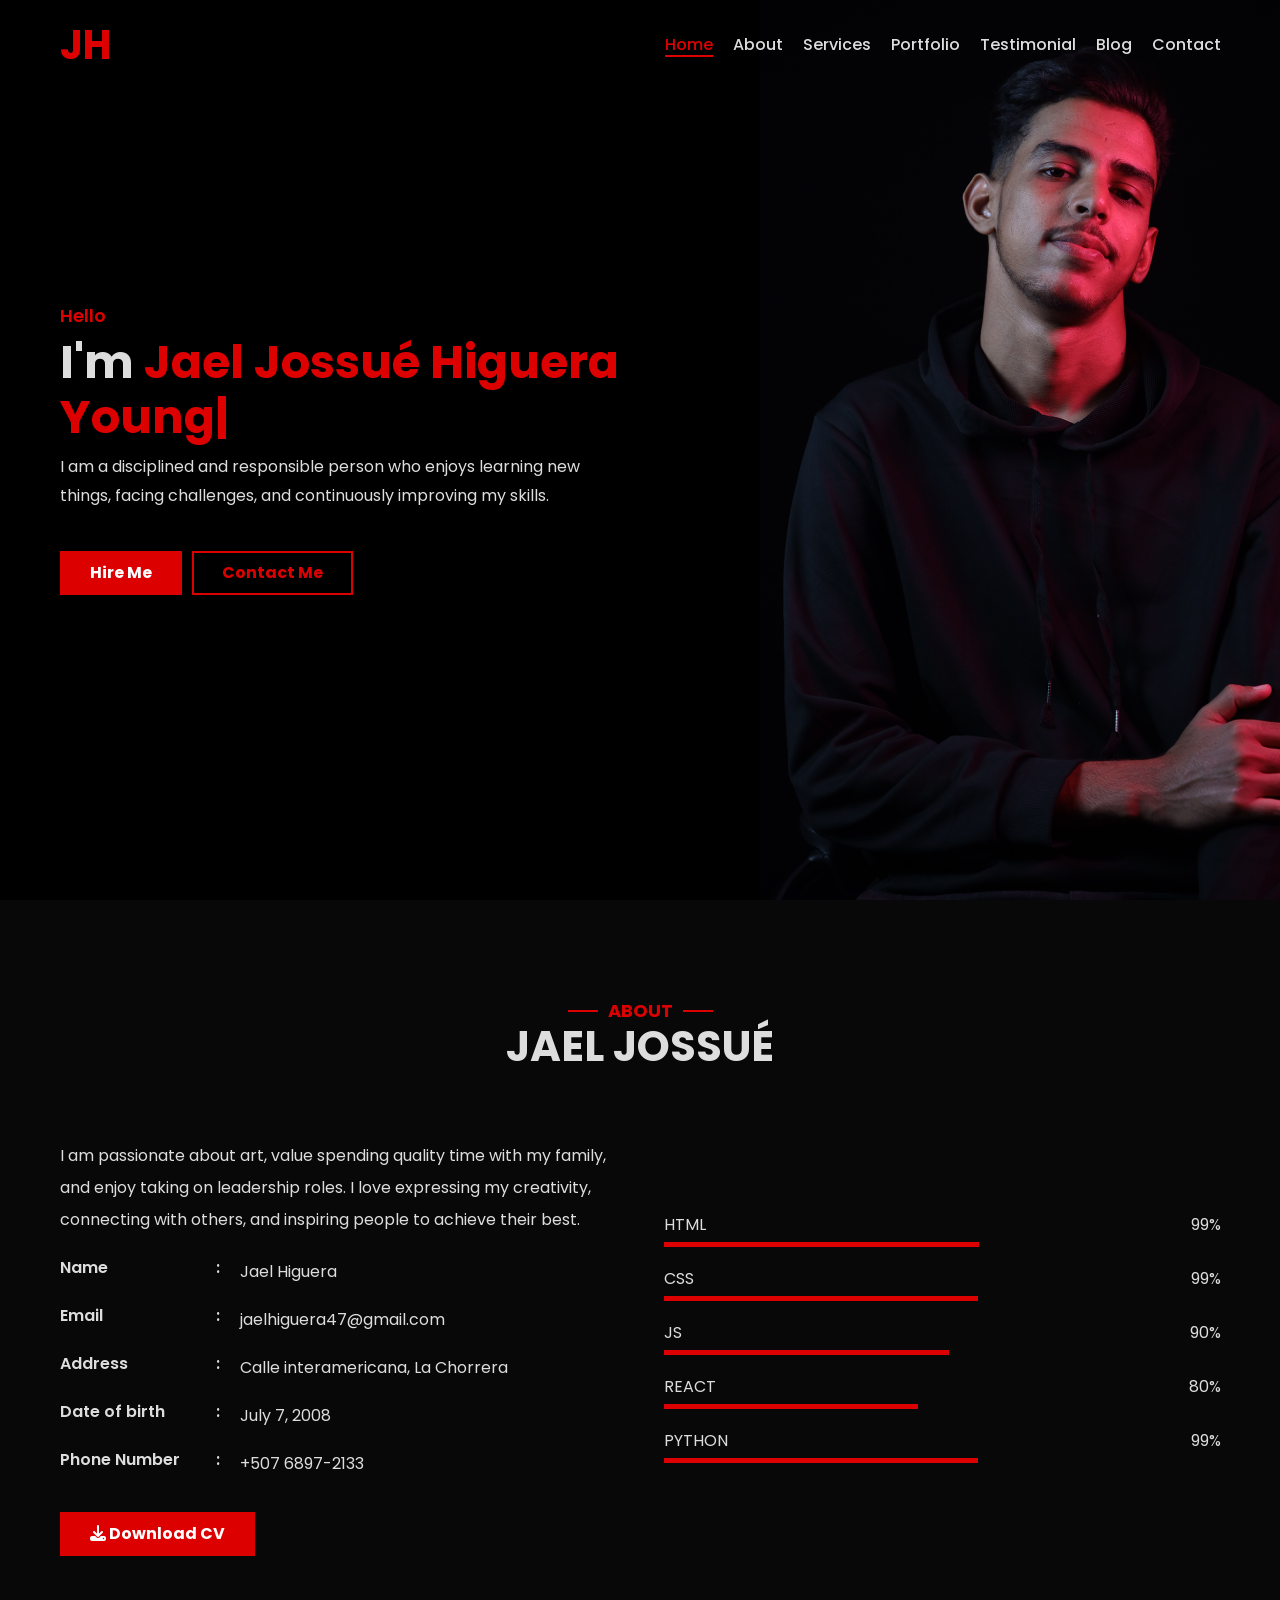
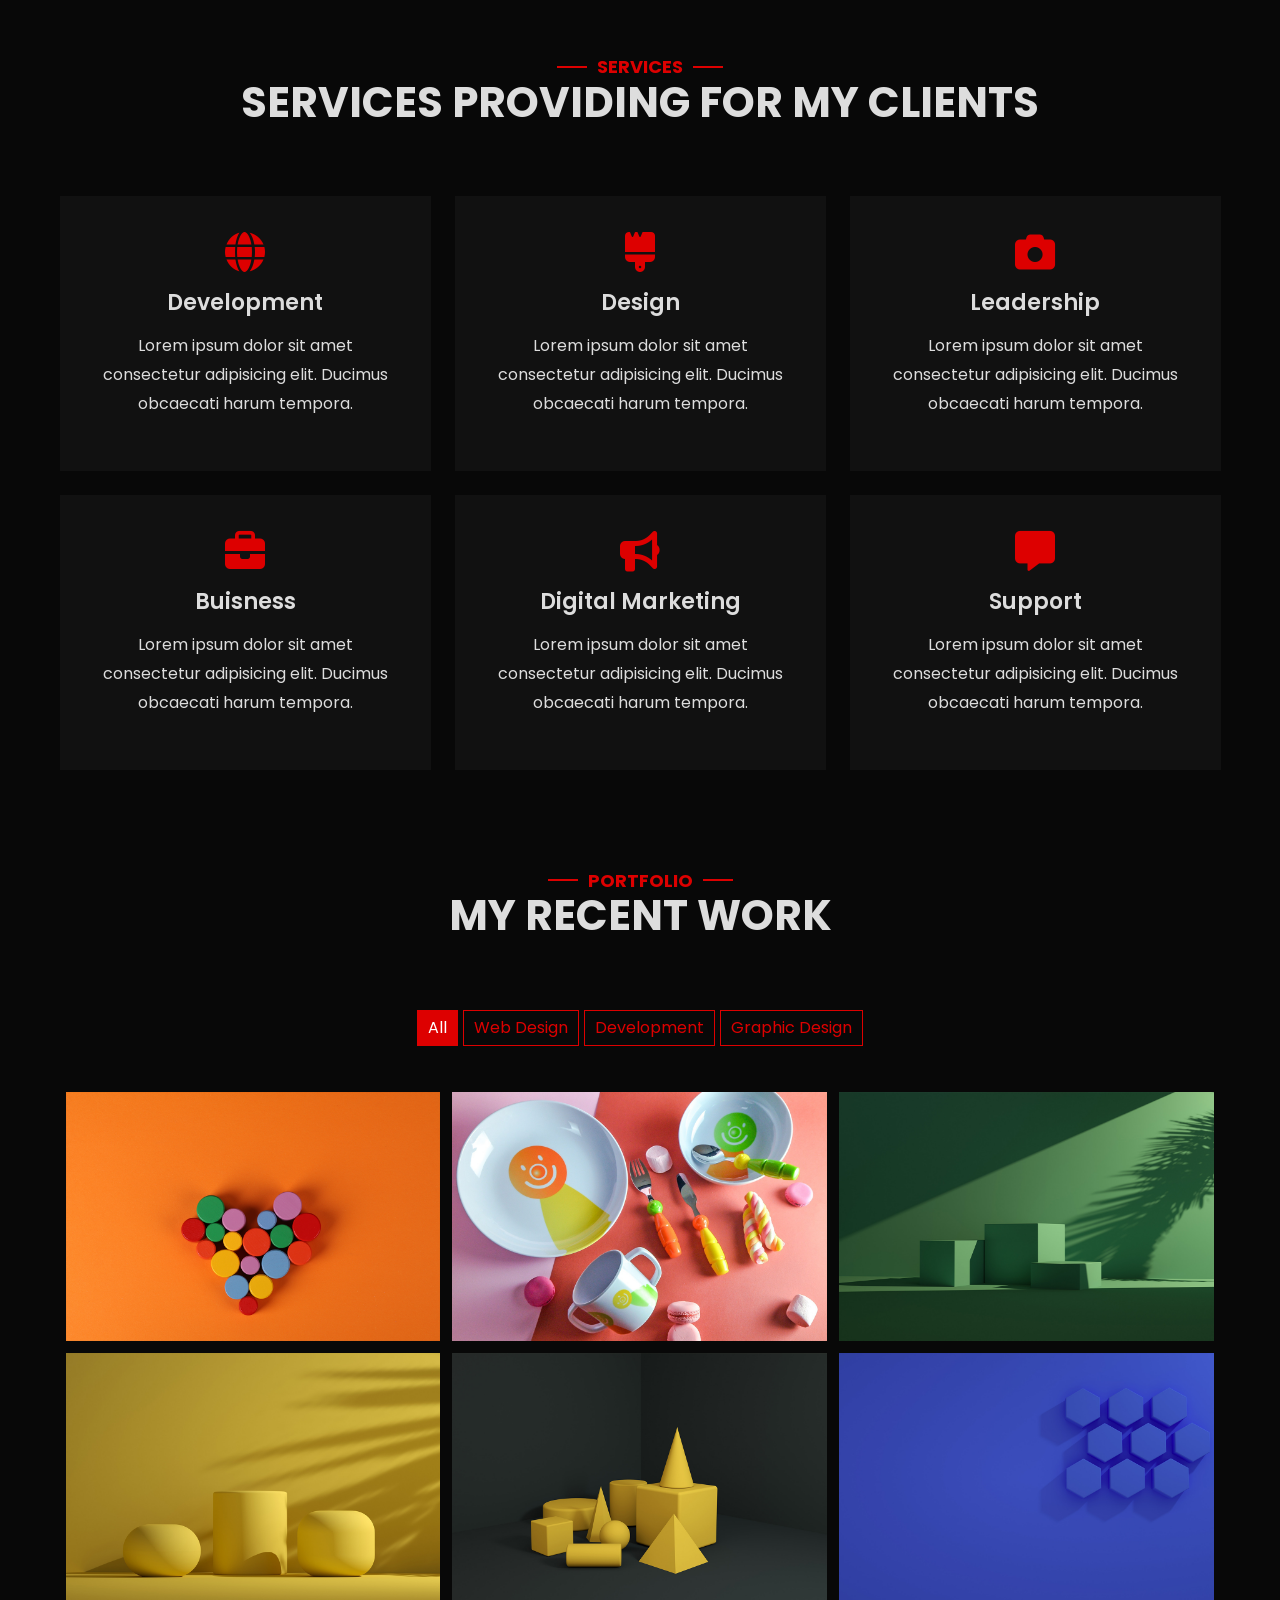
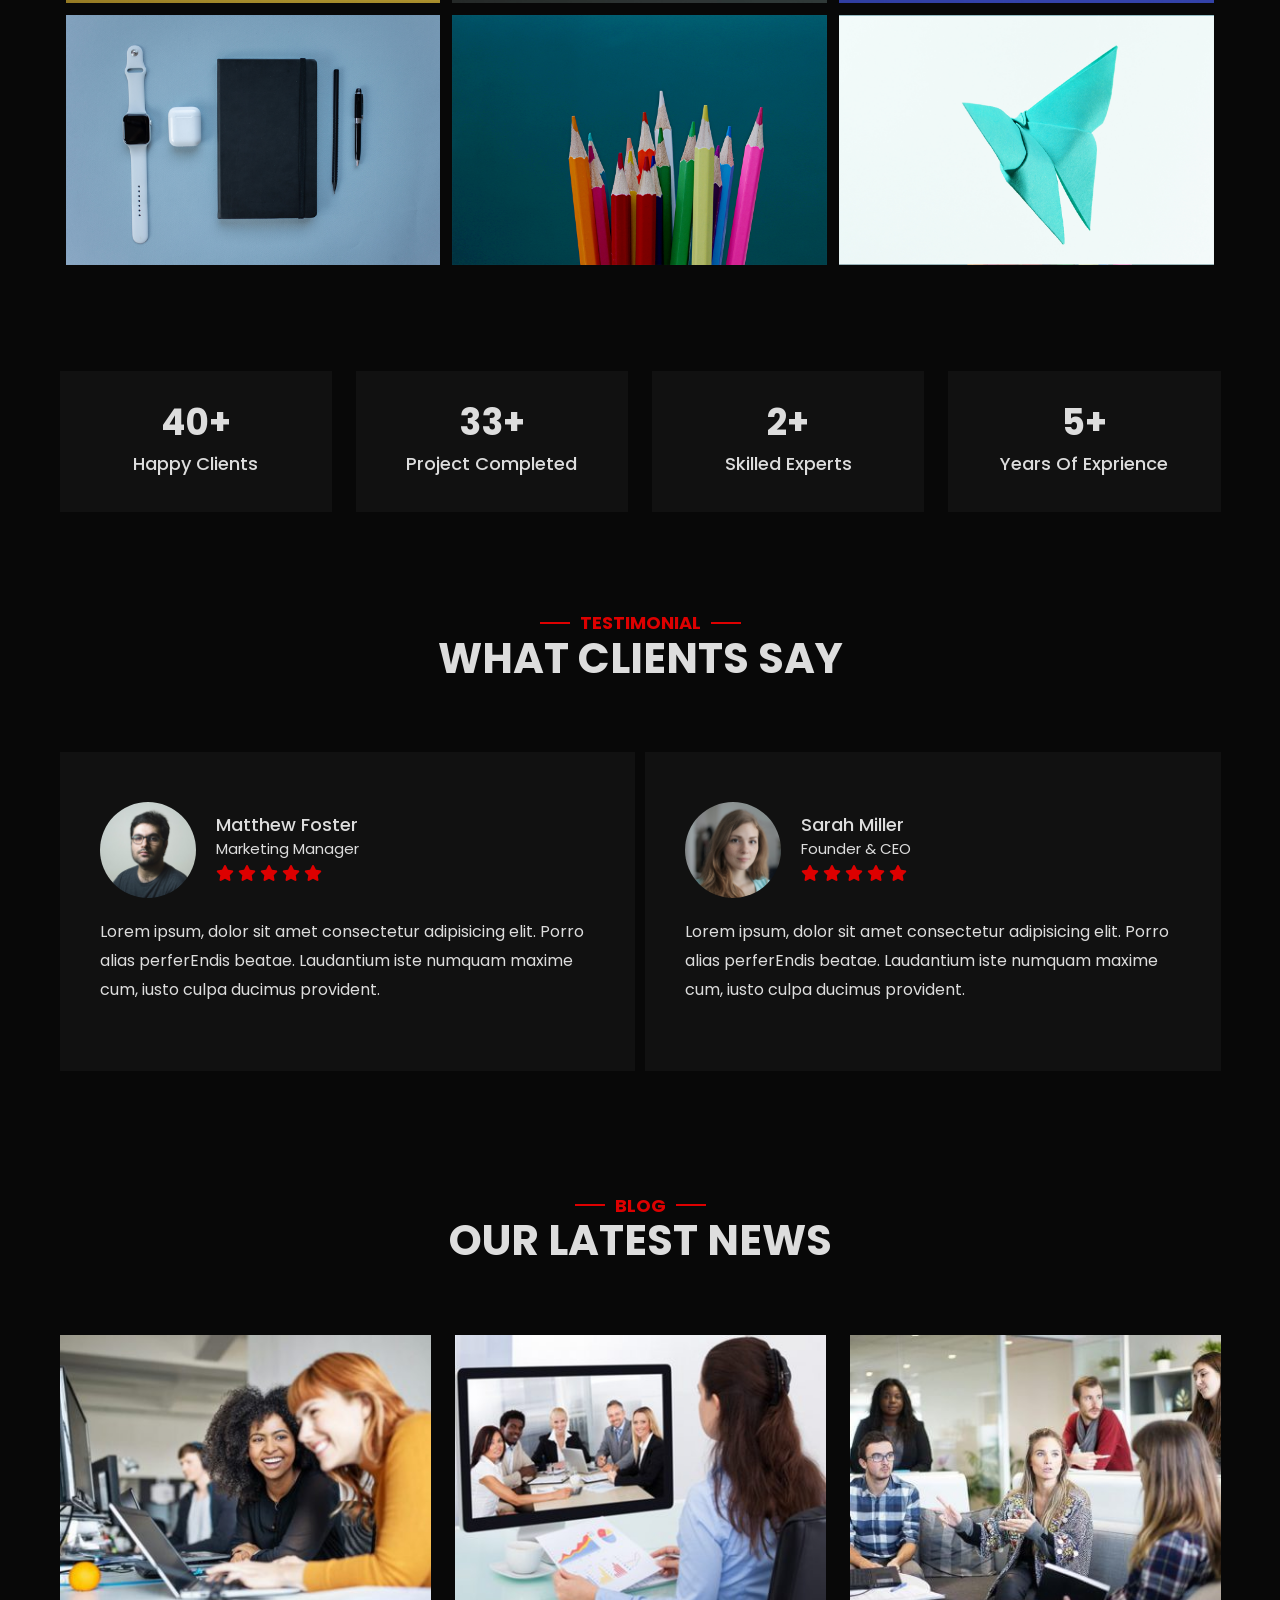
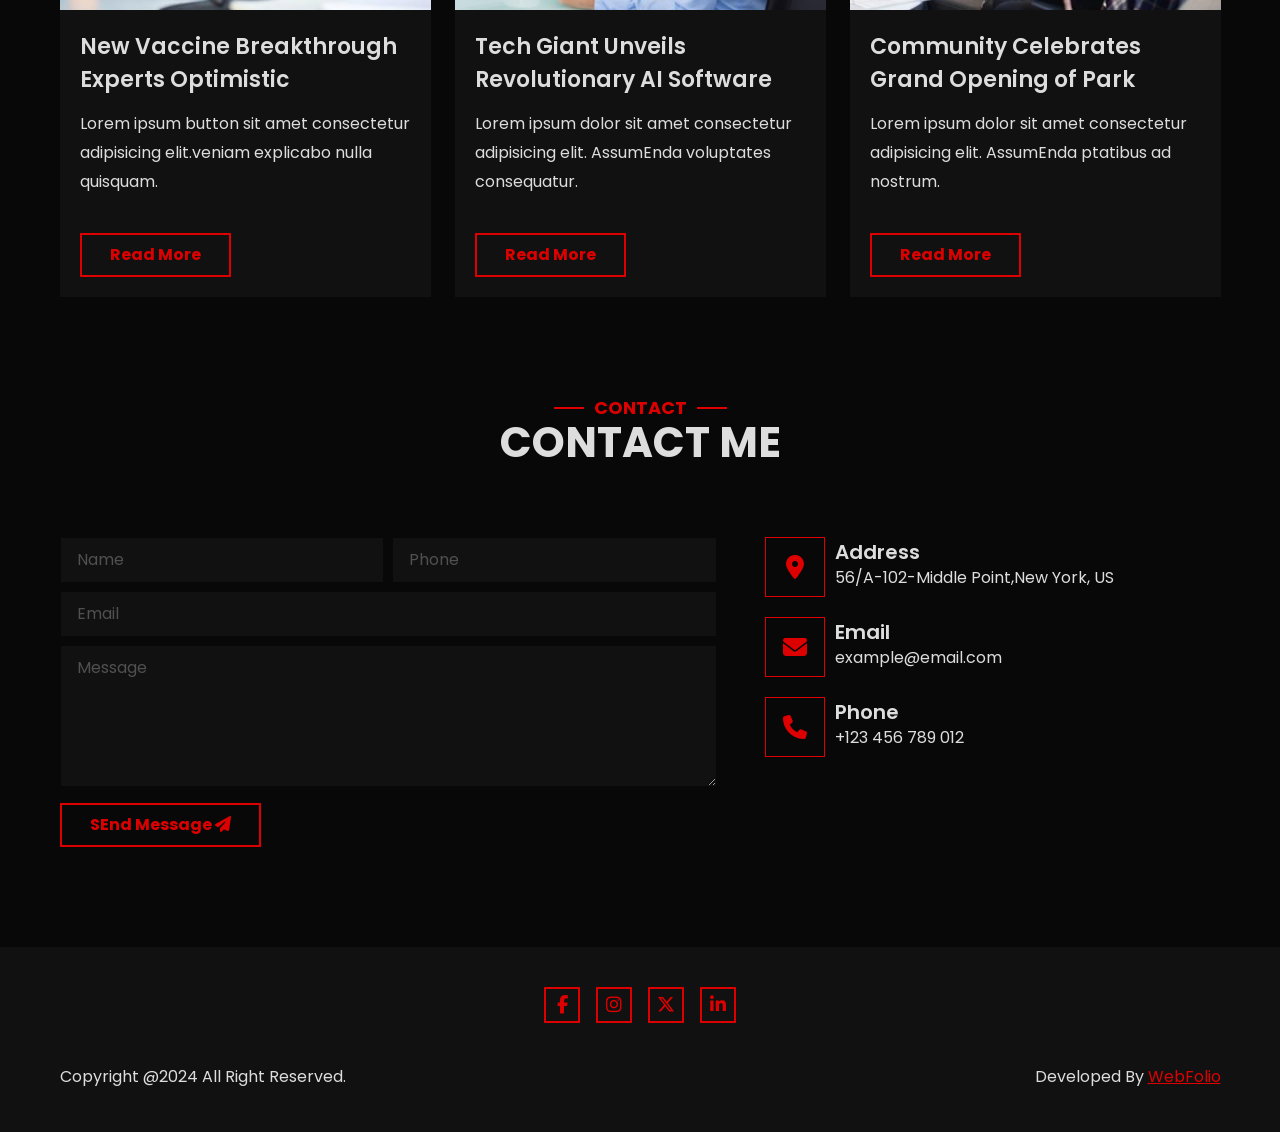
==== webfolio.neocities.org/Daniel/index.html @ bde98217 "mm" ====
<!DOCTYPE html>
<html lang="en">
  
<!-- Mirrored from https://webfolio.neocities.org/Daniel/ by HTTrack Website Copier/3.x [XR&CO], Mon, 09 Nov 2026 21:48:29 GMT -->
<head>
    <meta charset="UTF-8" />
    <meta http-equiv="X-UA-Compatible" content="IE=edge" />
    <meta name="viewport" content="width=device-width, initial-scale=1.0" />
    <title>Daniel Personal Portfolio Template</title>

    <!-- Favicon -->
    <link rel="shortcut icon" type="image/jpg" href="assets/img/favicon.png" />

    <!-- Css Files -->
    <link rel="stylesheet" href="assets/css/bootstrap.min.css" />
    <link rel="stylesheet" href="assets/css/fontawesome-all.min.css" />
    <link rel="stylesheet" href="assets/css/magnific-popup.css" />
    <link rel="stylesheet" href="assets/css/animate.min.css" />
    <link rel="stylesheet" href="assets/css/owl.carousel.min.css" />
    <link rel="stylesheet" href="assets/css/owl.theme.default.min.css" />
    <link rel="stylesheet" href="assets/css/main.css" />
  </head>
  <body>
    <!-- Scroll Top -->
    <i class="scroll-top button fa fa-arrow-up"></i>

    <!-- Start Preloader -->
    <div class="preloader">
      <div class="spinner">
        <div class="sk-folding-cube">
          <div class="sk-cube1 sk-cube"></div>
          <div class="sk-cube2 sk-cube"></div>
          <div class="sk-cube4 sk-cube"></div>
          <div class="sk-cube3 sk-cube"></div>
        </div>
      </div>
    </div>
    <!-- End Preloader -->

    <!-- Start Header -->
    <header>
      <div class="container">
        <nav>
          <div class="nav-logo">
            <a href="#" class="logo">JH</a>
          </div>

          <ul class="nav-list">
            <li class="nav-item"><a href="#home" class="nav-link active">Home</a></li>
            <li class="nav-item"><a href="#about" class="nav-link">About</a></li>
            <li class="nav-item"><a href="#services" class="nav-link">Services</a></li>
            <li class="nav-item"><a href="#portfolio" class="nav-link">Portfolio</a></li>
            <li class="nav-item"><a href="#testimonial" class="nav-link">Testimonial</a></li>
            <li class="nav-item"><a href="#blog" class="nav-link">Blog</a></li>
            <li class="nav-item"><a href="#contact" class="nav-link">Contact</a></li>
          </ul>

          <i class="menu-toggler fa-solid fa-bars"></i>
        </nav>
      </div>
    </header>
    <!-- End Header -->

    <!-- Start Hero -->
    <section class="hero" id="home">
      <div class="container h-100 min-vh-100">
        <div class="row align-items-center h-100">
          <div class="col-lg-6">
            <div class="sec-content wow slideInUp">
              <h3>Hello</h3>
              <h2>I'm <span id="type" data="Jael Jossué Higuera Young"></span></h2>
              <p class="description">
                I am a disciplined and responsible person who enjoys learning new things, facing challenges, and continuously improving my skills.
              </p>
              <div class="btn-box">
                <a href="#" class="button">Hire Me</a>
                <a href="#" class="button secondary">Contact Me</a>
              </div>
            </div>
          </div>
        </div>
      </div>
    </section>
    <!-- End Hero -->

    <!-- Start About -->
    <section class="about" id="about">
      <div class="container">
        <div class="row">
          <div class="sec-title">
            <h3>About</h3>
            <h2>Jael Jossué</h2>
          </div>
        </div>

        <div class="row align-items-center g-5">
          <div class="col-lg-6">
            <div class="sec-content text wow fadeInLeft">
              <p>
              I am passionate about art, value spending quality time with my family, and enjoy taking on leadership roles. I love expressing my creativity, connecting with others, and inspiring people to achieve their best.
              </p>

              <ul>
                <li>
                  <span>Name</span>
                  <p>Jael Higuera</p>
                </li>
                <li>
                  <span>Email</span>
                  <p>jaelhiguera47@gmail.com</p>
                </li>
                <li>
                  <span>Address</span>
                  <p>Calle interamericana, La Chorrera</p>
                </li>
                <li>
                  <span>Date of birth</span>
                  <p>July 7, 2008</p>
                </li>
                <li>
                  <span>Phone Number</span>
                  <p>+507 6897-2133</p>
                </li>
              </ul>

              <a class="button" href="cv.txt" download="cv">
                <i class="fa fa-download"></i>
                <span>Download CV</span>
              </a>
            </div>
          </div>

          <div class="col-lg-6">
            <div class="sec-content skills wow fadeInRight">
              <div class="item">
                <div class="info">
                  <span class="name">HTML</span>
                  <span class="percentage">99%</span>
                </div>
                <div class="bar"></div>
              </div>

              <div class="item">
                <div class="info">
                  <span class="name">CSS</span>
                  <span class="percentage">99%</span>
                </div>
                <div class="bar"></div>
              </div>

              <div class="item">
                <div class="info">
                  <span class="name">JS</span>
                  <span class="percentage">90%</span>
                </div>
                <div class="bar"></div>
              </div>

              <div class="item">
                <div class="info">
                  <span class="name">REACT</span>
                  <span class="percentage">80%</span>
                </div>
                <div class="bar"></div>
              </div>

              <div class="item">
                <div class="info">
                  <span class="name">PYTHON</span>
                  <span class="percentage">99%</span>
                </div>
                <div class="bar"></div>
              </div>
            </div>
          </div>
        </div>
      </div>
    </section>
    <!-- End About -->

    <!-- Start Services -->
    <section class="services" id="services">
      <div class="container">
        <div class="row">
          <div class="sec-title">
            <h3>Services</h3>
            <h2>Services Providing for my clients</h2>
          </div>
        </div>

        <div class="sec-content">
          <div class="row g-4">
            <div
              class="col-12 col-md-6 col-lg-4 wow fadeInUp"
              data-wow-duration="1500ms"
              data-wow-delay="0ms">
              <div class="service-card">
                <i class="fa fa-solid fa-globe"></i>
                <h4>Development</h4>
                <p>
                  Lorem ipsum dolor sit amet consectetur adipisicing elit. Ducimus obcaecati harum tempora.
                </p>
              </div>
            </div>

            <div
              class="col-12 col-md-6 col-lg-4 wow fadeInUp"
              data-wow-duration="1500ms"
              data-wow-delay="200ms">
              <div class="service-card">
                <i class="fa fa-solid fa-brush"></i>
                <h4>Design</h4>
                <p>
                  Lorem ipsum dolor sit amet consectetur adipisicing elit. Ducimus obcaecati harum tempora.
                </p>
              </div>
            </div>

            <div
              class="col-12 col-md-6 col-lg-4 wow fadeInUp"
              data-wow-duration="1500ms"
              data-wow-delay="400ms">
              <div class="service-card">
                <i class="fa fa-solid fa-camera-alt"></i>
                <h4>Leadership</h4>
                <p>
                  Lorem ipsum dolor sit amet consectetur adipisicing elit. Ducimus obcaecati harum tempora.
                </p>
              </div>
            </div>

            <div
              class="col-12 col-md-6 col-lg-4 wow fadeInUp"
              data-wow-duration="1500ms"
              data-wow-delay="600ms">
              <div class="service-card">
                <i class="fa fa-solid fa-briefcase"></i>
                <h4>Buisness</h4>
                <p>
                  Lorem ipsum dolor sit amet consectetur adipisicing elit. Ducimus obcaecati harum tempora.
                </p>
              </div>
            </div>

            <div
              class="col-12 col-md-6 col-lg-4 wow fadeInUp"
              data-wow-duration="1500ms"
              data-wow-delay="800ms">
              <div class="service-card">
                <i class="fa fa-solid fa-bullhorn"></i>
                <h4>Digital Marketing</h4>
                <p>
                  Lorem ipsum dolor sit amet consectetur adipisicing elit. Ducimus obcaecati harum tempora.
                </p>
              </div>
            </div>

            <div
              class="col-12 col-md-6 col-lg-4 wow fadeInUp"
              data-wow-duration="1500ms"
              data-wow-delay="1000ms">
              <div class="service-card">
                <i class="fa fa-solid fa-message"></i>
                <h4>Support</h4>
                <p>
                  Lorem ipsum dolor sit amet consectetur adipisicing elit. Ducimus obcaecati harum tempora.
                </p>
              </div>
            </div>
          </div>
        </div>
      </div>
    </section>
    <!-- End Services -->

    <!-- Start Portfolio -->
    <section class="portfolio" id="portfolio">
      <div class="container">
        <div class="row">
          <div class="sec-title">
            <h3>Portfolio</h3>
            <h2>My recent work</h2>
          </div>
        </div>

        <div class="row">
          <div class="sec-content wow fadeInDown" data-wow-duration="1500ms">
            <ul class="filter-values">
              <li class="filter-value active" data-filter="*">All</li>
              <li class="filter-value" data-filter="web_design">Web Design</li>
              <li class="filter-value" data-filter="development">Development</li>
              <li class="filter-value" data-filter="graphic_design">Graphic Design</li>
            </ul>

            <div class="filter-items">
              <div class="filter-item" data-filter="web_design">
                <div class="portfolio-card">
                  <a href="assets/img/portfolio/1.png">
                    <img src="assets/img/portfolio/1.png" alt="Project" />
                    <div class="text">Web Design</div>
                  </a>
                </div>
              </div>

              <div class="filter-item" data-filter="development">
                <div class="portfolio-card">
                  <a href="assets/img/portfolio/2.png">
                    <img src="assets/img/portfolio/2.png" alt="Project" />
                    <div class="text">Development</div>
                  </a>
                </div>
              </div>

              <div class="filter-item" data-filter="web_design">
                <div class="portfolio-card">
                  <a href="assets/img/portfolio/3.png">
                    <img src="assets/img/portfolio/3.png" alt="Project" />
                    <div class="text">Web Design</div>
                  </a>
                </div>
              </div>

              <div class="filter-item" data-filter="graphic_design">
                <div class="portfolio-card">
                  <a href="assets/img/portfolio/4.png">
                    <img src="assets/img/portfolio/4.png" alt="Project" />
                    <div class="text">Graphic Design</div>
                  </a>
                </div>
              </div>

              <div class="filter-item" data-filter="graphic_design">
                <div class="portfolio-card">
                  <a href="assets/img/portfolio/5.png">
                    <img src="assets/img/portfolio/5.png" alt="Project" />
                    <div class="text">Graphic Design</div>
                  </a>
                </div>
              </div>

              <div class="filter-item" data-filter="development">
                <div class="portfolio-card">
                  <a href="assets/img/portfolio/6.png">
                    <img src="assets/img/portfolio/6.png" alt="Project" />
                    <div class="text">Development</div>
                  </a>
                </div>
              </div>

              <div class="filter-item" data-filter="web_design">
                <div class="portfolio-card">
                  <a href="assets/img/portfolio/7.png">
                    <img src="assets/img/portfolio/7.png" alt="Project" />
                    <div class="text">Web Design</div>
                  </a>
                </div>
              </div>

              <div class="filter-item" data-filter="graphic_design">
                <div class="portfolio-card">
                  <a href="assets/img/portfolio/8.png">
                    <img src="assets/img/portfolio/8.png" alt="Project" />
                    <div class="text">Graphic Design</div>
                  </a>
                </div>
              </div>

              <div class="filter-item" data-filter="development">
                <div class="portfolio-card">
                  <a href="assets/img/portfolio/9.png">
                    <img src="assets/img/portfolio/9.png" alt="Project" />
                    <div class="text">Development</div>
                  </a>
                </div>
              </div>
            </div>
          </div>
        </div>
      </div>
    </section>
    <!-- End Portfolio -->

    <!-- Start Counters -->
    <section class="counters">
      <div class="container">
        <div class="row g-4">
          <div class="col-md-6 col-xl-3">
            <div class="counter-card">
              <h2><span class="count">250</span>+</h2>
              <h4>Happy Clients</h4>
            </div>
          </div>

          <div class="col-md-6 col-xl-3">
            <div class="counter-card">
              <h2><span class="count">200</span>+</h2>
              <h4>Project Completed</h4>
            </div>
          </div>

          <div class="col-md-6 col-xl-3">
            <div class="counter-card">
              <h2><span class="count">15</span>+</h2>
              <h4>Skilled Experts</h4>
            </div>
          </div>

          <div class="col-md-6 col-xl-3">
            <div class="counter-card">
              <h2><span class="count">30</span>+</h2>
              <h4>Years Of Exprience</h4>
            </div>
          </div>
        </div>
      </div>
    </section>
    <!-- End Counters -->

    <!-- Start Testimonial -->
    <section class="testimonial" id="testimonial">
      <div class="container">
        <div class="row">
          <div class="sec-title">
            <h3>Testimonial</h3>
            <h2>What clients say</h2>
          </div>
        </div>

        <div class="row">
          <div class="sec-content wow zoomIn" data-wow-duration="1500ms">
            <div class="owl-carousel testimonial-swiper">
              <div class="testimonial-card">
                <div class="client">
                  <div class="image"><img src="assets/img/testimonial/1.png" alt="Testimonial" /></div>
                  <div class="text">
                    <h4>Justin Clark</h4>
                    <p>Founder & CEO</p>
                    <span>
                      <i class="fa fa-solid fa-star"></i>
                      <i class="fa fa-solid fa-star"></i>
                      <i class="fa fa-solid fa-star"></i>
                      <i class="fa fa-solid fa-star"></i>
                      <i class="fa fa-solid fa-star"></i>
                    </span>
                  </div>
                </div>
                <p class="comment">
                  Lorem ipsum, dolor sit amet consectetur adipisicing elit. Porro alias perferEndis beatae.
                  Laudantium iste numquam maxime cum, iusto culpa ducimus provident.
                </p>
              </div>

              <div class="testimonial-card">
                <div class="client">
                  <div class="image"><img src="assets/img/testimonial/2.png" alt="Testimonial" /></div>
                  <div class="text">
                    <h4>Matthew Foster</h4>
                    <p>Marketing Manager</p>
                    <span>
                      <i class="fa fa-solid fa-star"></i>
                      <i class="fa fa-solid fa-star"></i>
                      <i class="fa fa-solid fa-star"></i>
                      <i class="fa fa-solid fa-star"></i>
                      <i class="fa fa-solid fa-star"></i>
                    </span>
                  </div>
                </div>
                <p class="comment">
                  Lorem ipsum, dolor sit amet consectetur adipisicing elit. Porro alias perferEndis beatae.
                  Laudantium iste numquam maxime cum, iusto culpa ducimus provident.
                </p>
              </div>

              <div class="testimonial-card">
                <div class="client">
                  <div class="image"><img src="assets/img/testimonial/3.png" alt="Testimonial" /></div>
                  <div class="text">
                    <h4>Sarah Miller</h4>
                    <p>Founder & CEO</p>
                    <span>
                      <i class="fa fa-solid fa-star"></i>
                      <i class="fa fa-solid fa-star"></i>
                      <i class="fa fa-solid fa-star"></i>
                      <i class="fa fa-solid fa-star"></i>
                      <i class="fa fa-solid fa-star"></i>
                    </span>
                  </div>
                </div>
                <p class="comment">
                  Lorem ipsum, dolor sit amet consectetur adipisicing elit. Porro alias perferEndis beatae.
                  Laudantium iste numquam maxime cum, iusto culpa ducimus provident.
                </p>
              </div>

              <div class="testimonial-card">
                <div class="client">
                  <div class="image"><img src="assets/img/testimonial/4.png" alt="Testimonial" /></div>
                  <div class="text">
                    <h4>Connor Adams</h4>
                    <p>Software Engineer</p>
                    <span>
                      <i class="fa fa-solid fa-star"></i>
                      <i class="fa fa-solid fa-star"></i>
                      <i class="fa fa-solid fa-star"></i>
                      <i class="fa fa-solid fa-star"></i>
                      <i class="fa fa-solid fa-star"></i>
                    </span>
                  </div>
                </div>
                <p class="comment">
                  Lorem ipsum, dolor sit amet consectetur adipisicing elit. Porro alias perferEndis beatae.
                  Laudantium iste numquam maxime cum, iusto culpa ducimus provident.
                </p>
              </div>

              <div class="testimonial-card">
                <div class="client">
                  <div class="image"><img src="assets/img/testimonial/5.png" alt="Testimonial" /></div>
                  <div class="text">
                    <h4>Zachary Parker</h4>
                    <p>Graphic Designer</p>
                    <span>
                      <i class="fa fa-solid fa-star"></i>
                      <i class="fa fa-solid fa-star"></i>
                      <i class="fa fa-solid fa-star"></i>
                      <i class="fa fa-solid fa-star"></i>
                      <i class="fa fa-solid fa-star"></i>
                    </span>
                  </div>
                </div>
                <p class="comment">
                  Lorem ipsum, dolor sit amet consectetur adipisicing elit. Porro alias perferEndis beatae.
                  Laudantium iste numquam maxime cum, iusto culpa ducimus provident.
                </p>
              </div>
            </div>
          </div>
        </div>
      </div>
    </section>
    <!-- End Testimonial -->

    <!-- Start Blog -->
    <section class="blog" id="blog">
      <div class="container">
        <div class="row">
          <div class="sec-title">
            <h3>Blog</h3>
            <h2>Our Latest News</h2>
          </div>
        </div>

        <div class="sec-content">
          <div class="row g-4">
            <div class="col-12 col-md-6 col-lg-4">
              <div class="blog-card wow fadeInUp" data-wow-duration="1500ms" data-wow-delay="0ms">
                <img src="assets/img/blog/1.jpg" alt="News 1" />
                <div class="text">
                  <h3>New Vaccine Breakthrough Experts Optimistic</h3>
                  <p>
                    Lorem ipsum button sit amet consectetur adipisicing elit.veniam explicabo nulla quisquam.
                  </p>
                  <a class="button secondary">Read More</a>
                </div>
              </div>
            </div>

            <div class="col-12 col-md-6 col-lg-4">
              <div class="blog-card wow fadeInUp" data-wow-duration="1500ms" data-wow-delay="200ms">
                <img src="assets/img/blog/2.jpg" alt="News 2" />
                <div class="text">
                  <h3>Tech Giant Unveils Revolutionary AI Software</h3>
                  <p>
                    Lorem ipsum dolor sit amet consectetur adipisicing elit. AssumEnda voluptates consequatur.
                  </p>
                  <a class="button secondary">Read More</a>
                </div>
              </div>
            </div>

            <div class="col-12 col-md-6 col-lg-4">
              <div class="blog-card wow fadeInUp" data-wow-duration="1500ms" data-wow-delay="400ms">
                <img src="assets/img/blog/3.jpg" alt="News 3" />
                <div class="text">
                  <h3>Community Celebrates Grand Opening of Park</h3>
                  <p>
                    Lorem ipsum dolor sit amet consectetur adipisicing elit. AssumEnda ptatibus ad nostrum.
                  </p>
                  <a class="button secondary">Read More</a>
                </div>
              </div>
            </div>
          </div>
        </div>
      </div>
    </section>
    <!-- End Blog -->

    <!-- Start Contact -->
    <section class="contact" id="contact">
      <div class="container">
        <div class="row">
          <div class="sec-title">
            <h3>Contact</h3>
            <h2>Contact me</h2>
          </div>
        </div>
        <div class="sec-content">
          <div class="row g-5">
            <div class="col-lg-7 wow fadeInLeft" data-wow-duration="1500ms">
              <form action="#" id="contact-form">
                <div class="row g-2">
                  <div class="col-lg-6">
                    <div class="form-group">
                      <input type="text" placeholder="Name" class="form-control" />
                    </div>
                  </div>
                  <div class="col-lg-6">
                    <div class="form-group">
                      <input type="text" placeholder="Phone" class="form-control" />
                    </div>
                  </div>
                  <div class="col-lg-12">
                    <div class="form-group">
                      <input type="email" placeholder="Email" class="form-control" />
                    </div>
                  </div>
                  <div class="col-lg-12">
                    <div class="form-group">
                      <textarea rows="5" placeholder="Message" class="form-control"></textarea>
                    </div>
                  </div>
                  <div class="col-lg-12">
                    <div class="form-group">
                      <span class="form-message"></span>
                    </div>
                  </div>
                  <div class="col-lg-8">
                    <div class="form-group">
                      <button type="submit" class="button secondary">
                        <span>SEnd Message</span>
                        <i class="fa fa-paper-plane"></i>
                      </button>
                    </div>
                  </div>
                </div>
              </form>
            </div>

            <div class="col-lg-5 wow fadeInRight" data-wow-duration="1500ms">
              <ul>
                <li>
                  <i class="fa fa-solid fa-location-dot"></i>
                  <div class="text">
                    <h4>Address</h4>
                    <p>56/A-102-Middle Point,New York, US</p>
                  </div>
                </li>

                <li>
                  <i class="fa fa-solid fa-envelope"></i>
                  <div class="text">
                    <h4>Email</h4>
                    <p>example@email.com</p>
                  </div>
                </li>

                <li>
                  <i class="fa fa-solid fa-phone"></i>
                  <div class="text">
                    <h4>Phone</h4>
                    <p>+123 456 789 012</p>
                  </div>
                </li>
              </ul>
            </div>
          </div>
        </div>
      </div>
    </section>
    <!-- End Contact -->

    <!-- Start Footer -->
    <footer>
      <div class="container">
        <div class="row">
          <div class="col-12">
            <div class="social-links">
              <a href="#" class="button secondary"><i class="fab fa-facebook-f"></i></a>
              <a href="#" class="button secondary"><i class="fab fa-instagram"></i></a>
              <a href="#" class="button secondary"><i class="fab fa-x-twitter"></i></a>
              <a href="#" class="button secondary"><i class="fab fa-linkedin-in"></i></a>
            </div>
          </div>
        </div>
        <div class="row align-items-center">
          <div class="col-lg-6">
            <p class="copyright float-none float-lg-start">Copyright @2024 All Right Reserved.</p>
          </div>
          <div class="col-lg-6">
            <p class="developer float-none float-lg-end">
              Developed By
              <a href="https://www.templatemonster.com/authors/webfolio/">WebFolio</a>
            </p>
          </div>
        </div>
      </div>
    </footer>
    <!-- End Footer -->

    <!-- Javascript Files -->
    <script src="assets/js/bootstrap.min.js"></script>
    <script src="assets/js/jquery.min.js"></script>
    <script src="assets/js/jquery.waypoints.js"></script>
    <script src="assets/js/jquery.counterup.min.js"></script>
    <script src="assets/js/jquery.magnific-popup.min.js"></script>
    <script src="assets/js/wow.min.js"></script>
    <script src="assets/js/typed.js"></script>
    <script src="assets/js/owl.carousel.min.js.js"></script>
    <script src="assets/js/isotope.pkgd.min.js"></script>
    <script src="assets/js/main.js"></script>
  </body>

<!-- Mirrored from https://webfolio.neocities.org/Daniel/ by HTTrack Website Copier/3.x [XR&CO], Mon, 09 Nov 2026 21:48:30 GMT -->
</html>
---- webfolio.neocities.org/Daniel/assets/css/main.css ----
/* ----------------------------------------
01. Basic Styles
---------------------------------------- */

@import url("https://fonts.googleapis.com/css2?family=Poppins:wght@300;400;500;600;700;800&display=swap");
@import url("https://fonts.googleapis.com/css2?family=Roboto:wght@300;400;500;600;700;800&display=swap");

:root {
  --main-color: #d00;
  --main-color-rgb: 255, 0, 0;
  --bg-color: #080808;
  --main-font: "Poppins", sans-serif;
  --secondary-font: "Roboto", sans-serif;
}
* {
  margin: 0;
  padding: 0;
  box-sizing: border-box;
}
html,
body {
  overflow-x: hidden;
}
body {
  font-family: "Poppins", sans-serif;
  background-color: #080808;
  color: #ddd;
}
::selection {
  background-color: #d00;
  color: black;
}
a {
  text-decoration: none;
  color: inherit;
}
p {
  line-height: 1.8;
}
ul {
  list-style-type: none;
  padding: 0;
}

section {
  margin-bottom: 100px;
  overflow: hidden;
}
.sec-title {
  text-align: center;
  margin-bottom: 60px;
}
.sec-title h3 {
  color: var(--main-color);
  font-size: 18px;
  font-weight: 700;
  width: fit-content;
  margin: auto;
  text-transform: uppercase;
  position: relative;
  user-select: none;
}
.sec-title h3::before,
.sec-title h3::after {
  content: "";
  width: 30px;
  height: 2px;
  background-color: var(--main-color);
  position: absolute;
  top: 50%;
  transform: translateY(-50%);
}
.sec-title h3::before {
  right: calc(100% + 10px);
}
.sec-title h3::after {
  left: calc(100% + 10px);
}
.sec-title h2 {
  font-size: 42px;
  font-weight: 700;
  text-transform: uppercase;
}

.button {
  display: inline-block;
  outline: none;
  padding: 8px 28px;
  border: 2px solid var(--main-color);
  background-color: var(--main-color);
  color: #fff;
  font-size: 16px;
  font-weight: bold;
  transition: 0.3s;
  cursor: pointer;
  user-select: none;
}
.button:hover {
  background-color: transparent;
  color: var(--main-color);
}
.button.secondary {
  background-color: transparent;
  color: var(--main-color);
}
.button.secondary:hover {
  background-color: var(--main-color);
  color: #fff;
}
.scroll-top {
  position: fixed;
  bottom: 30px;
  right: 30px;
  width: 40px;
  height: 40px;
  display: flex;
  align-items: center;
  justify-content: center;
  padding: 0;
  opacity: 0;
  transform: translateY(90px);
}
.scroll-top.active {
  opacity: 1;
  transform: none;
}
.logo {
  color: var(--main-color);
  font-size: 40px;
  font-weight: 700;
}
@media (min-width: 1200px) {
  .container,
  .container-sm,
  .container-md,
  .container-lg,
  .container-xl {
    max-width: 1185px;
  }
}

/* ----------------------------------------
02. Preloader
---------------------------------------- */

.preloader {
  position: fixed;
  top: 0;
  left: 0;
  right: 0;
  bottom: 0;
  background-color: var(--bg-color);
  z-index: 999999;
}
.sk-folding-cube {
  position: absolute;
  top: 48%;
  left: 48%;
  width: 40px;
  height: 40px;
  -webkit-transform: rotateZ(45deg);
  transform: rotateZ(45deg);
}
.sk-folding-cube .sk-cube {
  float: left;
  width: 50%;
  height: 50%;
  position: relative;
  -webkit-transform: scale(1.1);
  -ms-transform: scale(1.1);
  transform: scale(1.1);
}
.sk-folding-cube .sk-cube:before {
  content: "";
  position: absolute;
  top: 0;
  left: 0;
  width: 100%;
  height: 100%;
  background-color: var(--main-color);
  -webkit-animation: sk-foldCubeAngle 2.4s infinite linear both;
  animation: sk-foldCubeAngle 2.4s infinite linear both;
  -webkit-transform-origin: 100% 100%;
  -ms-transform-origin: 100% 100%;
  transform-origin: 100% 100%;
}
.sk-folding-cube .sk-cube2 {
  -webkit-transform: scale(1.1) rotateZ(90deg);
  transform: scale(1.1) rotateZ(90deg);
}
.sk-folding-cube .sk-cube3 {
  -webkit-transform: scale(1.1) rotateZ(180deg);
  transform: scale(1.1) rotateZ(180deg);
}
.sk-folding-cube .sk-cube4 {
  -webkit-transform: scale(1.1) rotateZ(270deg);
  transform: scale(1.1) rotateZ(270deg);
}
.sk-folding-cube .sk-cube2:before {
  -webkit-animation-delay: 0.3s;
  animation-delay: 0.3s;
}
.sk-folding-cube .sk-cube3:before {
  -webkit-animation-delay: 0.6s;
  animation-delay: 0.6s;
}
.sk-folding-cube .sk-cube4:before {
  -webkit-animation-delay: 0.9s;
  animation-delay: 0.9s;
}
@-webkit-keyframes sk-foldCubeAngle {
  0%,
  10% {
    -webkit-transform: perspective(140px) rotateX(-180deg);
    transform: perspective(140px) rotateX(-180deg);
    opacity: 0;
  }
  25%,
  75% {
    -webkit-transform: perspective(140px) rotateX(0deg);
    transform: perspective(140px) rotateX(0deg);
    opacity: 1;
  }
  90%,
  100% {
    -webkit-transform: perspective(140px) rotateY(180deg);
    transform: perspective(140px) rotateY(180deg);
    opacity: 0;
  }
}
@keyframes sk-foldCubeAngle {
  0%,
  10% {
    -webkit-transform: perspective(140px) rotateX(-180deg);
    transform: perspective(140px) rotateX(-180deg);
    opacity: 0;
  }
  25%,
  75% {
    -webkit-transform: perspective(140px) rotateX(0deg);
    transform: perspective(140px) rotateX(0deg);
    opacity: 1;
  }
  90%,
  100% {
    -webkit-transform: perspective(140px) rotateY(180deg);
    transform: perspective(140px) rotateY(180deg);
    opacity: 0;
  }
}

/* ----------------------------------------
03. Header Area
---------------------------------------- */

header {
  position: absolute;
  top: 0;
  left: 0;
  right: 0;
  height: 90px;
  z-index: 10;
  user-select: none;
}
header.sticky {
  position: fixed;
  height: 80px;
  background-color: var(--bg-color);
  box-shadow: 0 -6px 10px 5px rgba(0, 0, 0, 0.5);
  animation: fadeInDown 1s both 0.2s;
}
header .container {
  height: 100%;
}
header nav {
  width: 100%;
  height: 100%;
  display: flex;
  align-items: center;
  justify-content: space-between;
}
header .nav-logo {
  display: flex;
  align-items: center;
  justify-content: center;
}
header .nav-list {
  font-size: 16px;
  font-weight: 500;
  display: flex;
  align-items: center;
  justify-content: center;
  gap: 20px;
  height: 100%;
  margin-bottom: 0;
}
header .nav-list a {
  display: flex;
  color: #ddd;
  font-size: 16px;
  transition: 0.3s;
  position: relative;
}
header .nav-list a::before,
header .nav-list a::after {
  content: "";
  width: 0;
  height: 2px;
  position: absolute;
  bottom: 0;
  background-color: var(--main-color);
  transition: 0.3s;
}
header .nav-list a::before {
  left: 50%;
}
header .nav-list a::after {
  right: 50%;
}
header .nav-list a:hover::before,
header .nav-list a.active::before {
  width: 50%;
}
header .nav-list a:hover::after,
header .nav-list a.active::after {
  width: 50%;
}
header .nav-list a:hover,
header .nav-list a.active {
  color: var(--main-color);
}
header .menu-toggler {
  display: none;
}

/* ----------------------------------------
04. Hero Section
---------------------------------------- */

section.hero {
  margin-top: 0;
  min-height: 100vh;
  height: 100vh;

  background: url("../img/hero.png");
  background-size: cover;
  background-position: center;
  background-attachment: fixed;
  background-repeat: no-repeat;
}

.hero h3 {
  color: #d00;
  font-size: 18px;
  font-weight: 600;
}
.hero h2 {
  font-size: 46px;
  font-weight: 700;
}
.hero h2 span {
  color: #d00;
}
.hero .btn-box {
  margin-top: 40px;
  display: flex;
  gap: 10px;
}

/* ----------------------------------------
05. About Section
---------------------------------------- */

.about .text p {
  line-height: 200%;
}
.about ul {
  margin-top: 20px;
}
.about ul li {
  display: flex;
}
.about ul li span {
  position: relative;
  width: 160px;
  font-weight: 600;
}
.about ul li span::after {
  content: ":";
  position: absolute;
  right: 0;
}
.about ul li p {
  margin-left: 20px;
}
.about .button {
  margin-top: 0px;
}

.about .skills .item {
  width: 100%;
  margin-bottom: 20px;
}
.about .skills .info {
  display: flex;
  align-items: center;
  justify-content: space-between;
  margin-bottom: 5px;
}
.about .skills .bar {
  width: 0%;
  height: 5px;
  background-color: var(--main-color);
}

/* ----------------------------------------
06. Service Section
---------------------------------------- */

.service-card {
  background-color: #111;
  padding: 36px 28px;
  text-align: center;
  cursor: pointer;
  transition: 0.3s;
}
.service-card i {
  font-size: 40px;
  color: var(--main-color);
}
.service-card h4 {
  margin: 16px 0;
  font-size: 22px;
  font-weight: 600;
}

.service-card:hover {
  background-color: var(--main-color);
}
.service-card:hover i {
  color: #fff;
}
.service-card:hover h4 {
  color: #fff;
}

/* ----------------------------------------
07. Portfolio Section
---------------------------------------- */

.portfolio ul {
  display: flex;
  align-items: center;
  justify-content: center;
  flex-wrap: wrap;
  list-style-type: none;
  gap: 5px;
}
.portfolio ul li {
  padding: 5px 10px;
  border: 1px solid var(--main-color);
  color: var(--main-color);
  position: relative;
  cursor: pointer;
  transition: 0.3s;
  user-select: none;
}
.portfolio ul li:hover,
.portfolio ul li.active {
  color: #fff;
}
.portfolio ul li::after {
  content: "";
  width: 0;
  height: 100%;
  background-color: var(--main-color);
  position: absolute;
  top: 0;
  left: 0;
  transition: 0.3s;
  z-index: -1;
}
.portfolio ul li:hover::after,
.portfolio ul li.active::after {
  width: 100%;
}

.portfolio .filter-items {
  margin-top: 40px;
}
.portfolio .filter-item {
  width: 33.33%;
  padding: 6px;
}
.portfolio-card {
  position: relative;
  user-select: none;
}
.portfolio-card a {
  display: flex;
}
.portfolio-card img {
  width: 100%;
}

.portfolio-card .text {
  position: absolute;
  top: 0;
  left: 0;
  width: 100%;
  height: 100%;
  background-color: rgba(var(--main-color-rgb), 0.6);
  font-size: 22px;
  font-weight: bold;
  display: flex;
  align-items: center;
  justify-content: center;
  opacity: 0;
  visibility: hidden;
  transition: 0.3s;
}
.portfolio-card:hover .text {
  opacity: 1;
  visibility: visible;
}
.portfolio-card .text {
  text-align: center;
  color: white;
}

/* ----------------------------------------
08. Counters Section
---------------------------------------- */

.counter-card {
  text-align: center;
  background-color: #111;
  padding: 30px 20px;
}
.counter-card h2 {
  font-size: 36px;
  font-weight: 700;
}
.counter-card h4 {
  font-size: 18px;
  font-weight: 500;
}

/* ----------------------------------------
09. Testimonial Section
---------------------------------------- */

.testimonial-card {
  width: 100%;
  padding: 50px 40px;
  background-color: #111;
}
.testimonial-card .client {
  display: flex;
  align-items: center;
  gap: 20px;
  margin-bottom: 20px;
}
.testimonial-card .client .image {
  display: flex;
  border-radius: 50%;
  overflow: hidden;
}
.testimonial-card .client .image img {
  width: 6em;
}
.testimonial-card .client h4 {
  font-size: 18px;
  margin-bottom: 0;
}
.testimonial-card .client p {
  font-size: 15px;
  margin-bottom: 0;
}
.testimonial-card .client span i {
  color: var(--main-color);
}
.testimonial-card .commnet {
  flex: 1;
}

/* ----------------------------------------
10. Blog Section
---------------------------------------- */

.blog-card {
  background-color: #111;
  transition: 0.3s;
}
.blog-card:hover {
  transform: translateY(-10px);
}
.blog-card img {
  width: 100%;
}
.blog-card .text {
  padding: 20px;
}
.blog-card .text h3 {
  font-size: 22px;
  font-weight: 600;
  line-height: 1.5;
}
.blog-card .text p {
  margin-top: 14px;
}
.blog-card .text .button {
  margin-top: 20px;
}

/* ----------------------------------------
11. Contact Section
---------------------------------------- */

.contact ul li {
  display: flex;
  align-items: center;
  margin-bottom: 20px;
}
.contact ul li i {
  display: flex;
  align-items: center;
  justify-content: center;
  width: 60px;
  height: 60px;
  font-size: 24px;
  color: var(--main-color);
  border: 1px solid var(--main-color);
  transition: 0.3s;
}
.contact ul li i:hover {
  background-color: var(--main-color);
  color: #fff;
}
.contact ul li .text {
  margin-left: 10px;
}
.contact ul li .text h4 {
  margin-bottom: 0;
  font-size: 20px;
  font-weight: 600;
}
.contact ul li .text p {
  margin-bottom: 0;
}

.form-control {
  padding: 10px 16px;
  outline: none;
  box-shadow: none !important;
  background-color: #111;
  border-color: transparent;
  border-radius: 0;
  color: #fff;
}
.form-control:focus {
  background-color: #111;
  border-color: var(--main-color);
  color: #fff;
}
.form-control::placeholder {
  color: #fff4;
}

/* ----------------------------------------
12. Footer Area
---------------------------------------- */

footer {
  background-color: #111;
  padding: 40px 0;
  text-align: center;
}

footer .social-links {
  display: flex;
  align-items: center;
  gap: 16px;
  width: fit-content;
  margin: auto;
  margin-bottom: 40px;
}
footer .social-links a {
  display: flex;
  align-items: center;
  justify-content: center;
  width: 36px;
  height: 36px;
  padding: 0;
}
footer .social-links a i {
  font-size: 18px;
}

footer p {
  margin-bottom: 0;
}
footer .developer a {
  color: var(--main-color);
  text-decoration: underline;
}

/* ----------------------------------------
13. Responsive
---------------------------------------- */

@media (max-width: 992px) {
  .portfolio .filter-item {
    width: 50%;
  }
}
@media (max-width: 768px) {
  .portfolio .filter-item {
    width: 100%;
  }
}
@media (max-width: 992px) {
  header .nav-list {
    position: absolute;
    top: 100%;
    left: 0;
    width: 100%;
    height: 400px;
    max-height: 100vh;
    flex-direction: column;
    justify-content: center;
    background-color: var(--bg-color);
    overflow: hidden;
    transform-origin: top;
    transform: scaleY(0);
    transition: 0.3s;
  }
  header .nav-list.active {
    transform: scaleY(1);
  }
  header .menu-toggler {
    display: block;
  }
}

@media (max-width: 992px) {
  section.hero {
    background-position: right;
  }
}
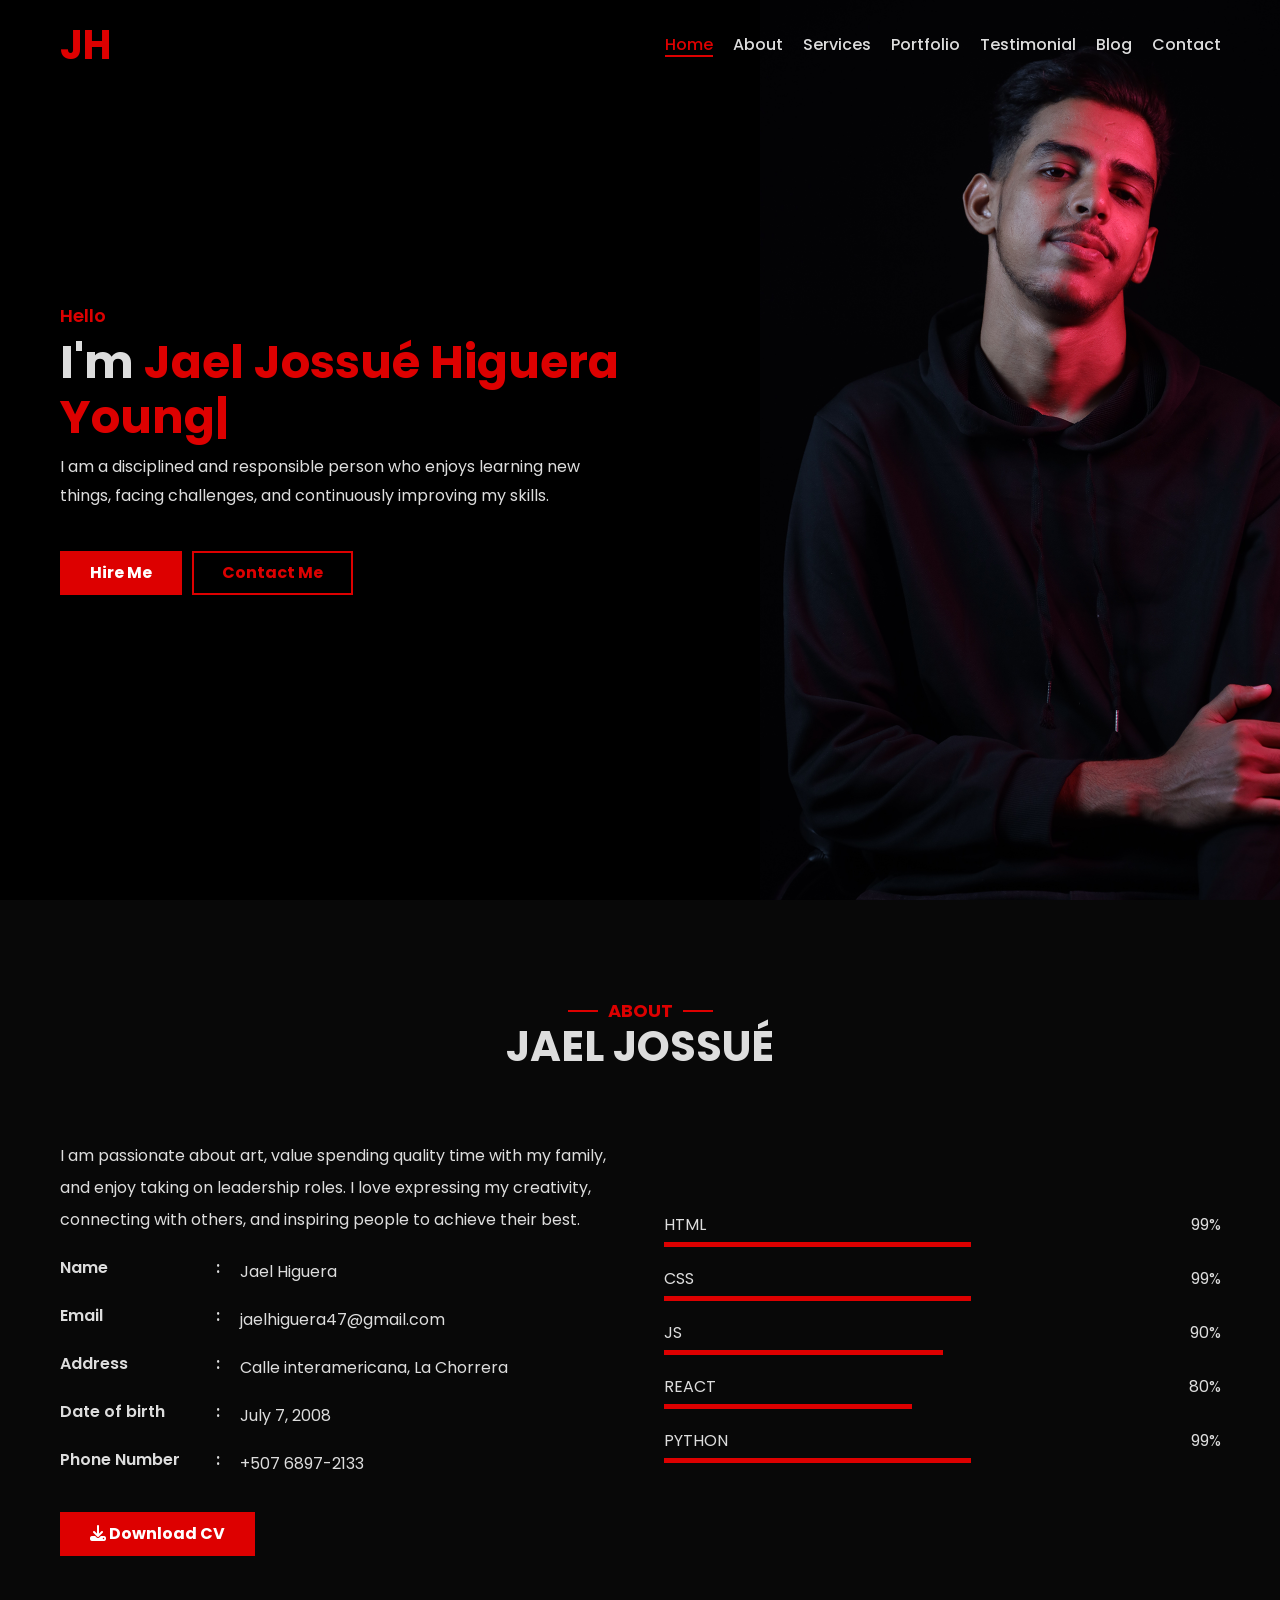
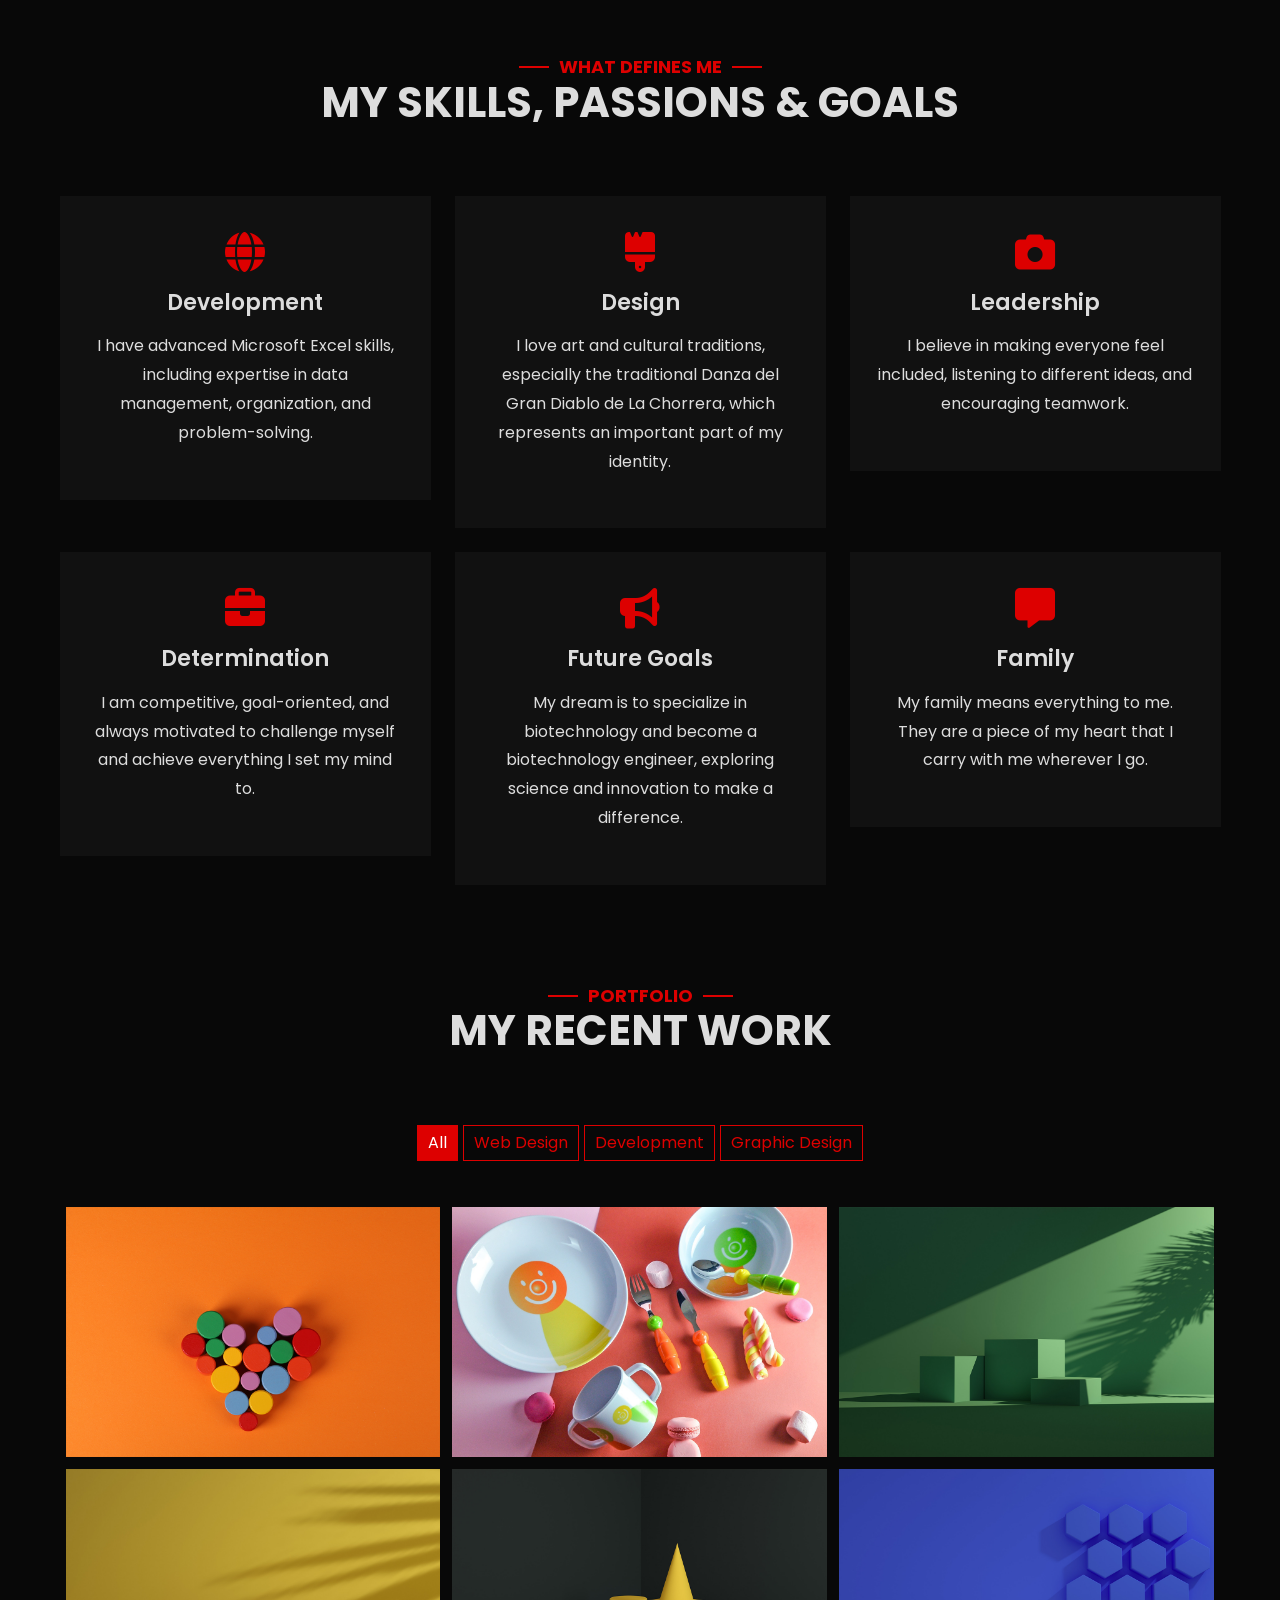
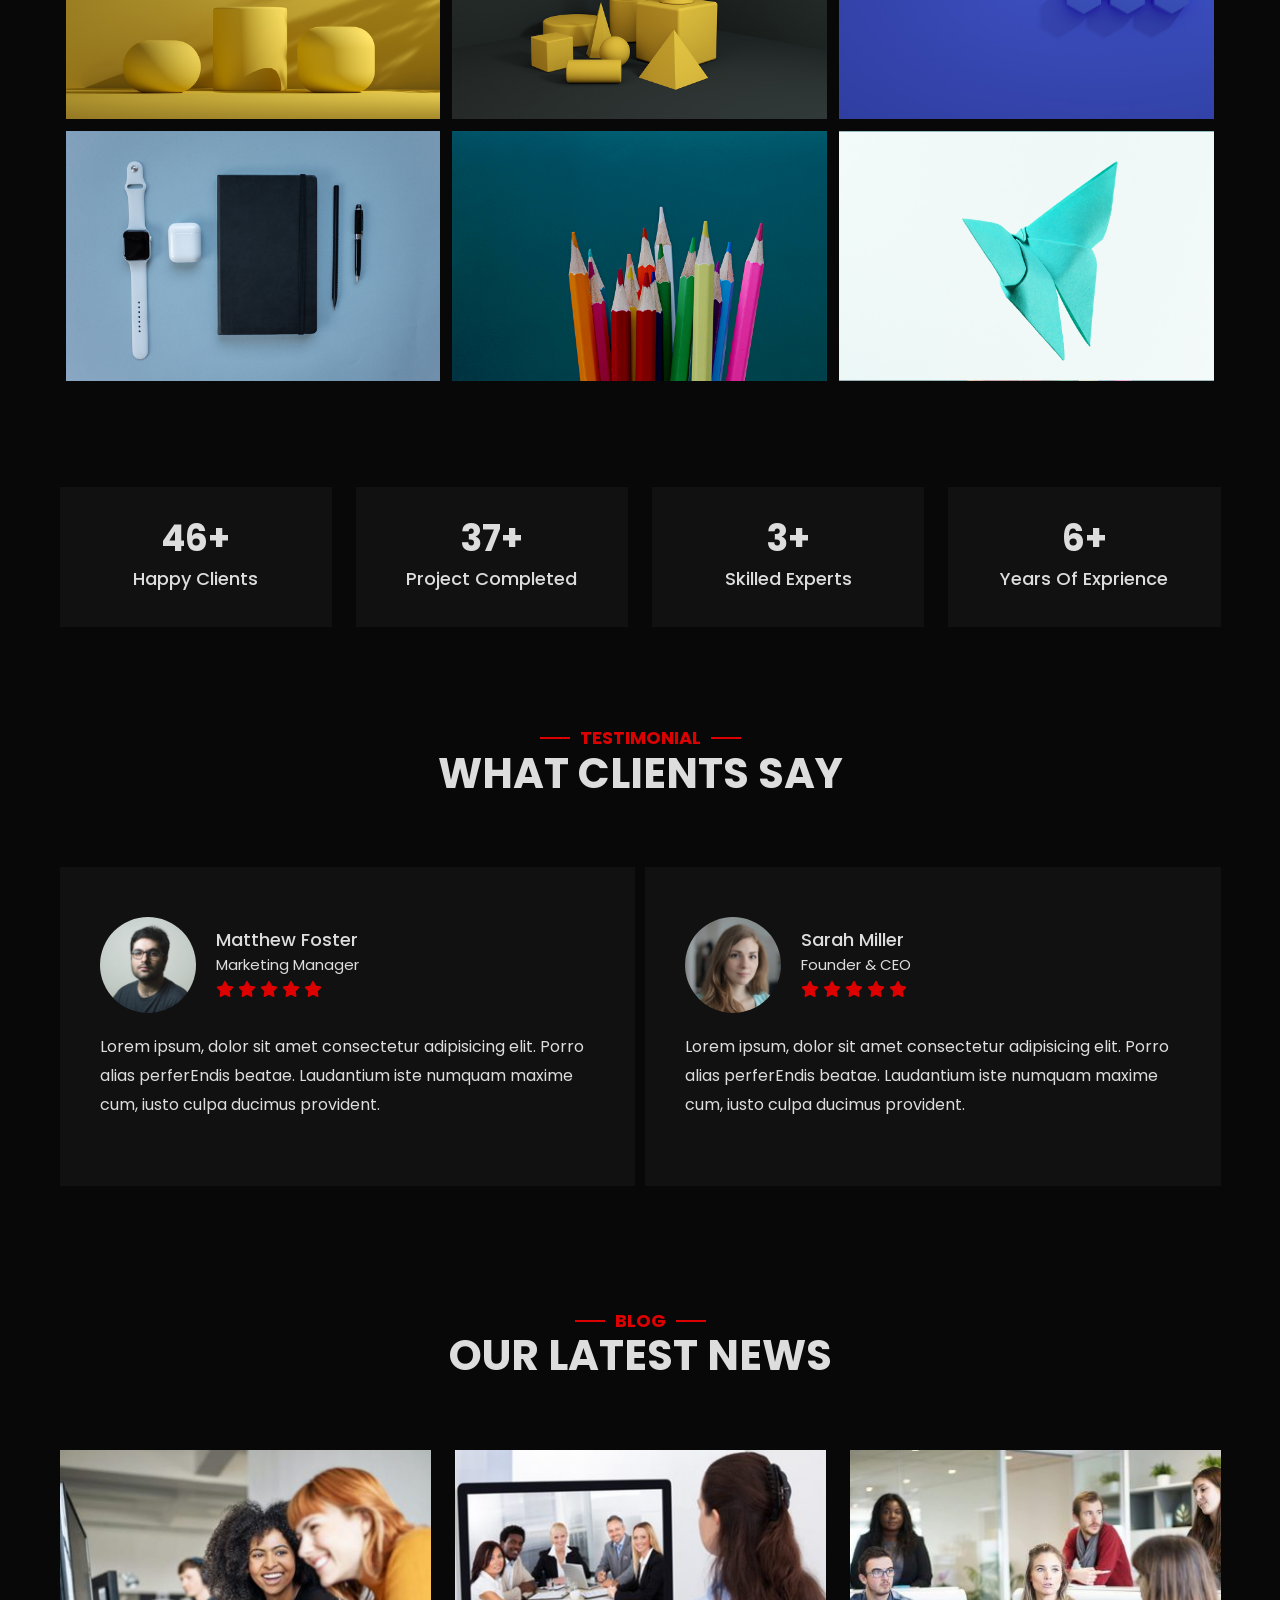
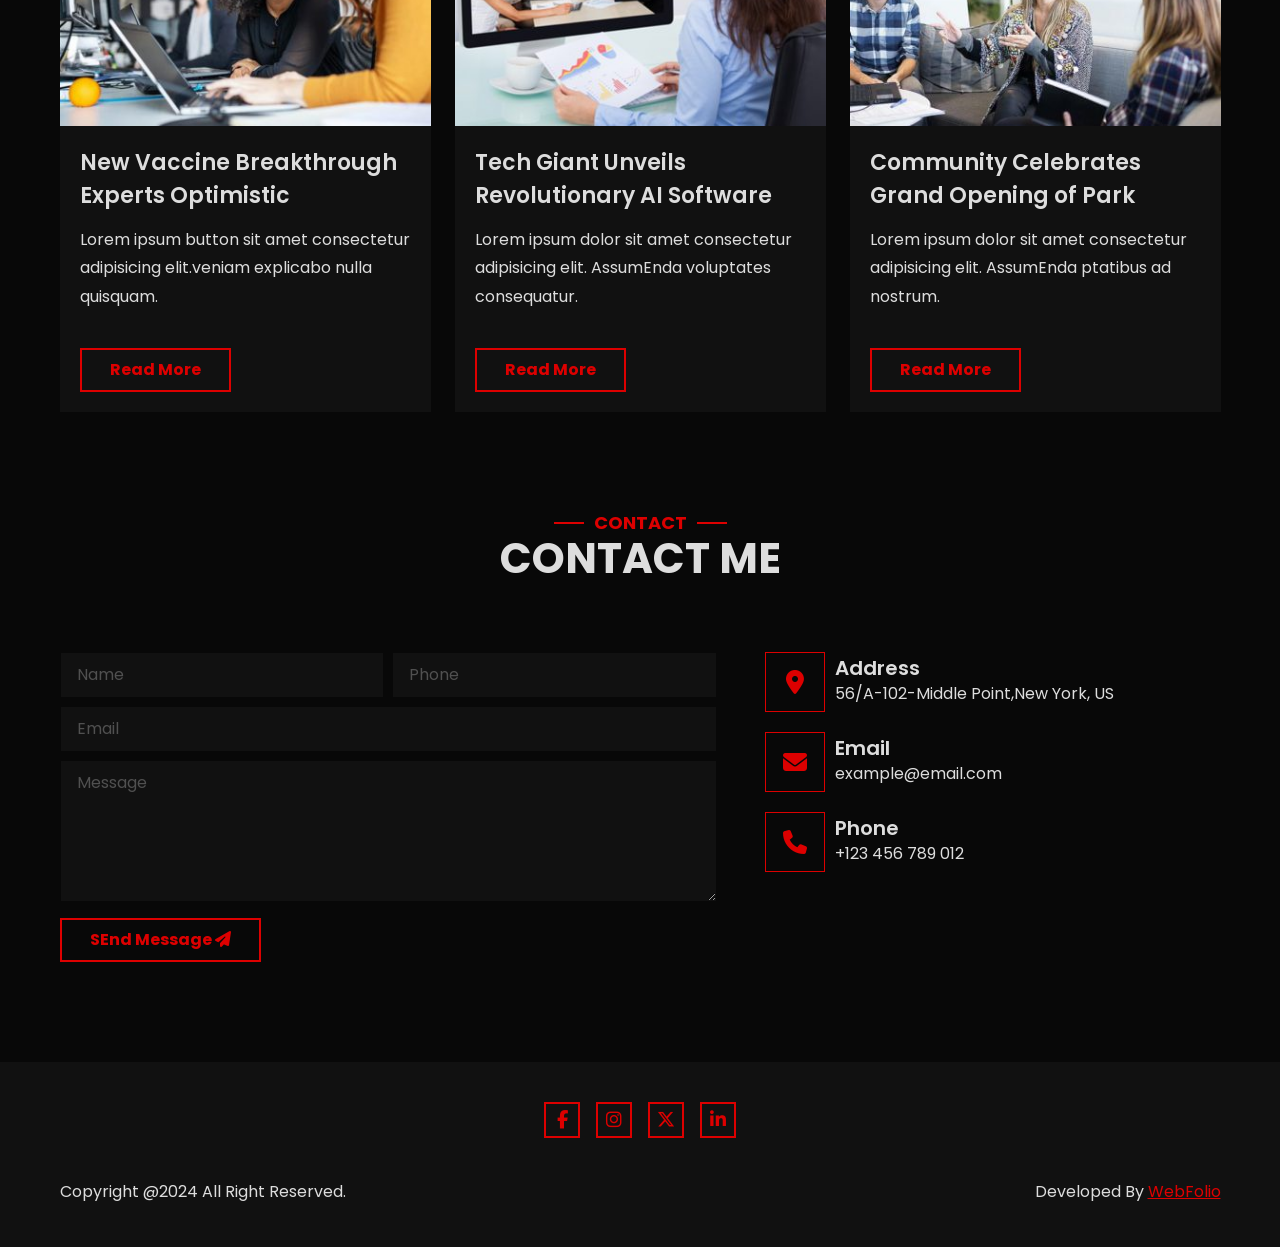
==== commit 875b4ad2: "New" ====
--- a/webfolio.neocities.org/Daniel/index.html
+++ b/webfolio.neocities.org/Daniel/index.html
@@ -183,8 +183,8 @@
       <div class="container">
         <div class="row">
           <div class="sec-title">
-            <h3>Services</h3>
-            <h2>Services Providing for my clients</h2>
+            <h3>WHAT DEFINES ME</h3>
+            <h2>MY SKILLS, PASSIONS & GOALS</h2>
           </div>
         </div>
 
@@ -198,7 +198,7 @@
                 <i class="fa fa-solid fa-globe"></i>
                 <h4>Development</h4>
                 <p>
-                  Lorem ipsum dolor sit amet consectetur adipisicing elit. Ducimus obcaecati harum tempora.
+                  I have advanced Microsoft Excel skills, including expertise in data management, organization, and problem-solving.
                 </p>
               </div>
             </div>
@@ -211,7 +211,7 @@
                 <i class="fa fa-solid fa-brush"></i>
                 <h4>Design</h4>
                 <p>
-                  Lorem ipsum dolor sit amet consectetur adipisicing elit. Ducimus obcaecati harum tempora.
+                  I love art and cultural traditions, especially the traditional Danza del Gran Diablo de La Chorrera, which represents an important part of my identity.
                 </p>
               </div>
             </div>
@@ -224,7 +224,7 @@
                 <i class="fa fa-solid fa-camera-alt"></i>
                 <h4>Leadership</h4>
                 <p>
-                  Lorem ipsum dolor sit amet consectetur adipisicing elit. Ducimus obcaecati harum tempora.
+                  I believe in making everyone feel included, listening to different ideas, and encouraging teamwork.
                 </p>
               </div>
             </div>
@@ -235,9 +235,9 @@
               data-wow-delay="600ms">
               <div class="service-card">
                 <i class="fa fa-solid fa-briefcase"></i>
-                <h4>Buisness</h4>
+                <h4>Determination</h4>
                 <p>
-                  Lorem ipsum dolor sit amet consectetur adipisicing elit. Ducimus obcaecati harum tempora.
+                  I am competitive, goal-oriented, and always motivated to challenge myself and achieve everything I set my mind to.
                 </p>
               </div>
             </div>
@@ -248,9 +248,9 @@
               data-wow-delay="800ms">
               <div class="service-card">
                 <i class="fa fa-solid fa-bullhorn"></i>
-                <h4>Digital Marketing</h4>
+                <h4>Future Goals</h4>
                 <p>
-                  Lorem ipsum dolor sit amet consectetur adipisicing elit. Ducimus obcaecati harum tempora.
+                  My dream is to specialize in biotechnology and become a biotechnology engineer, exploring science and innovation to make a difference.
                 </p>
               </div>
             </div>
@@ -261,9 +261,9 @@
               data-wow-delay="1000ms">
               <div class="service-card">
                 <i class="fa fa-solid fa-message"></i>
-                <h4>Support</h4>
+                <h4>Family</h4>
                 <p>
-                  Lorem ipsum dolor sit amet consectetur adipisicing elit. Ducimus obcaecati harum tempora.
+                  My family means everything to me. They are a piece of my heart that I carry with me wherever I go.
                 </p>
               </div>
             </div>
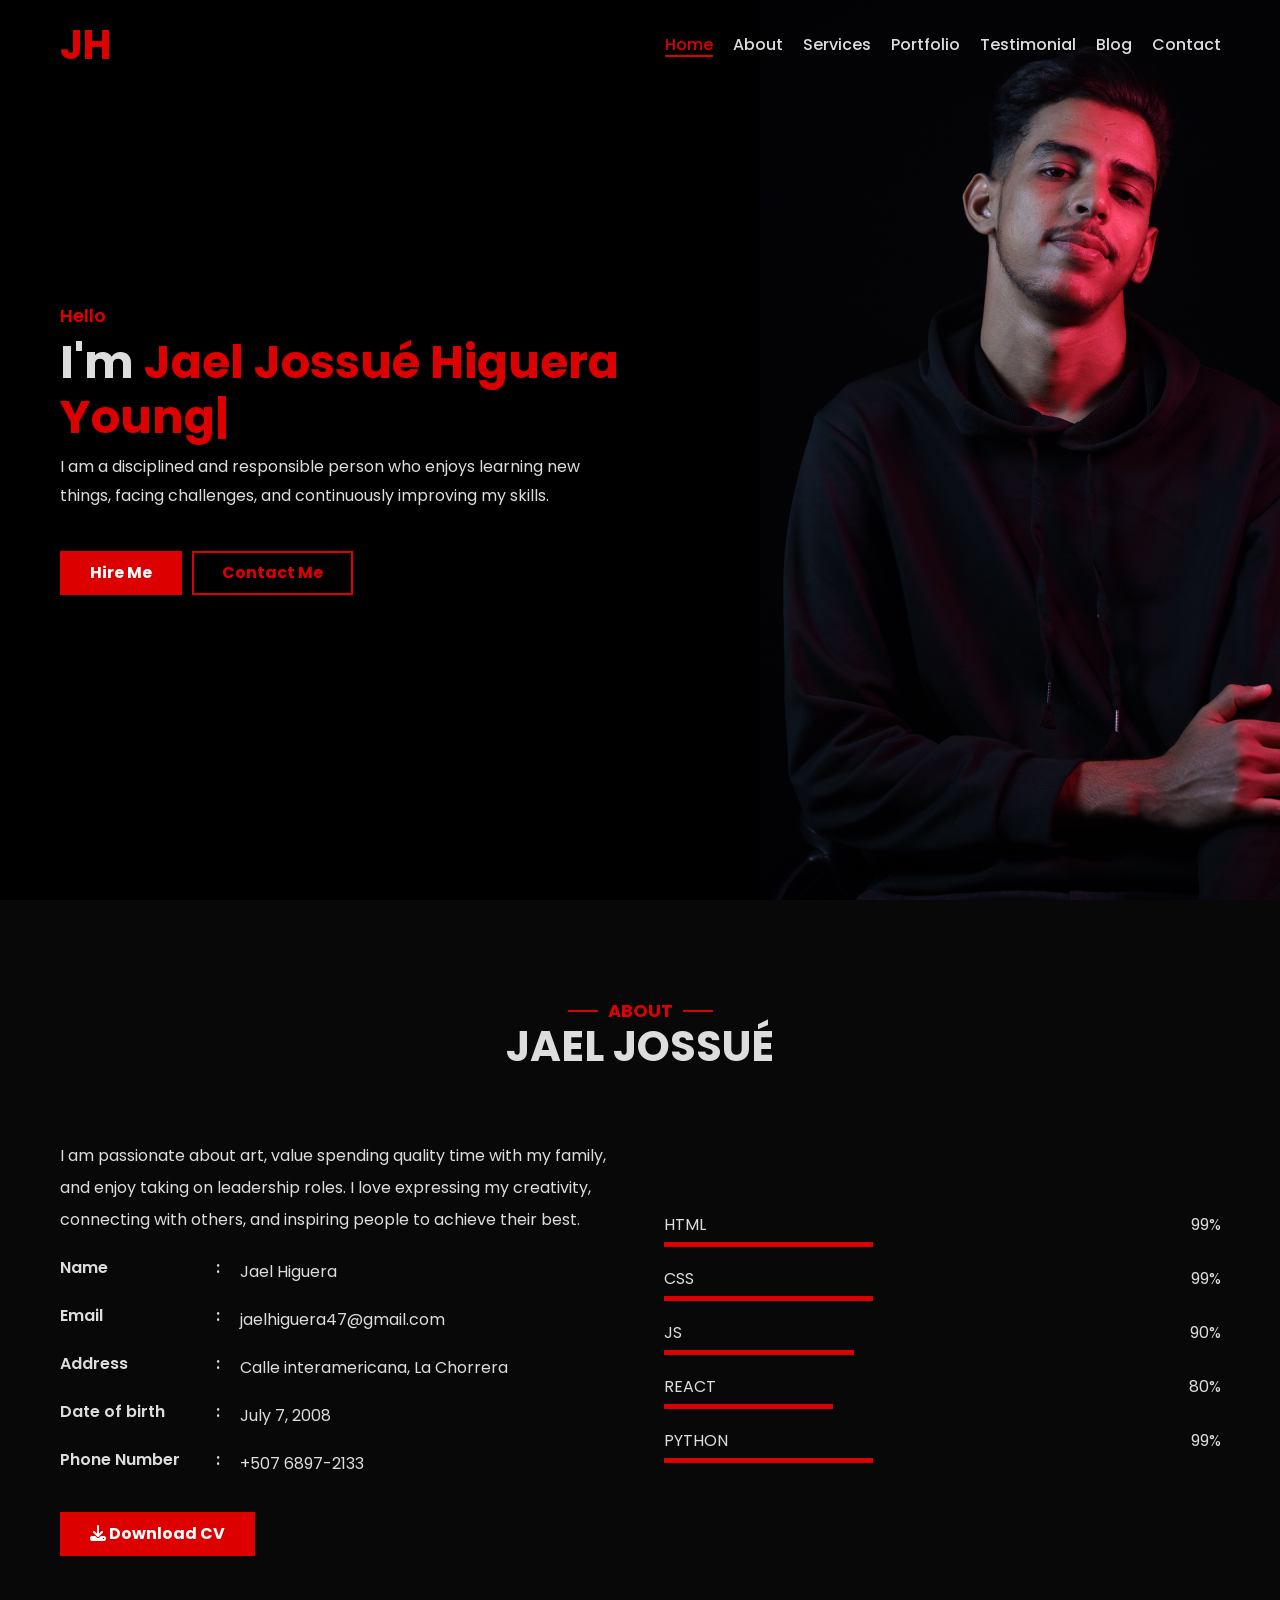
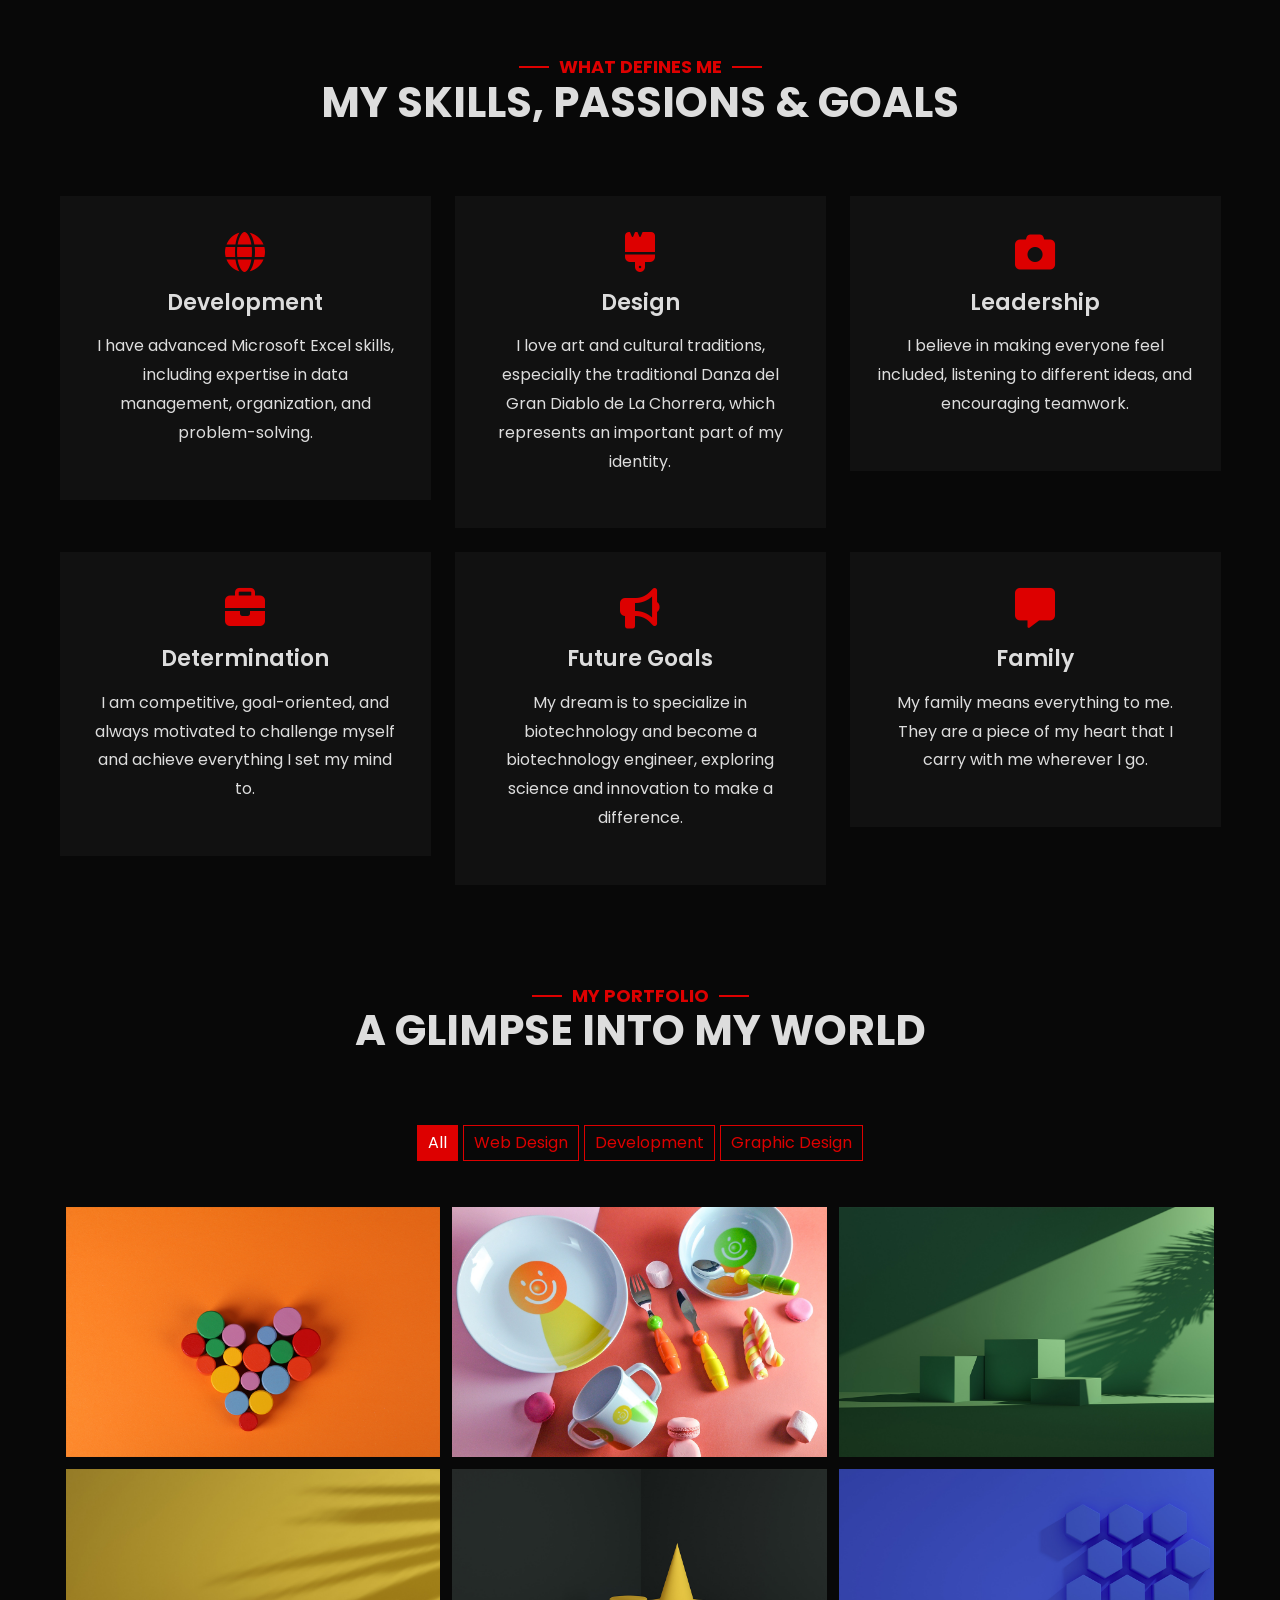
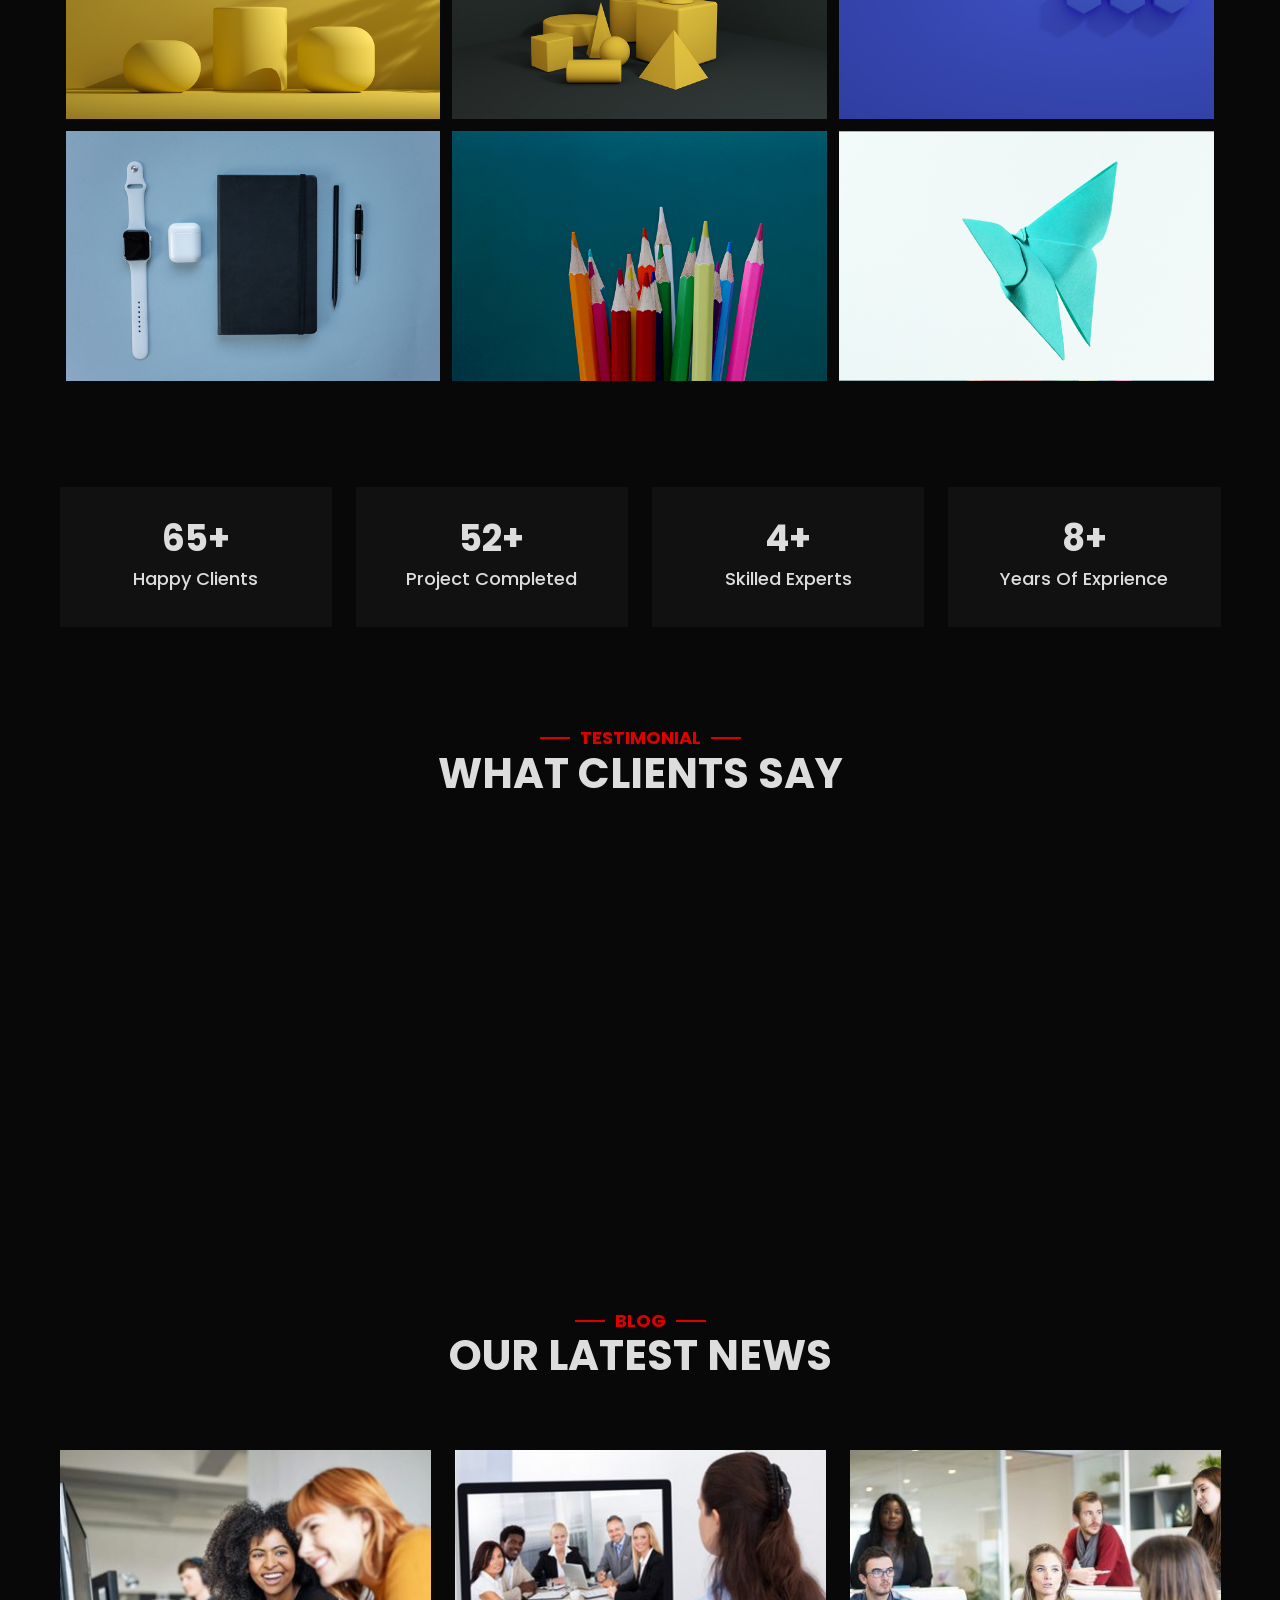
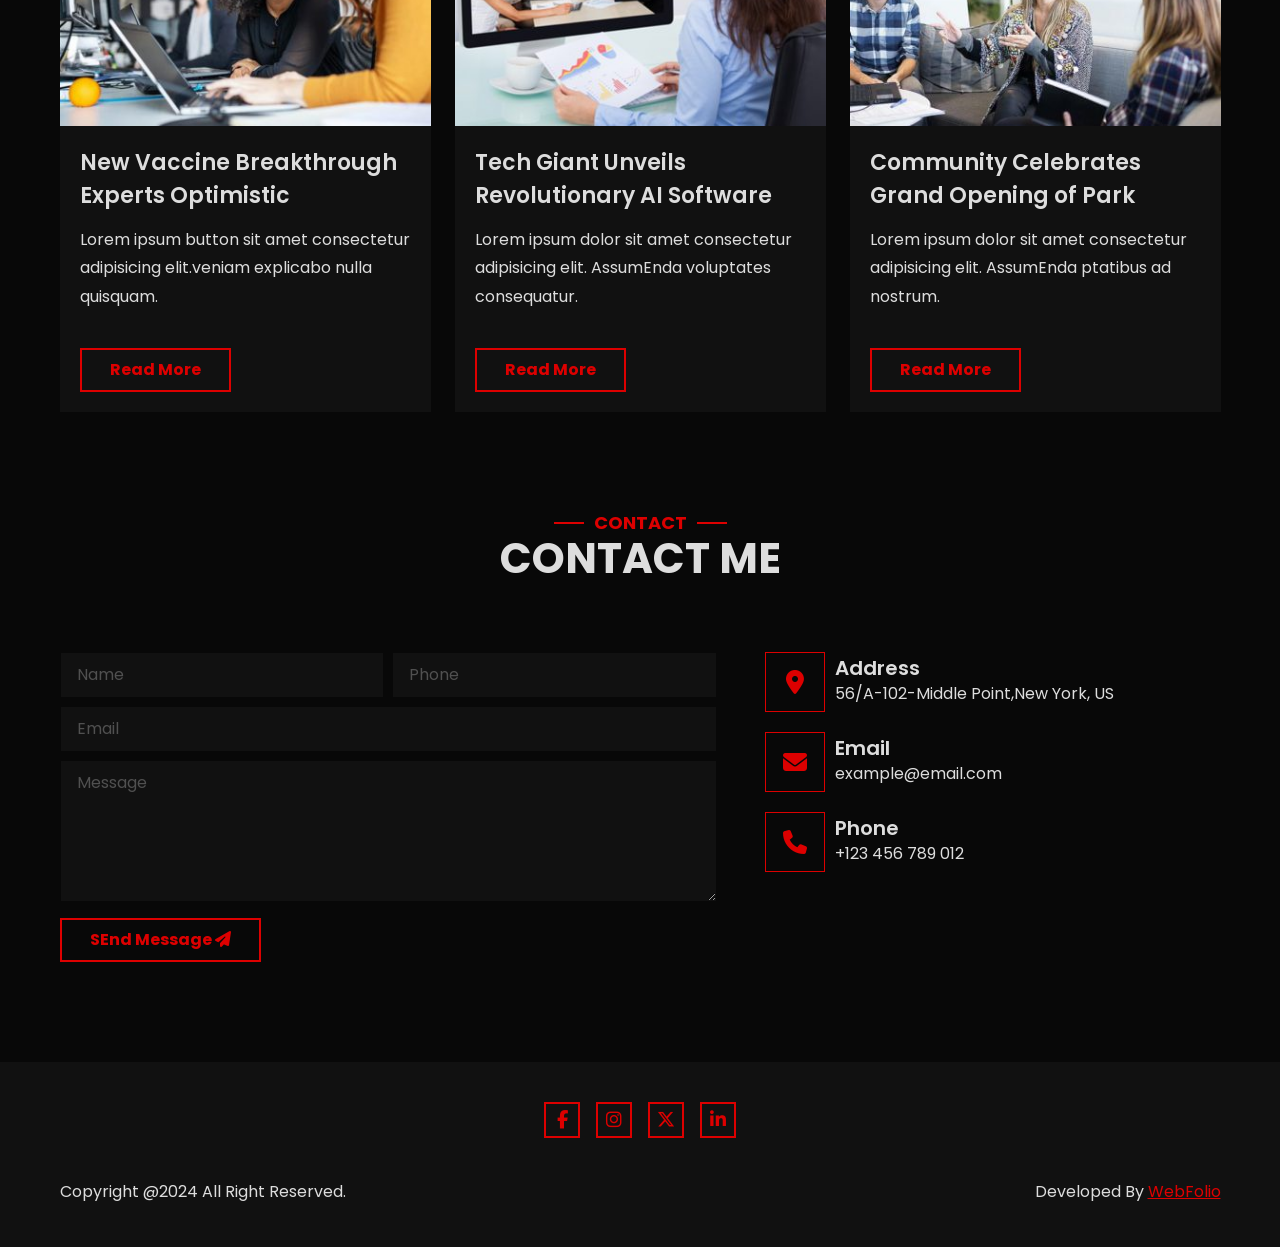
==== commit 64e46885: "mm" ====
--- a/webfolio.neocities.org/Daniel/index.html
+++ b/webfolio.neocities.org/Daniel/index.html
@@ -278,8 +278,8 @@
       <div class="container">
         <div class="row">
           <div class="sec-title">
-            <h3>Portfolio</h3>
-            <h2>My recent work</h2>
+            <h3>MY PORTFOLIO</h3>
+            <h2>A GLIMPSE INTO MY WORLD</h2>
           </div>
         </div>
 
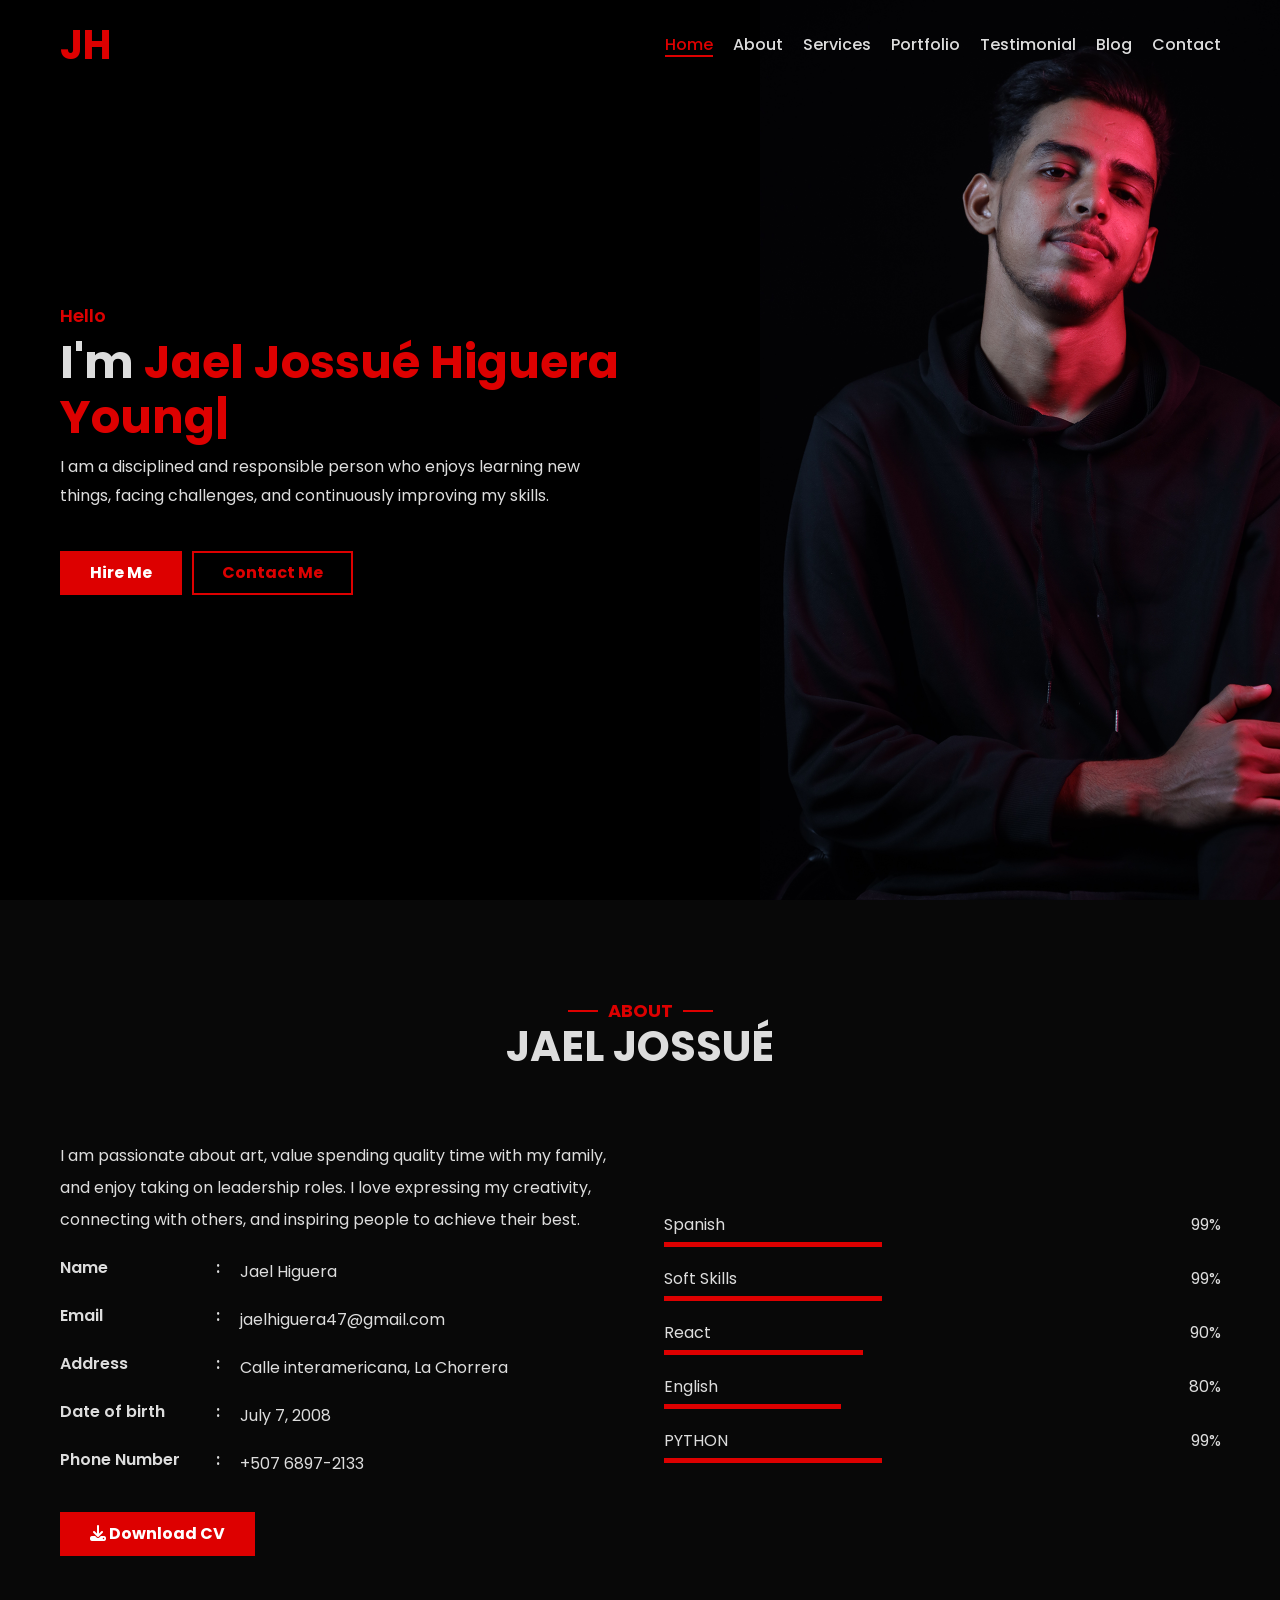
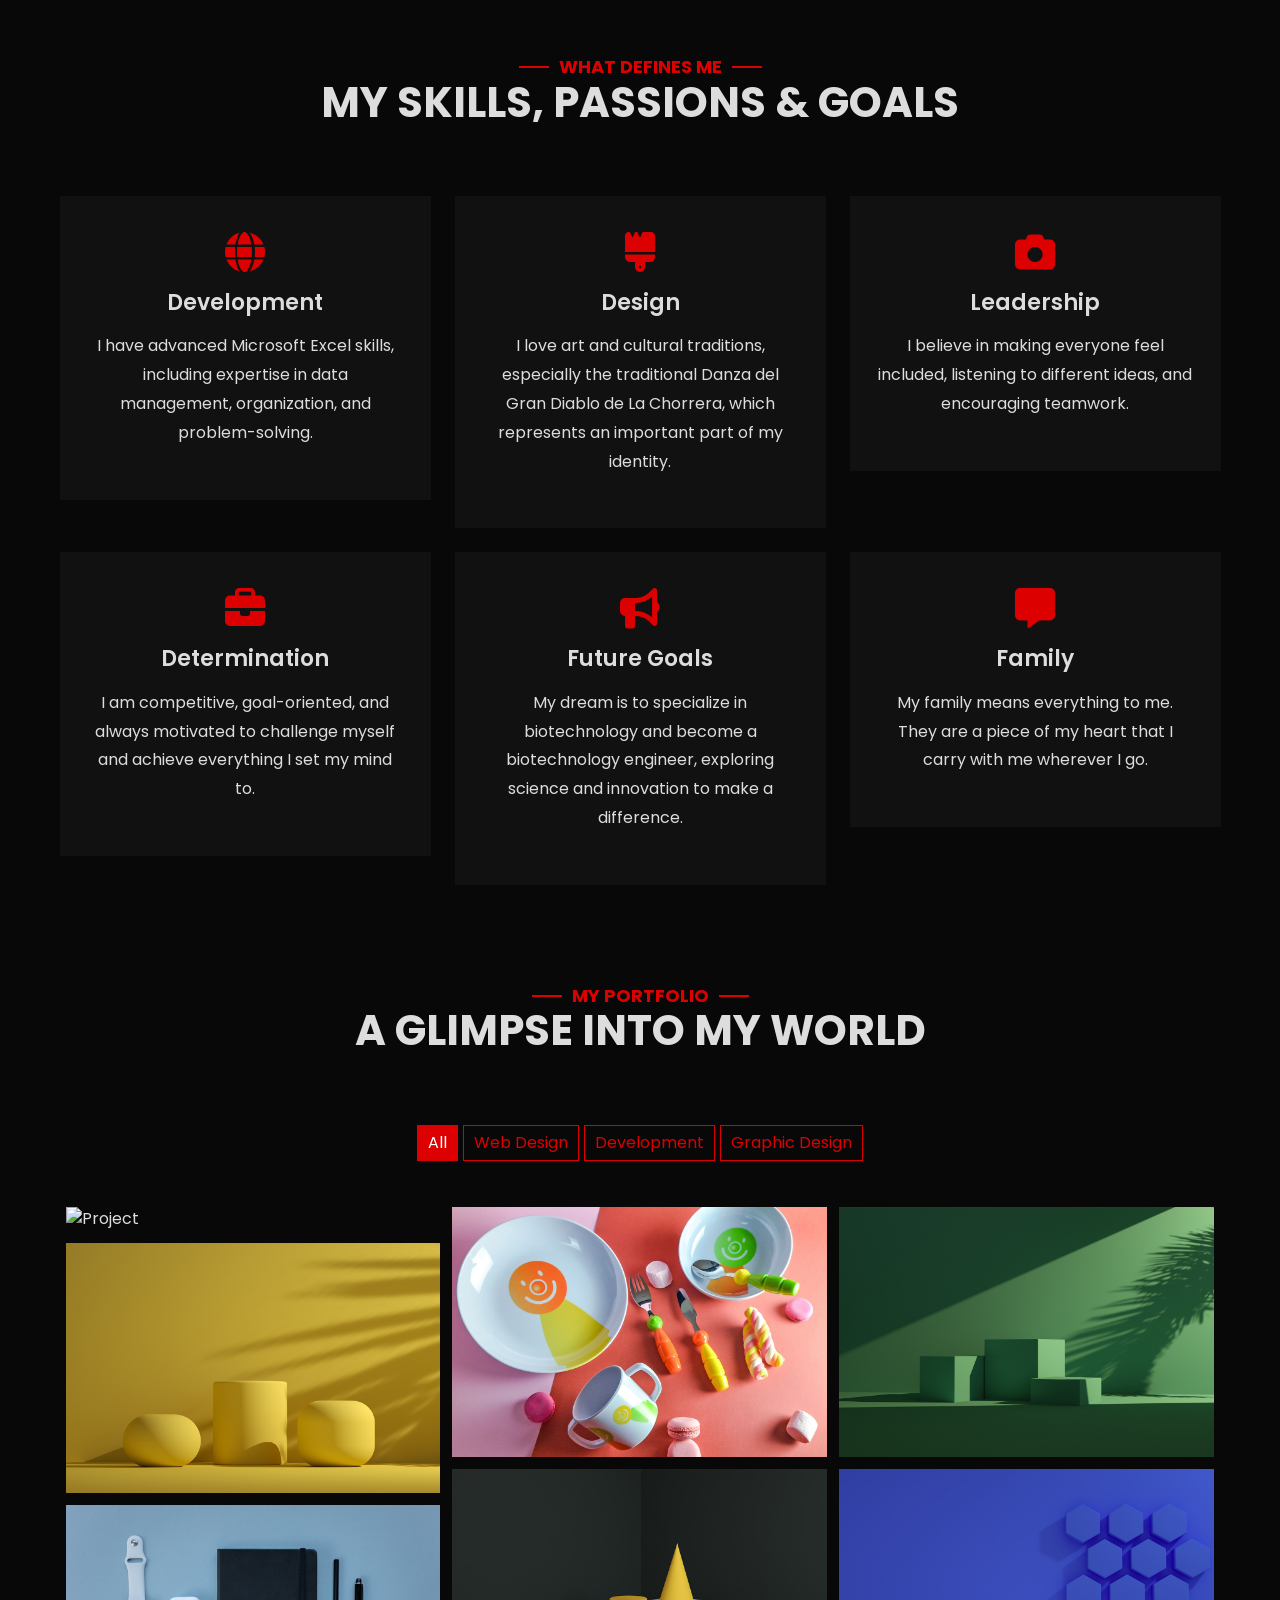
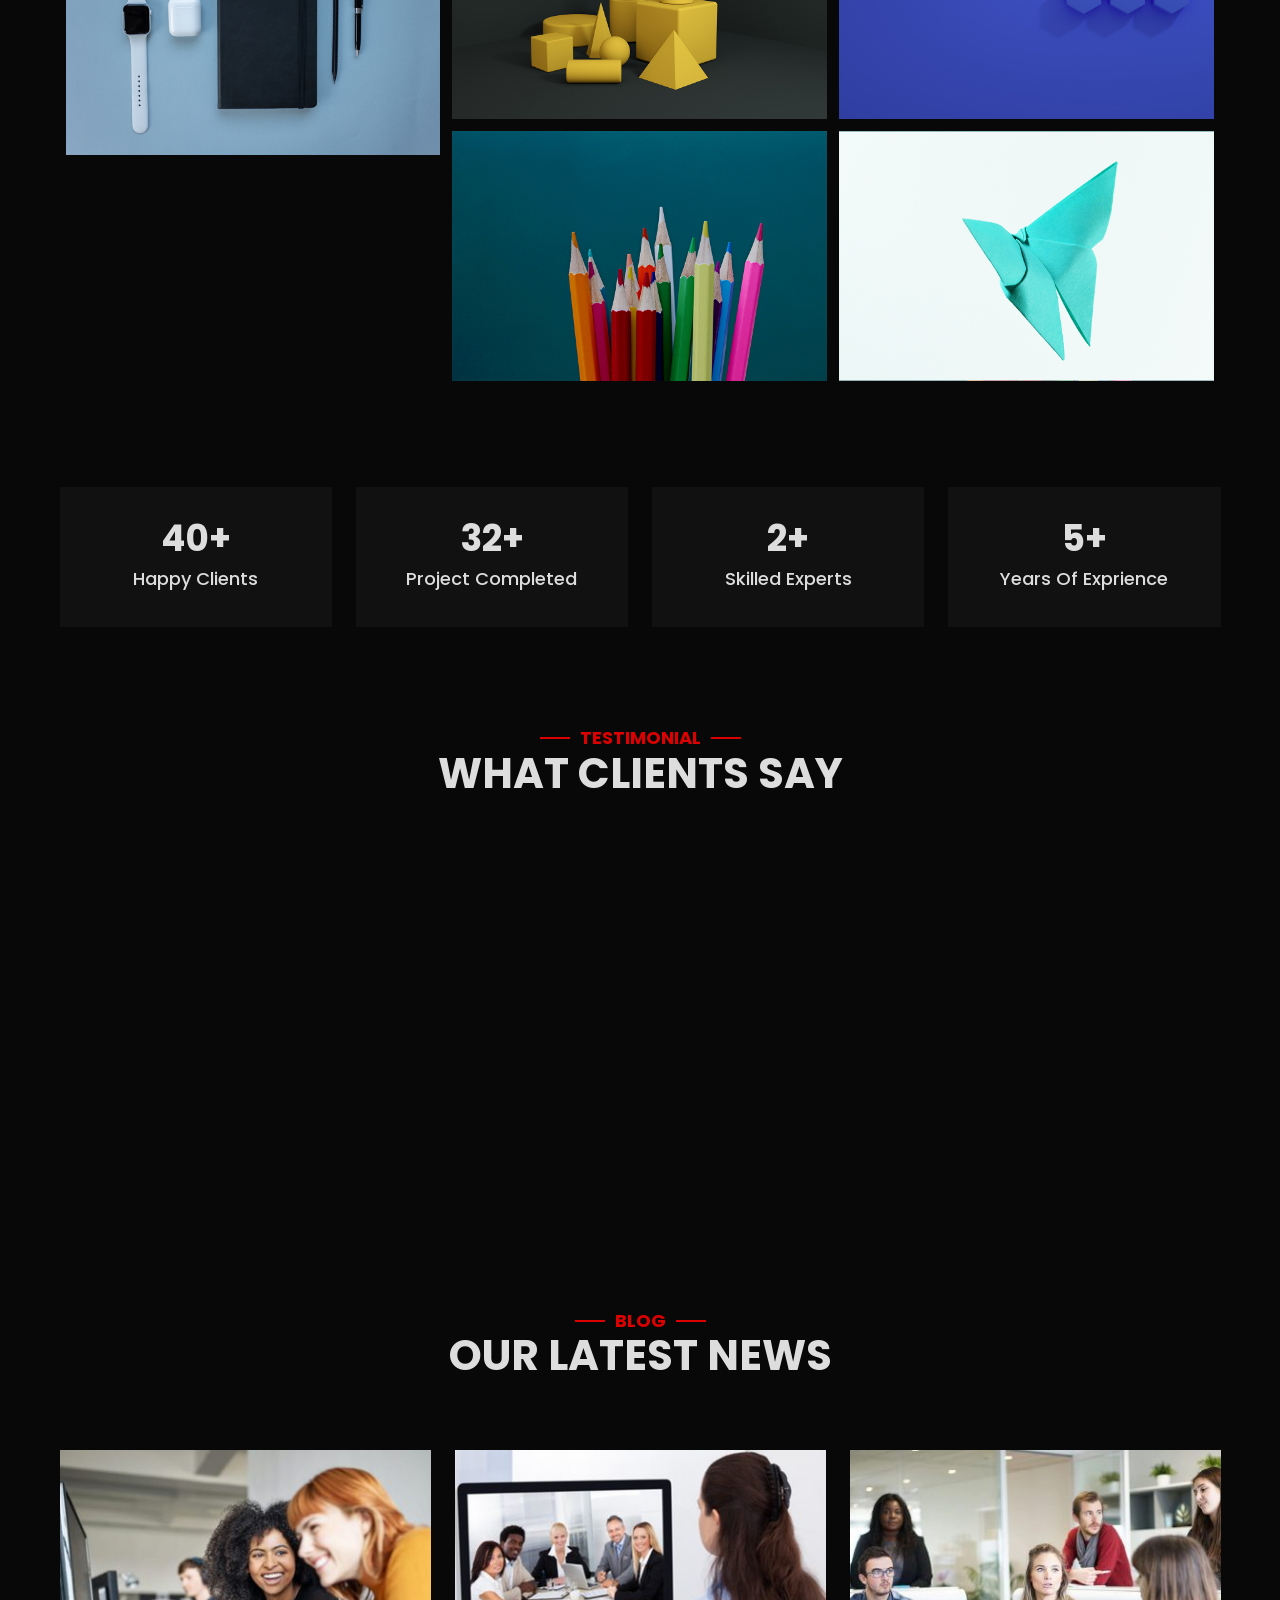
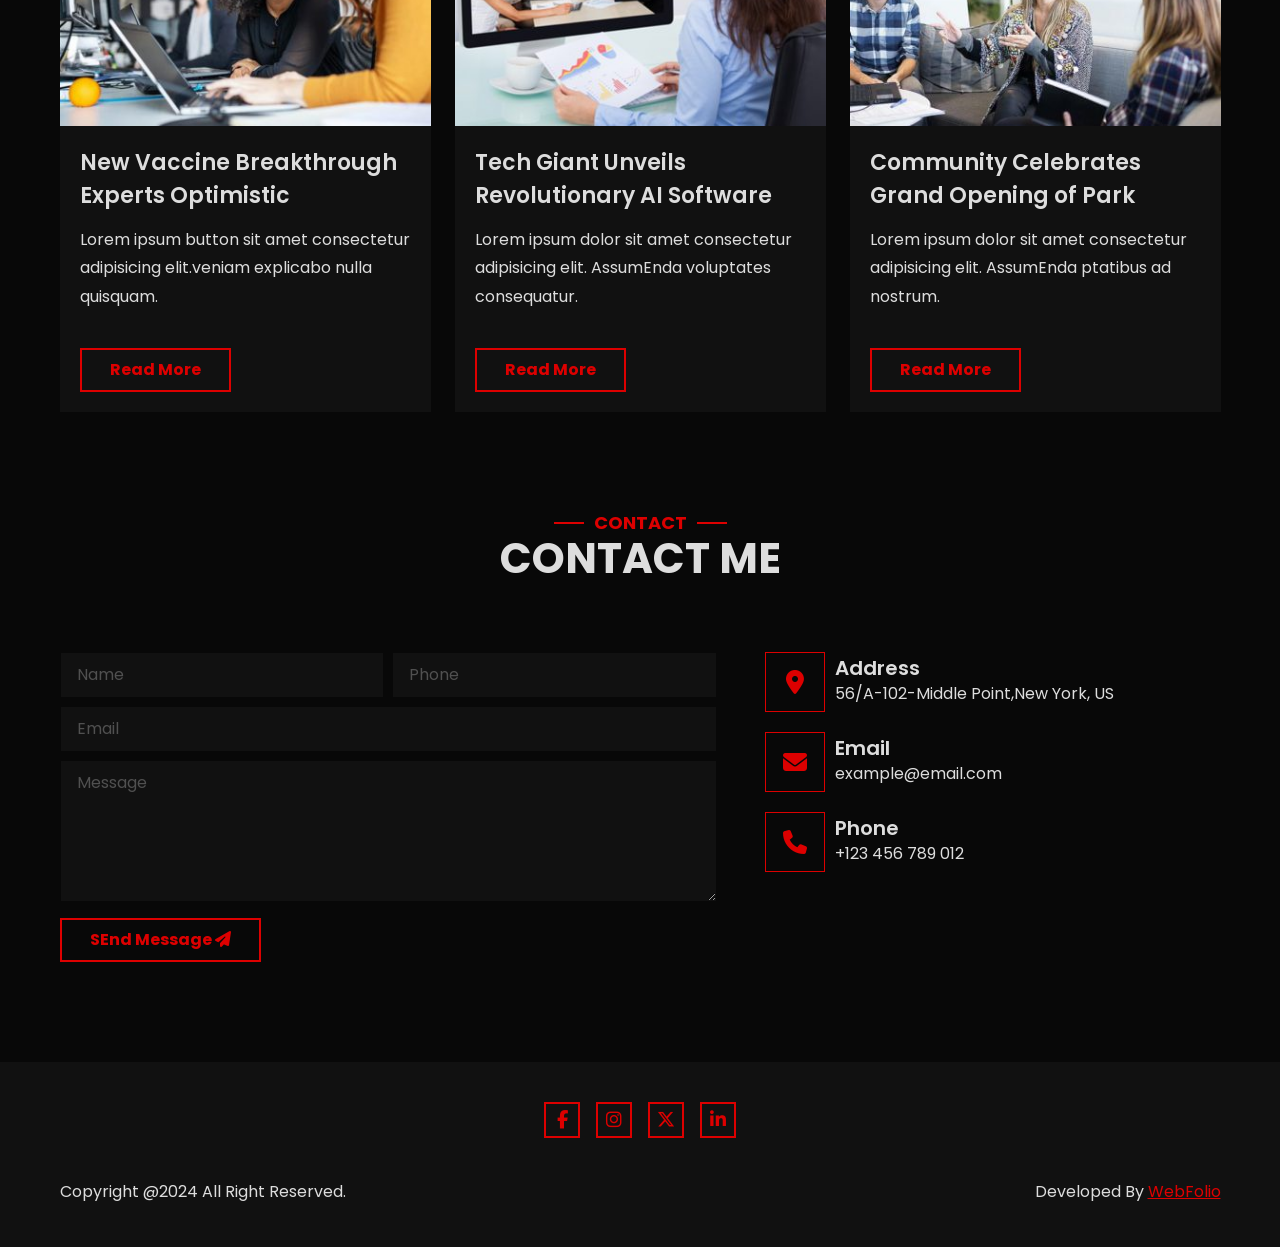
==== commit 78baba9a: "mm" ====
--- a/webfolio.neocities.org/Daniel/index.html
+++ b/webfolio.neocities.org/Daniel/index.html
@@ -134,7 +134,7 @@
             <div class="sec-content skills wow fadeInRight">
               <div class="item">
                 <div class="info">
-                  <span class="name">HTML</span>
+                  <span class="name">Spanish</span>
                   <span class="percentage">99%</span>
                 </div>
                 <div class="bar"></div>
@@ -142,7 +142,7 @@
 
               <div class="item">
                 <div class="info">
-                  <span class="name">CSS</span>
+                  <span class="name">Soft Skills</span>
                   <span class="percentage">99%</span>
                 </div>
                 <div class="bar"></div>
@@ -150,7 +150,7 @@
 
               <div class="item">
                 <div class="info">
-                  <span class="name">JS</span>
+                  <span class="name">React</span>
                   <span class="percentage">90%</span>
                 </div>
                 <div class="bar"></div>
@@ -158,7 +158,7 @@
 
               <div class="item">
                 <div class="info">
-                  <span class="name">REACT</span>
+                  <span class="name">English</span>
                   <span class="percentage">80%</span>
                 </div>
                 <div class="bar"></div>
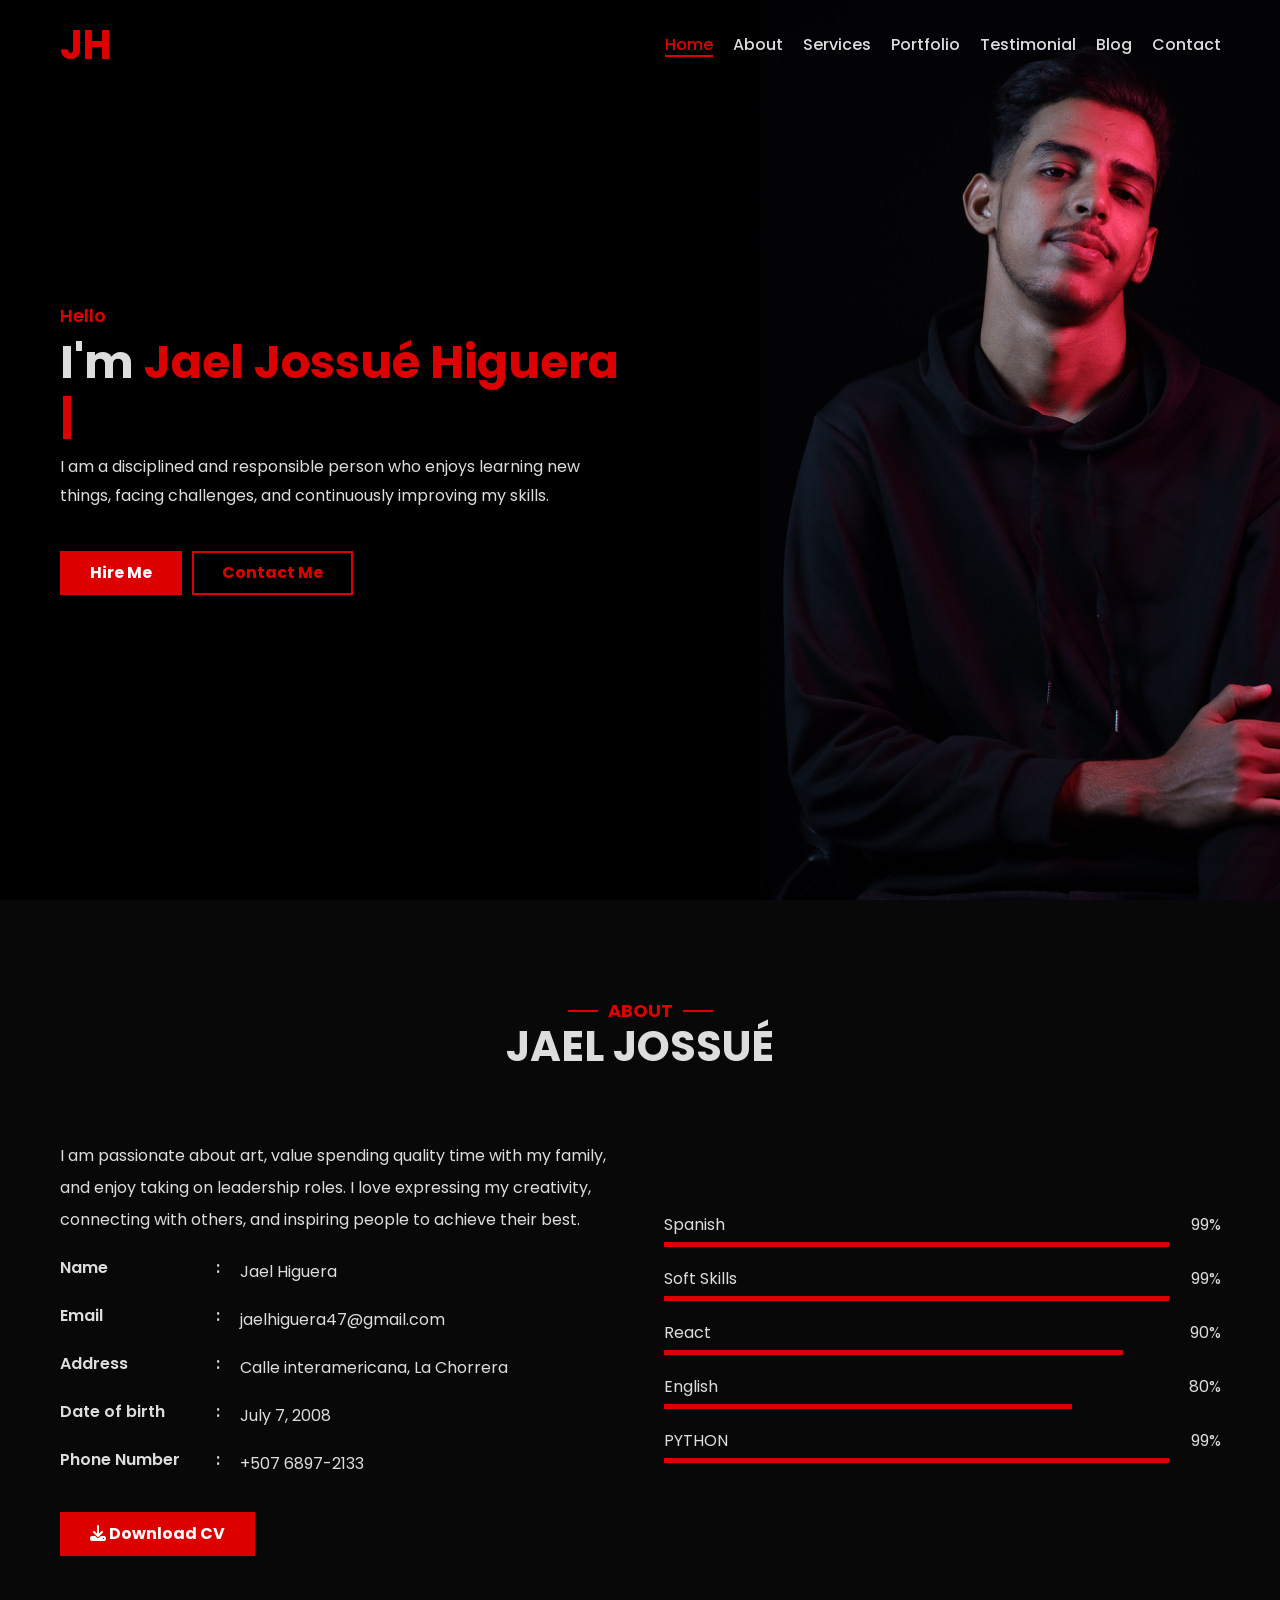
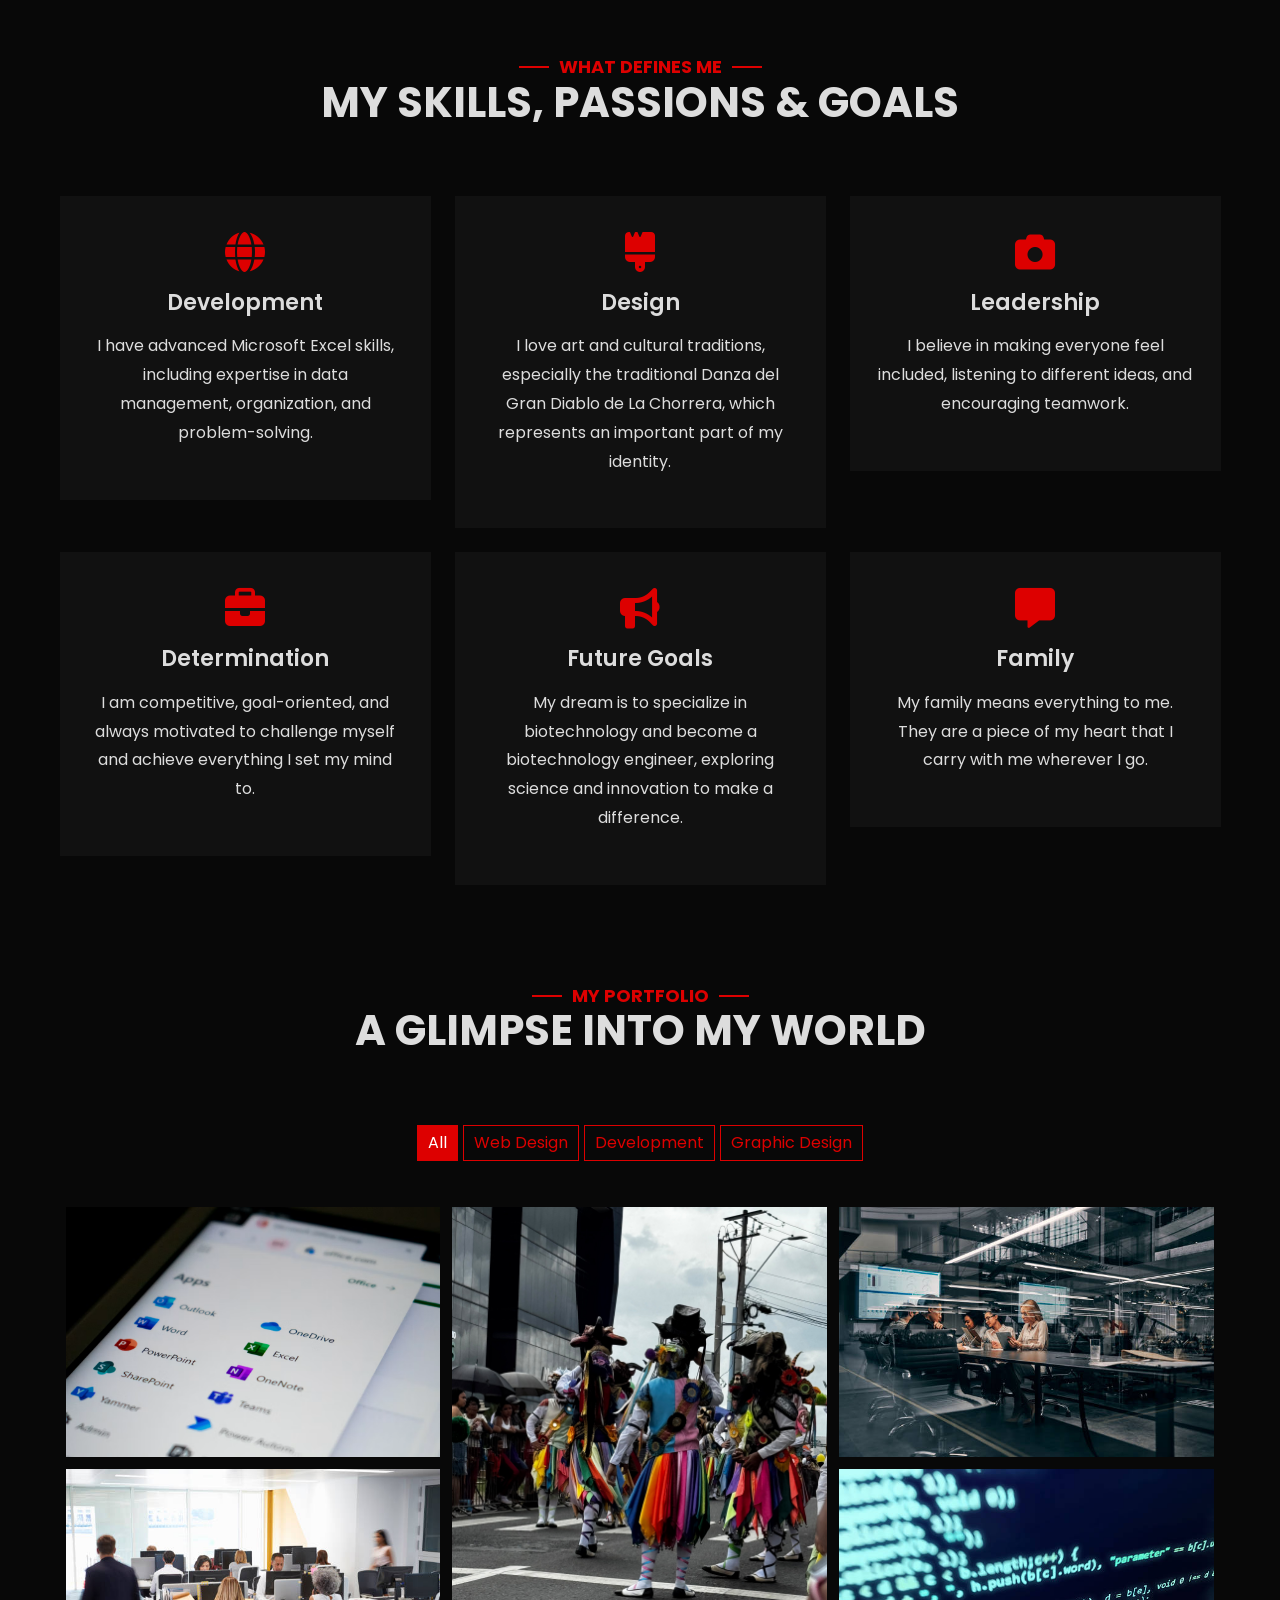
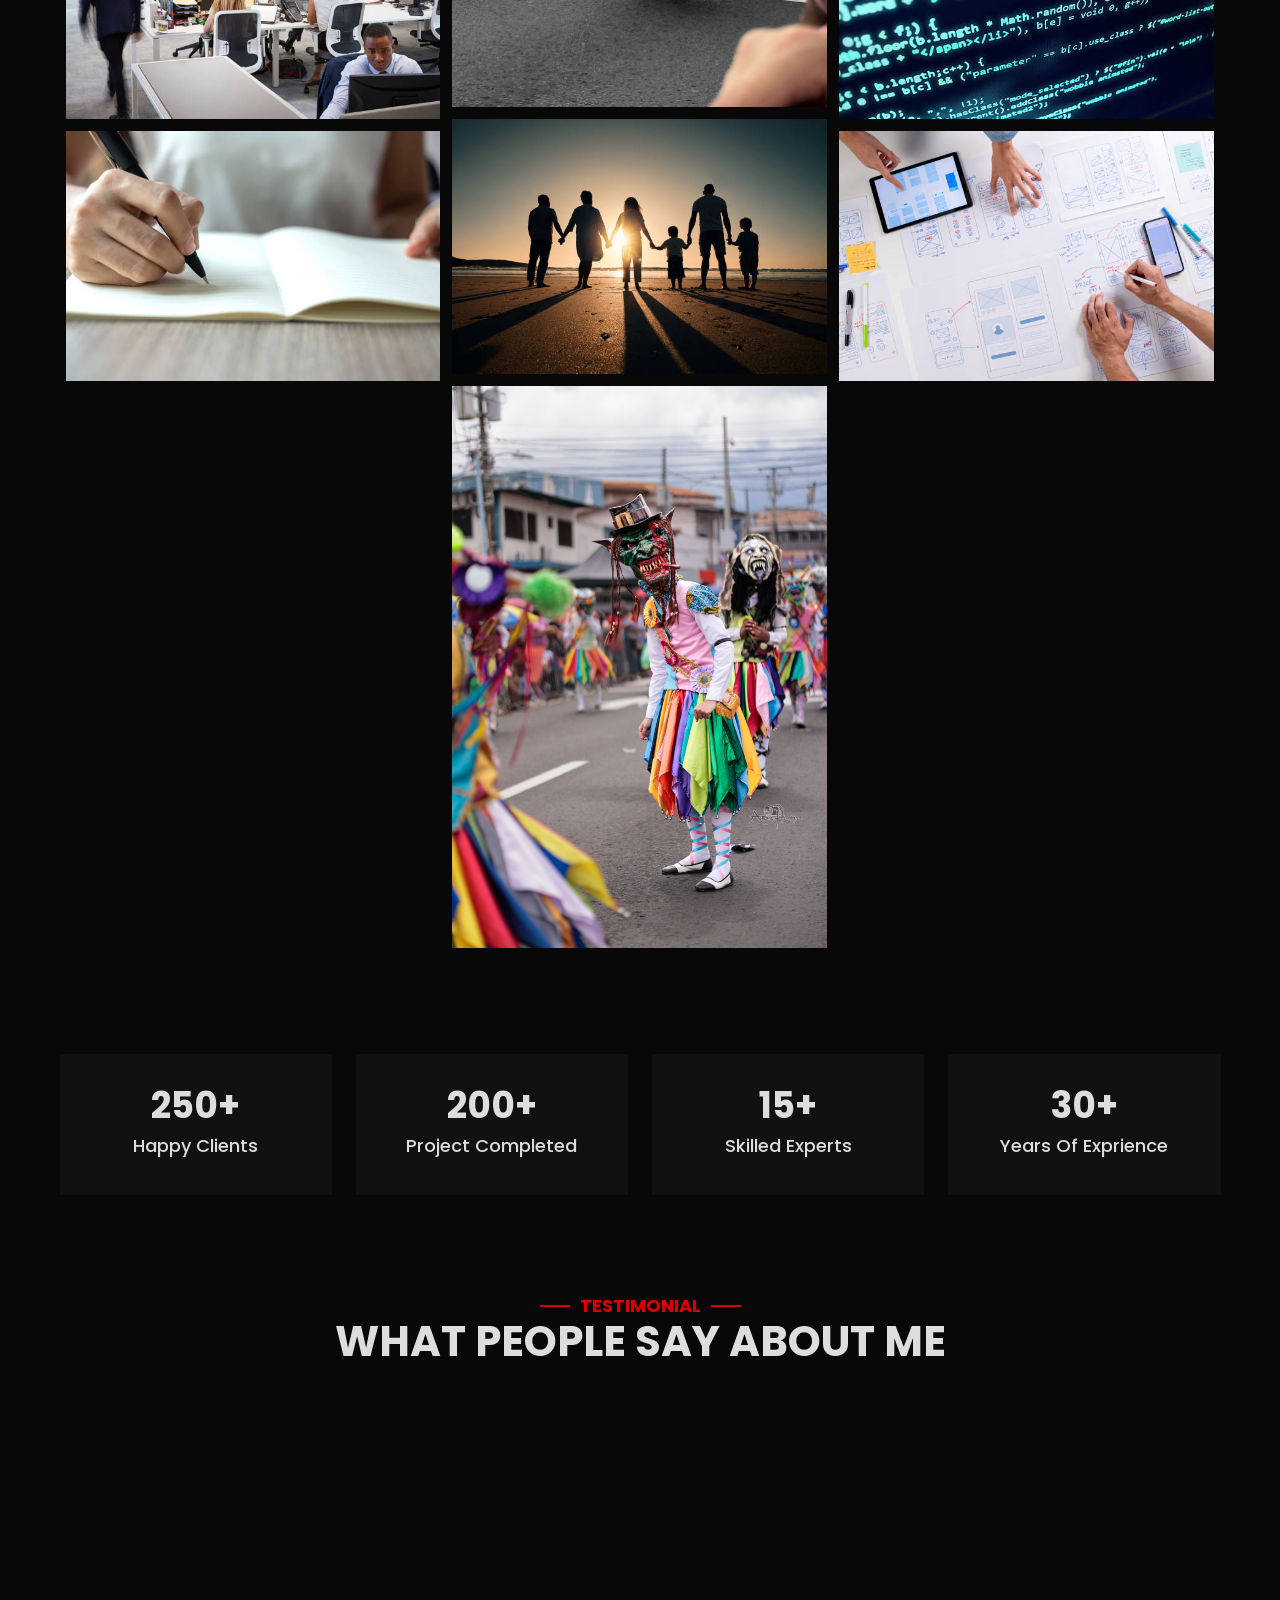
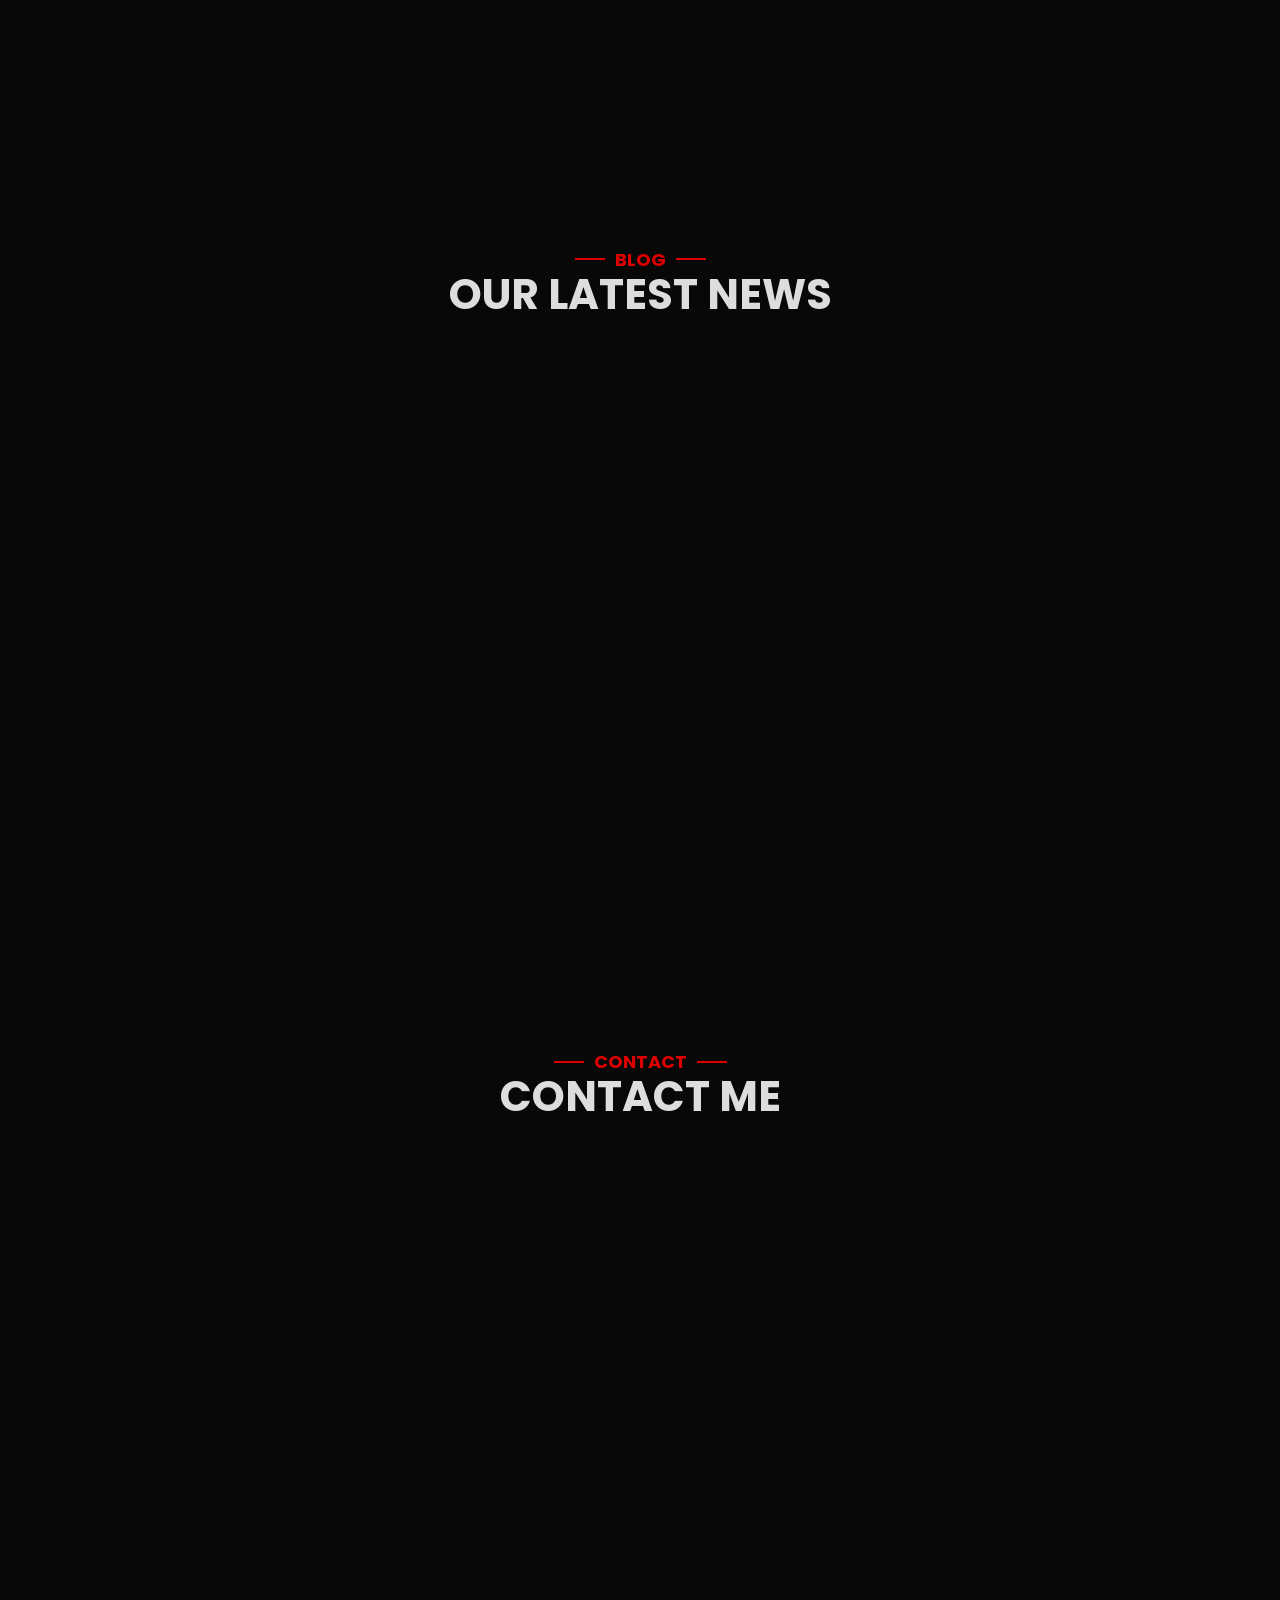
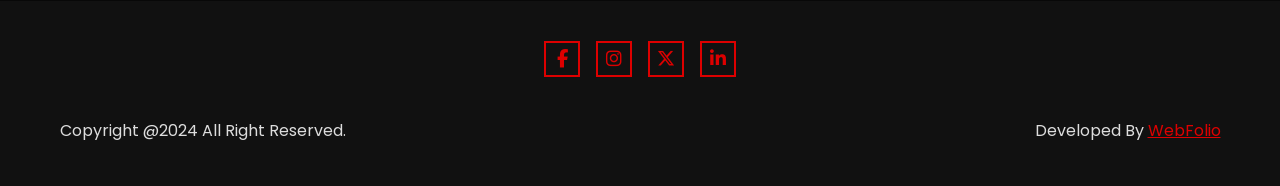
==== commit 7662fbfc: "kkkkkk" ====
--- a/webfolio.neocities.org/Daniel/index.html
+++ b/webfolio.neocities.org/Daniel/index.html
@@ -422,7 +422,7 @@
         <div class="row">
           <div class="sec-title">
             <h3>Testimonial</h3>
-            <h2>What clients say</h2>
+            <h2>WHAT PEOPLE SAY ABOUT ME</h2>
           </div>
         </div>
 
@@ -433,7 +433,7 @@
                 <div class="client">
                   <div class="image"><img src="assets/img/testimonial/1.png" alt="Testimonial" /></div>
                   <div class="text">
-                    <h4>Justin Clark</h4>
+                    <h4>Joiby Barría</h4>
                     <p>Founder & CEO</p>
                     <span>
                       <i class="fa fa-solid fa-star"></i>
@@ -445,8 +445,7 @@
                   </div>
                 </div>
                 <p class="comment">
-                  Lorem ipsum, dolor sit amet consectetur adipisicing elit. Porro alias perferEndis beatae.
-                  Laudantium iste numquam maxime cum, iusto culpa ducimus provident.
+                  Jael is chill, hardworking and always helps the team. He’s someone you can count on.
                 </p>
               </div>
 
@@ -454,7 +453,7 @@
                 <div class="client">
                   <div class="image"><img src="assets/img/testimonial/2.png" alt="Testimonial" /></div>
                   <div class="text">
-                    <h4>Matthew Foster</h4>
+                    <h4>Joel Baena</h4>
                     <p>Marketing Manager</p>
                     <span>
                       <i class="fa fa-solid fa-star"></i>
@@ -466,8 +465,7 @@
                   </div>
                 </div>
                 <p class="comment">
-                  Lorem ipsum, dolor sit amet consectetur adipisicing elit. Porro alias perferEndis beatae.
-                  Laudantium iste numquam maxime cum, iusto culpa ducimus provident.
+                  He’s really creative and always brings good vibes. You can tell he puts effort into everything.
                 </p>
               </div>
 
@@ -475,7 +473,7 @@
                 <div class="client">
                   <div class="image"><img src="assets/img/testimonial/3.png" alt="Testimonial" /></div>
                   <div class="text">
-                    <h4>Sarah Miller</h4>
+                    <h4>Josiel Fernández</h4>
                     <p>Founder & CEO</p>
                     <span>
                       <i class="fa fa-solid fa-star"></i>
@@ -487,8 +485,7 @@
                   </div>
                 </div>
                 <p class="comment">
-                  Lorem ipsum, dolor sit amet consectetur adipisicing elit. Porro alias perferEndis beatae.
-                  Laudantium iste numquam maxime cum, iusto culpa ducimus provident.
+                  Jael is responsible, respects others and always tries to improve.
                 </p>
               </div>
 
@@ -496,7 +493,7 @@
                 <div class="client">
                   <div class="image"><img src="assets/img/testimonial/4.png" alt="Testimonial" /></div>
                   <div class="text">
-                    <h4>Connor Adams</h4>
+                    <h4>Kevin Abrego</h4>
                     <p>Software Engineer</p>
                     <span>
                       <i class="fa fa-solid fa-star"></i>
@@ -508,8 +505,7 @@
                   </div>
                 </div>
                 <p class="comment">
-                  Lorem ipsum, dolor sit amet consectetur adipisicing elit. Porro alias perferEndis beatae.
-                  Laudantium iste numquam maxime cum, iusto culpa ducimus provident.
+                  He’s a great friend and an amazing teammate. Always learning and never giving up.
                 </p>
               </div>
 
@@ -517,7 +513,7 @@
                 <div class="client">
                   <div class="image"><img src="assets/img/testimonial/5.png" alt="Testimonial" /></div>
                   <div class="text">
-                    <h4>Zachary Parker</h4>
+                    <h4>Felipe Herrera</h4>
                     <p>Graphic Designer</p>
                     <span>
                       <i class="fa fa-solid fa-star"></i>
@@ -529,8 +525,7 @@
                   </div>
                 </div>
                 <p class="comment">
-                  Lorem ipsum, dolor sit amet consectetur adipisicing elit. Porro alias perferEndis beatae.
-                  Laudantium iste numquam maxime cum, iusto culpa ducimus provident.
+                  Jael is disciplined and focused. He knows what he wants and works hard for it.
                 </p>
               </div>
             </div>
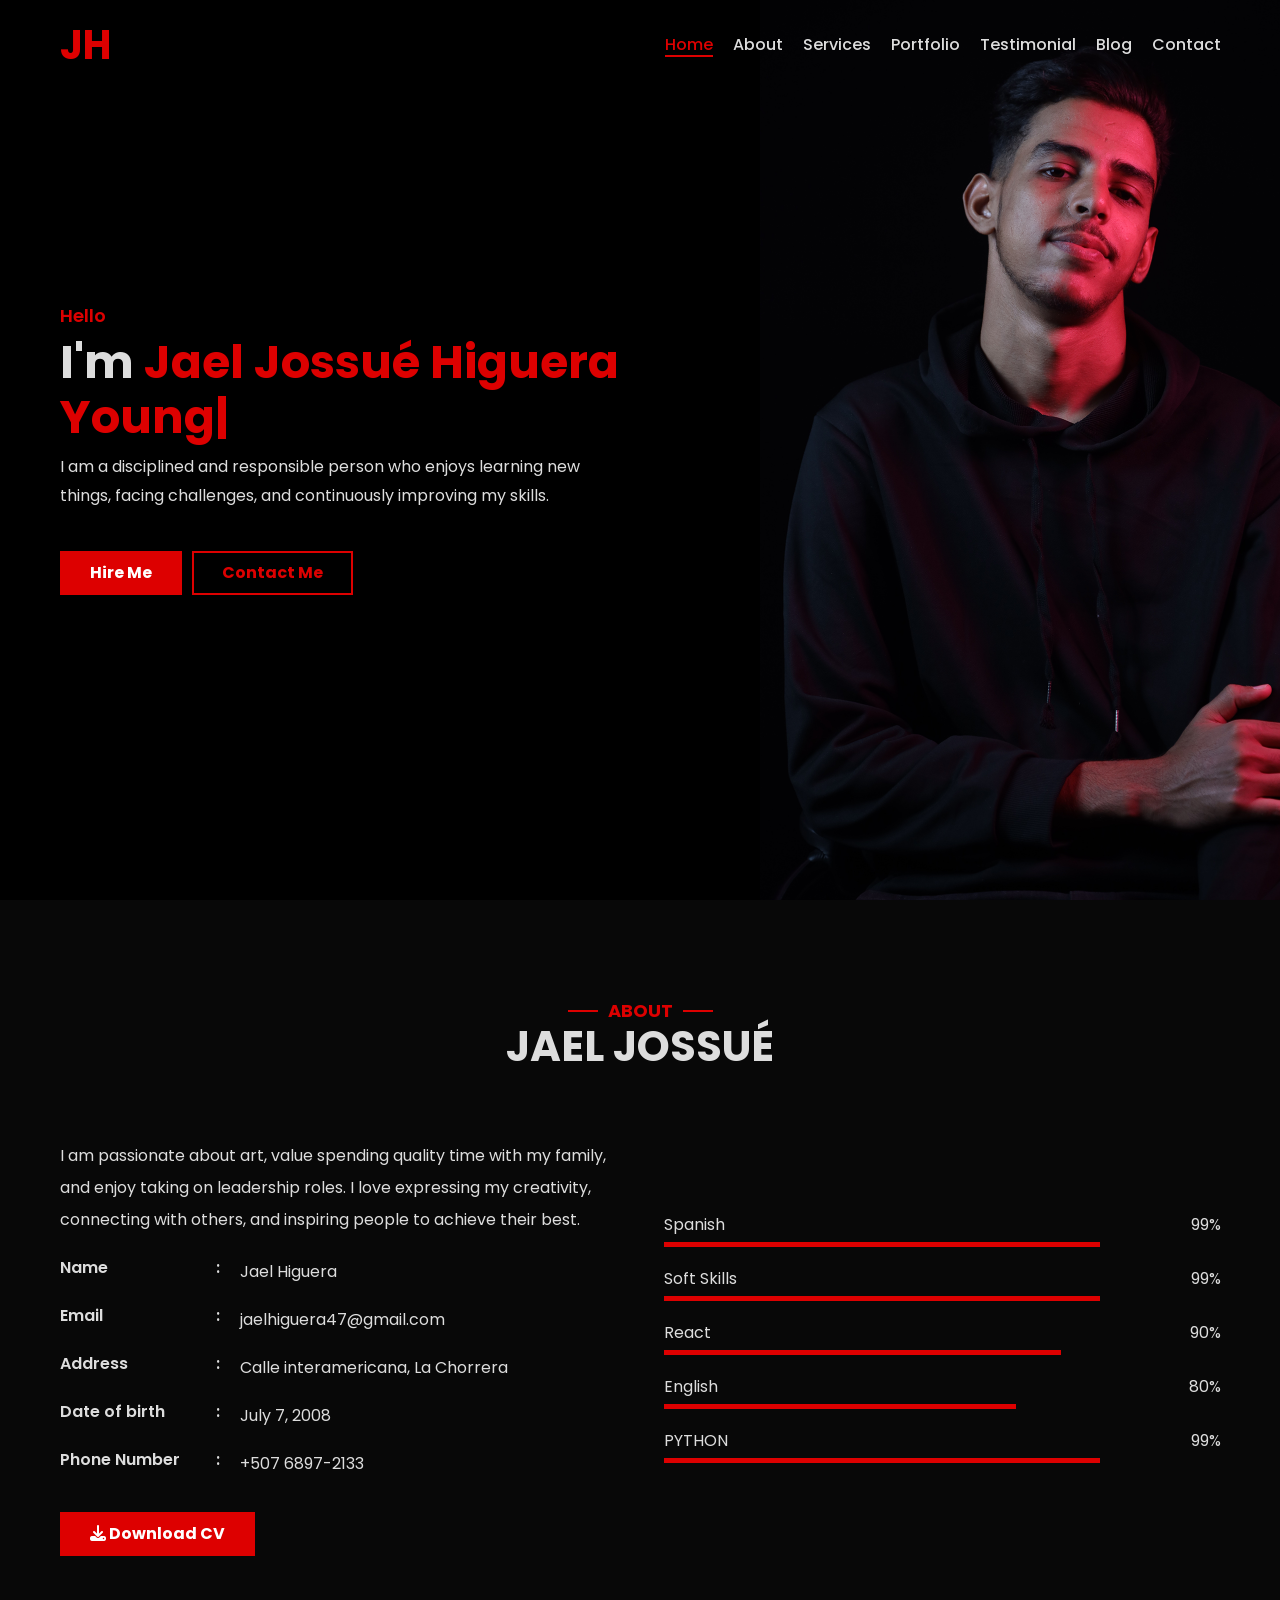
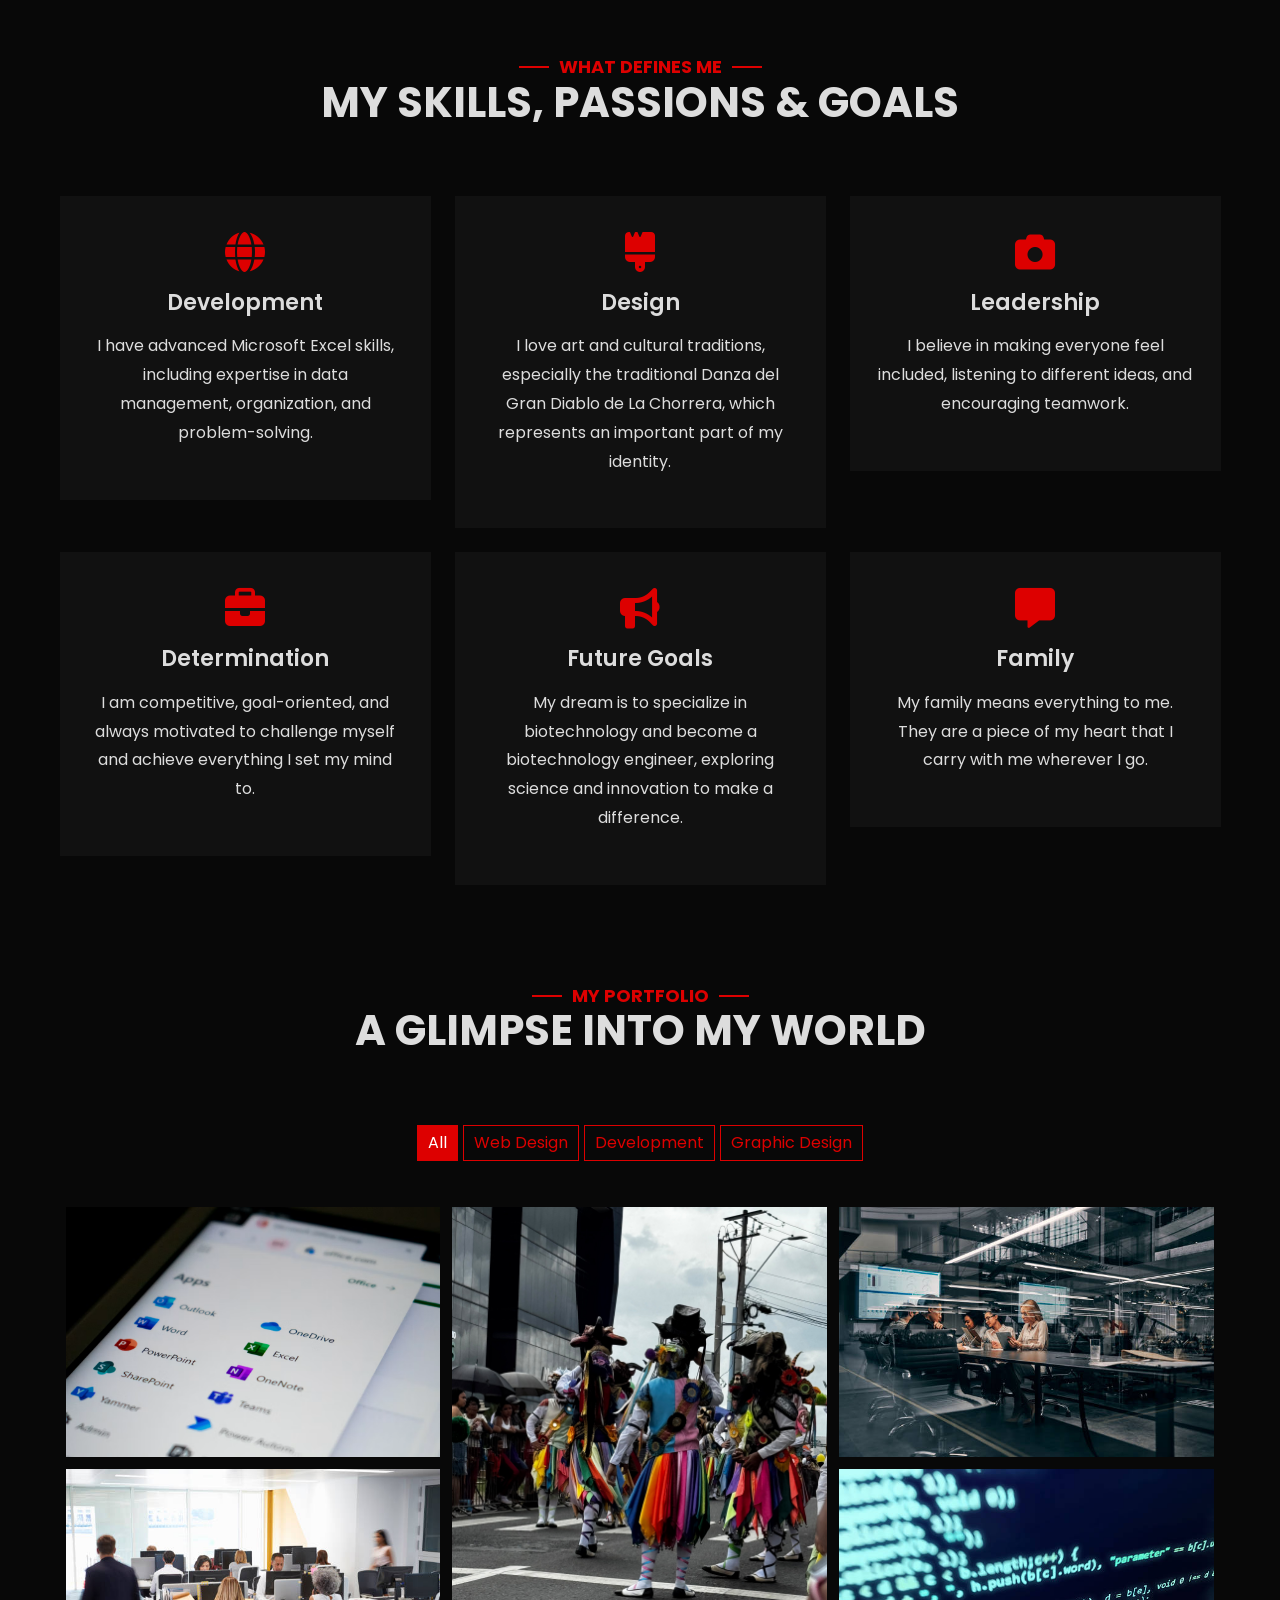
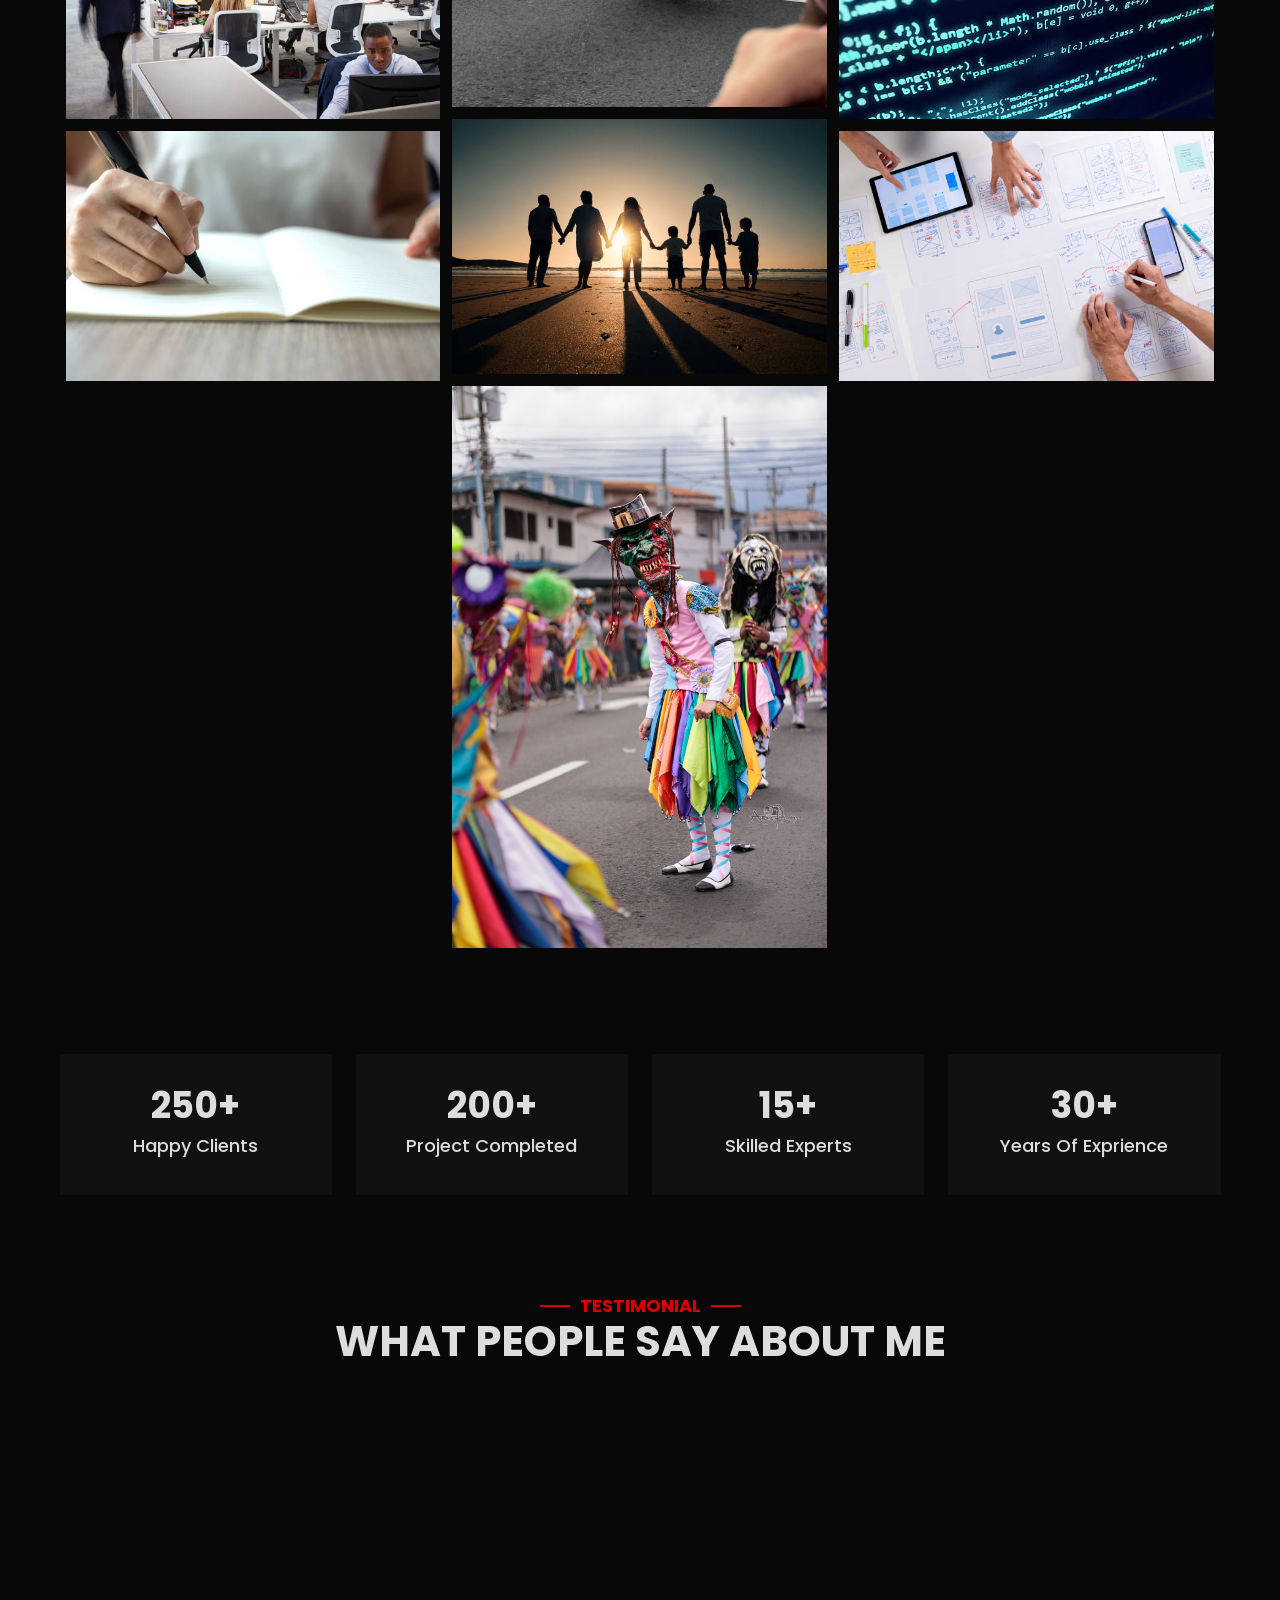
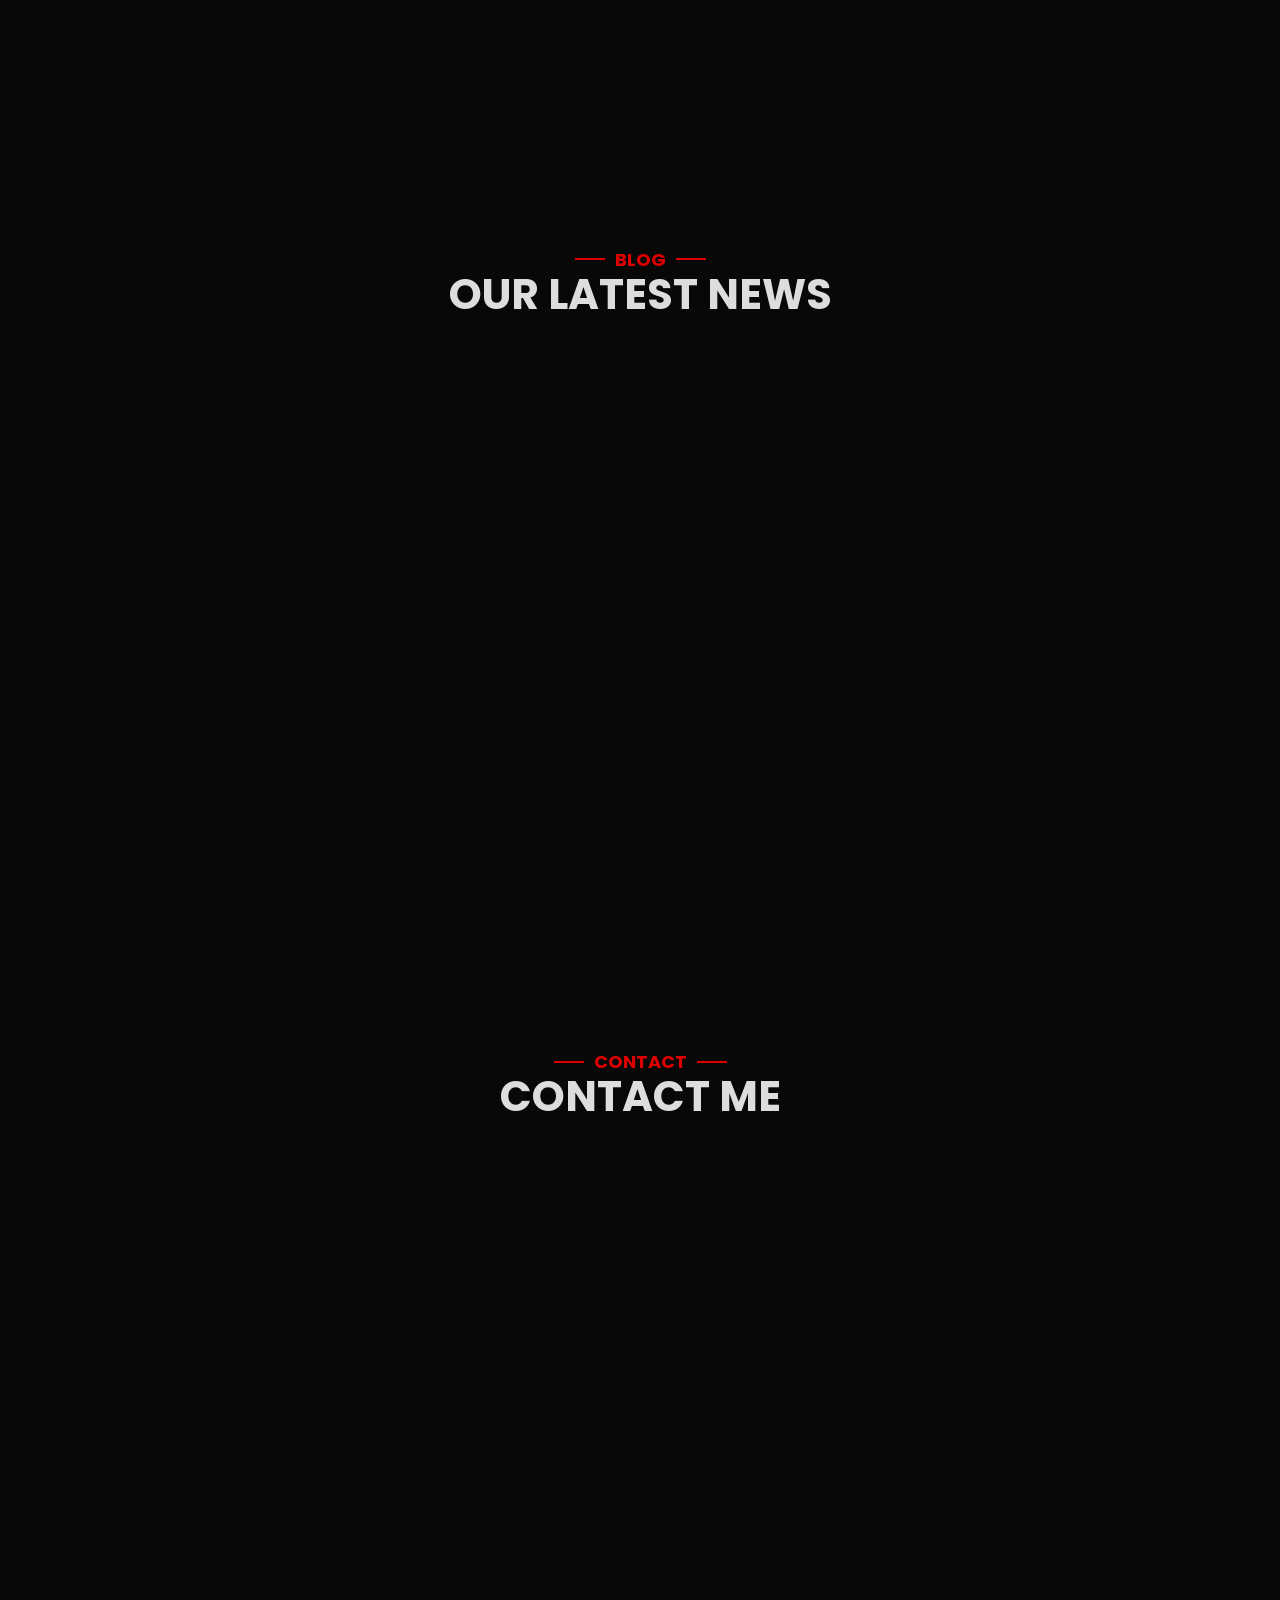
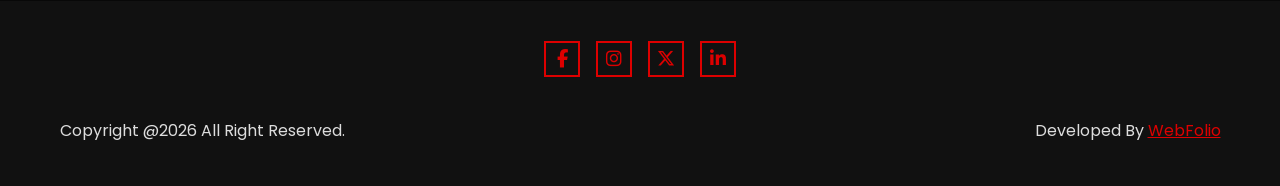
==== commit f2351bd2: "jajjsnjs" ====
--- a/webfolio.neocities.org/Daniel/index.html
+++ b/webfolio.neocities.org/Daniel/index.html
@@ -648,7 +648,7 @@
                   <i class="fa fa-solid fa-location-dot"></i>
                   <div class="text">
                     <h4>Address</h4>
-                    <p>56/A-102-Middle Point,New York, US</p>
+                    <p>Calle interamericana, La Chorrera</p>
                   </div>
                 </li>
 
@@ -656,7 +656,7 @@
                   <i class="fa fa-solid fa-envelope"></i>
                   <div class="text">
                     <h4>Email</h4>
-                    <p>example@email.com</p>
+                    <p>jaelhiguera477@gmail.com</p>
                   </div>
                 </li>
 
@@ -664,7 +664,7 @@
                   <i class="fa fa-solid fa-phone"></i>
                   <div class="text">
                     <h4>Phone</h4>
-                    <p>+123 456 789 012</p>
+                    <p>+507 6897-2133</p>
                   </div>
                 </li>
               </ul>
@@ -690,7 +690,7 @@
         </div>
         <div class="row align-items-center">
           <div class="col-lg-6">
-            <p class="copyright float-none float-lg-start">Copyright @2024 All Right Reserved.</p>
+            <p class="copyright float-none float-lg-start">Copyright @2026 All Right Reserved.</p>
           </div>
           <div class="col-lg-6">
             <p class="developer float-none float-lg-end">
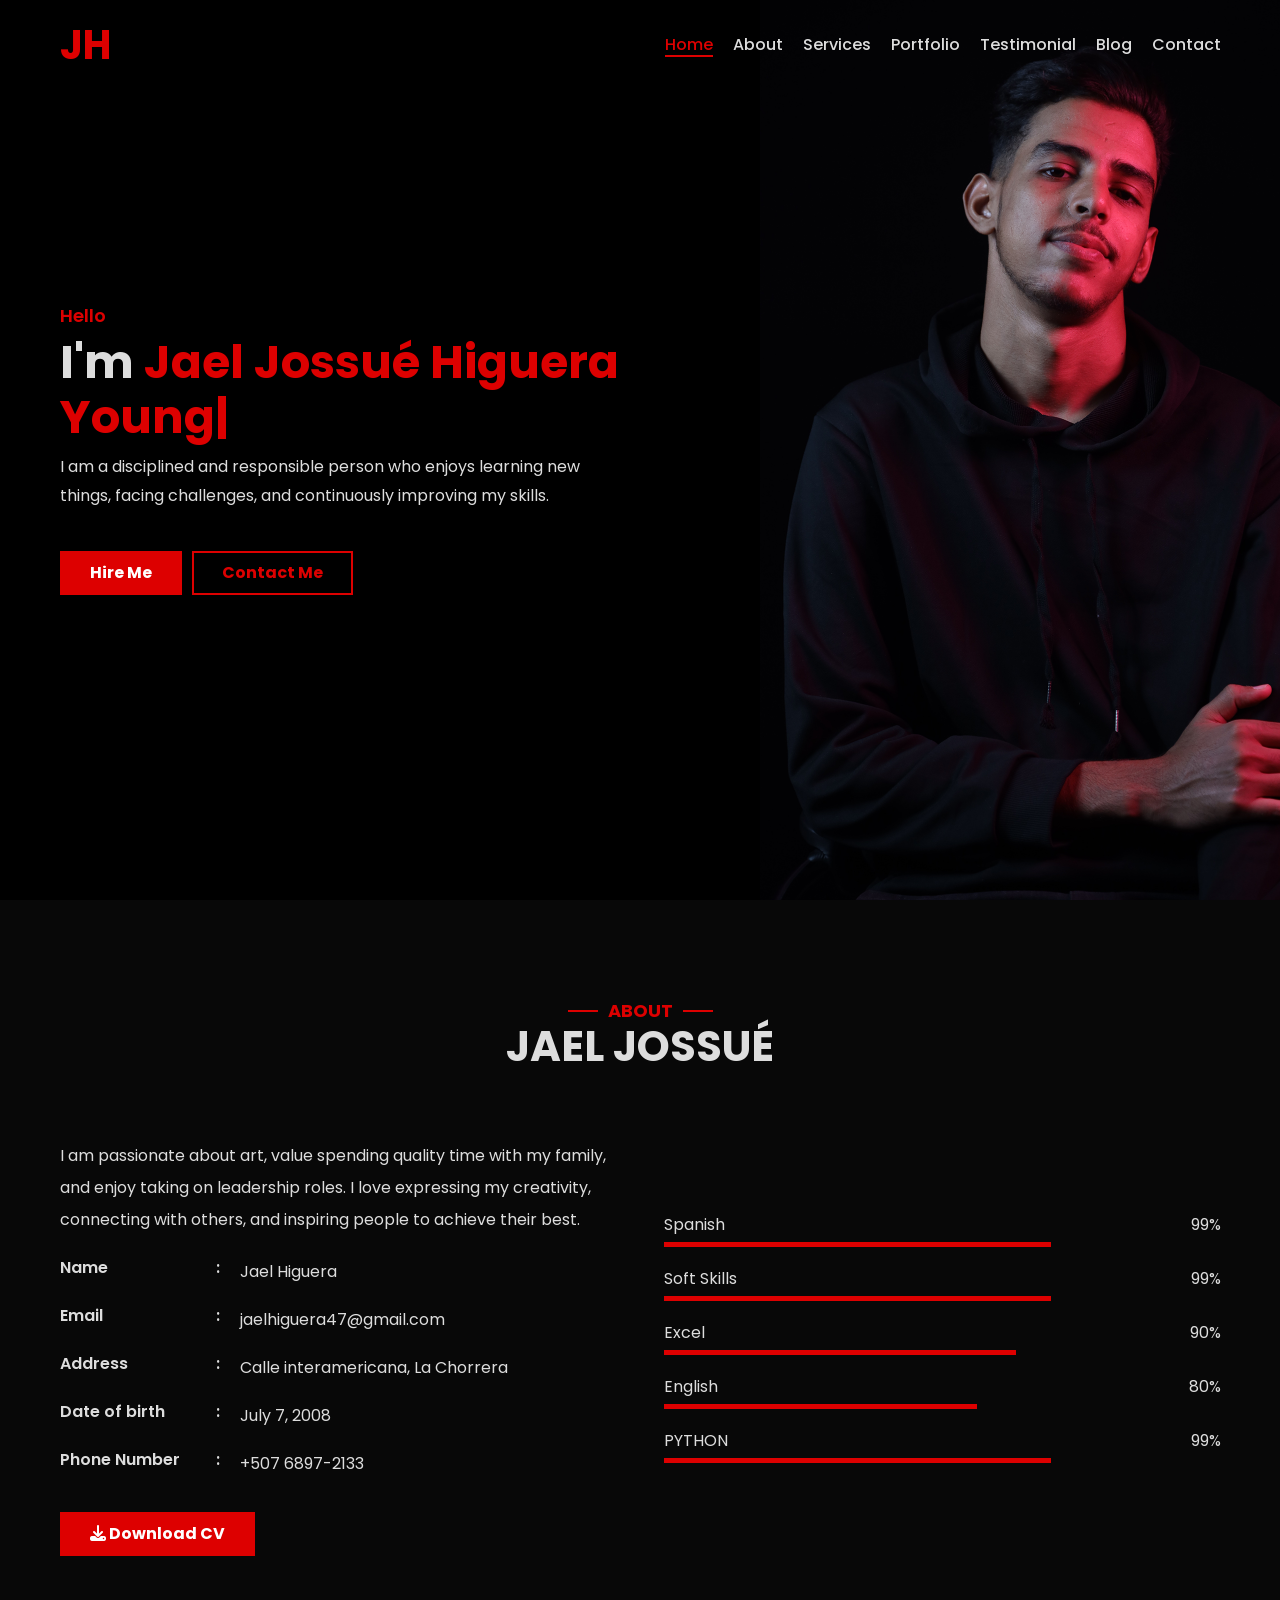
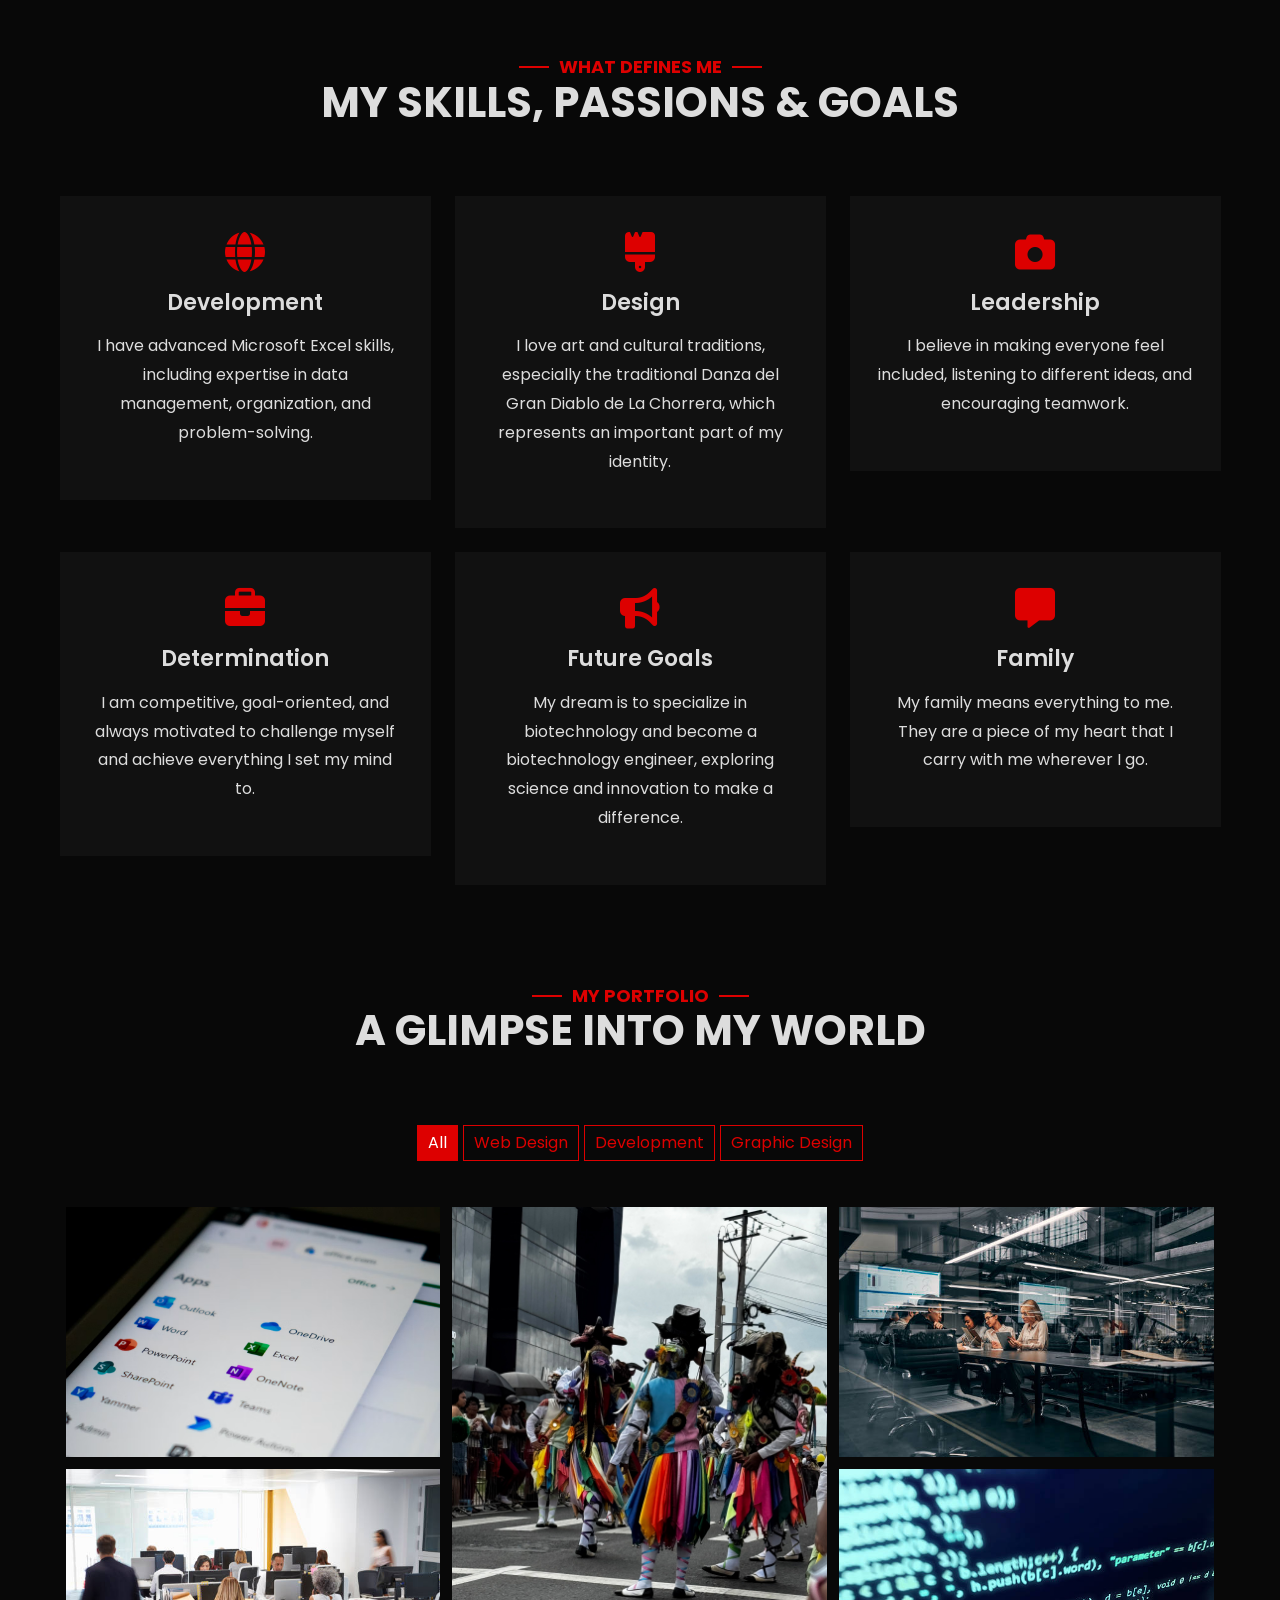
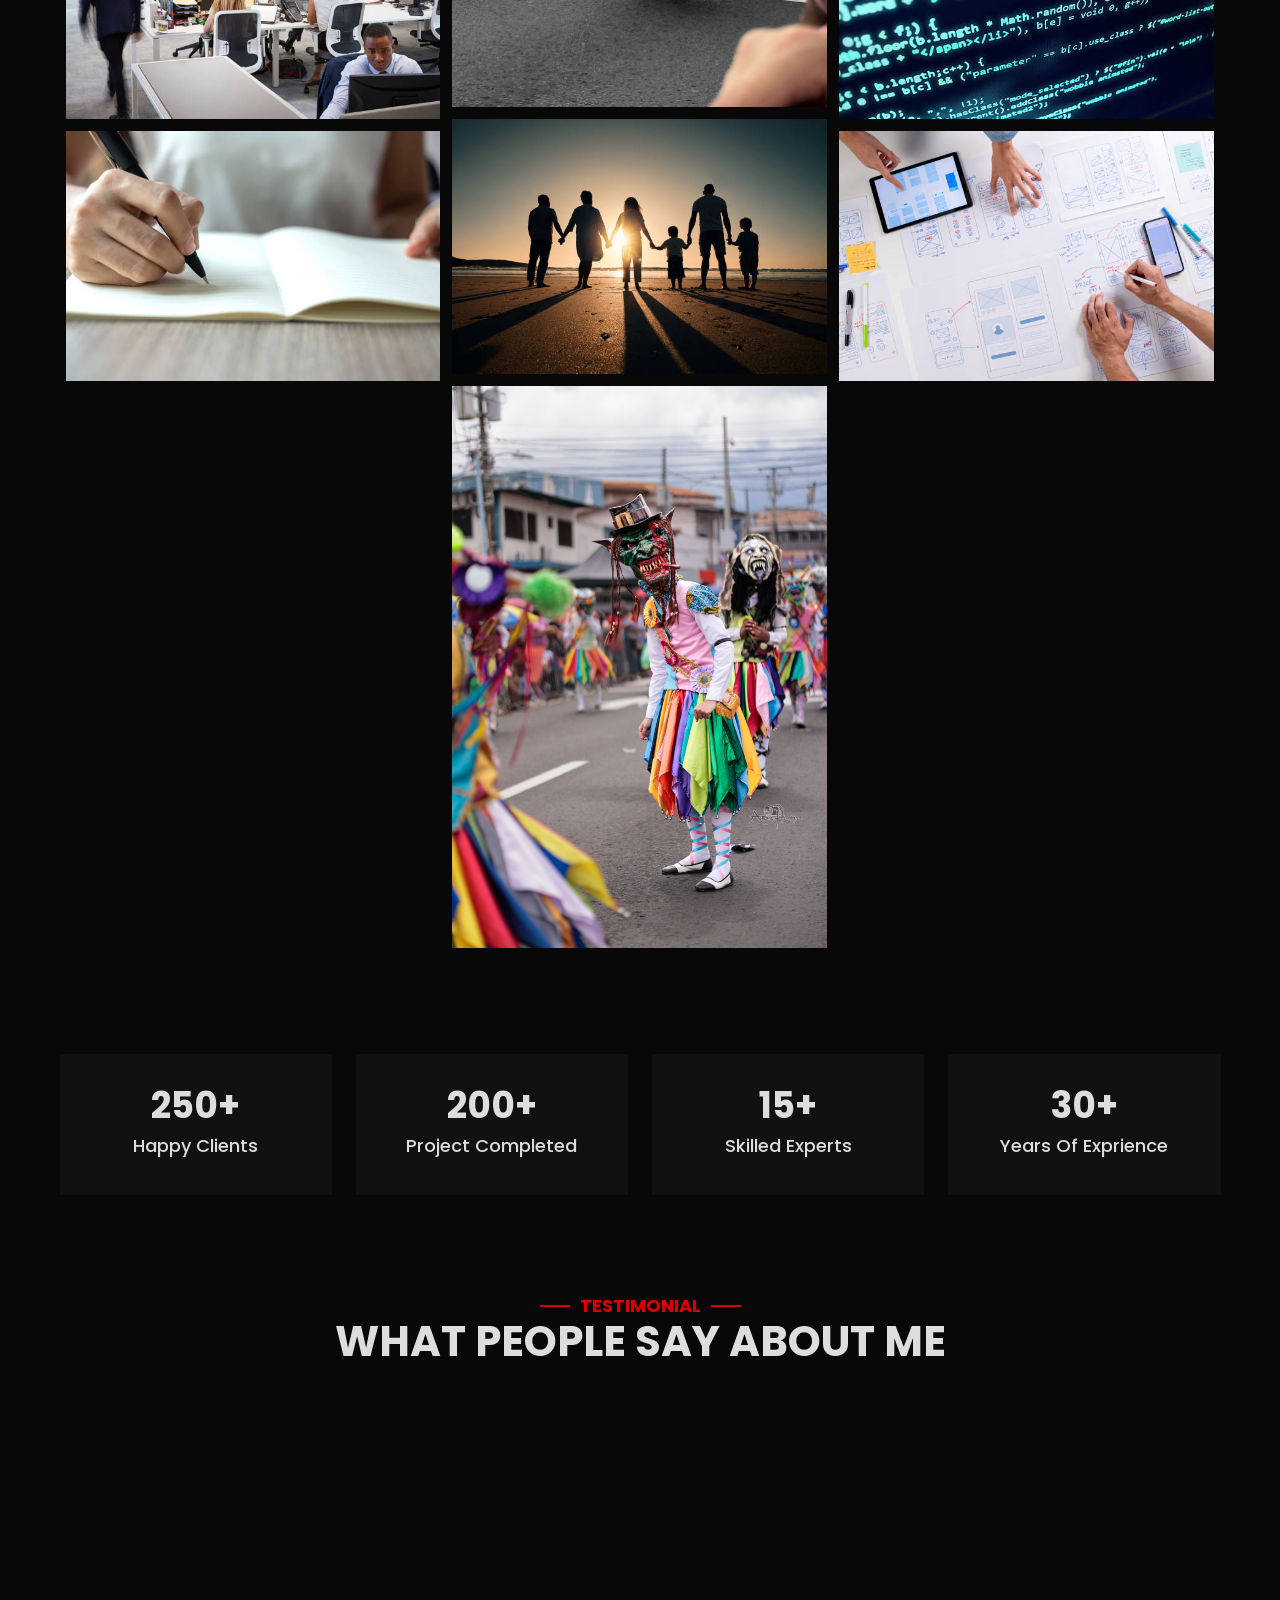
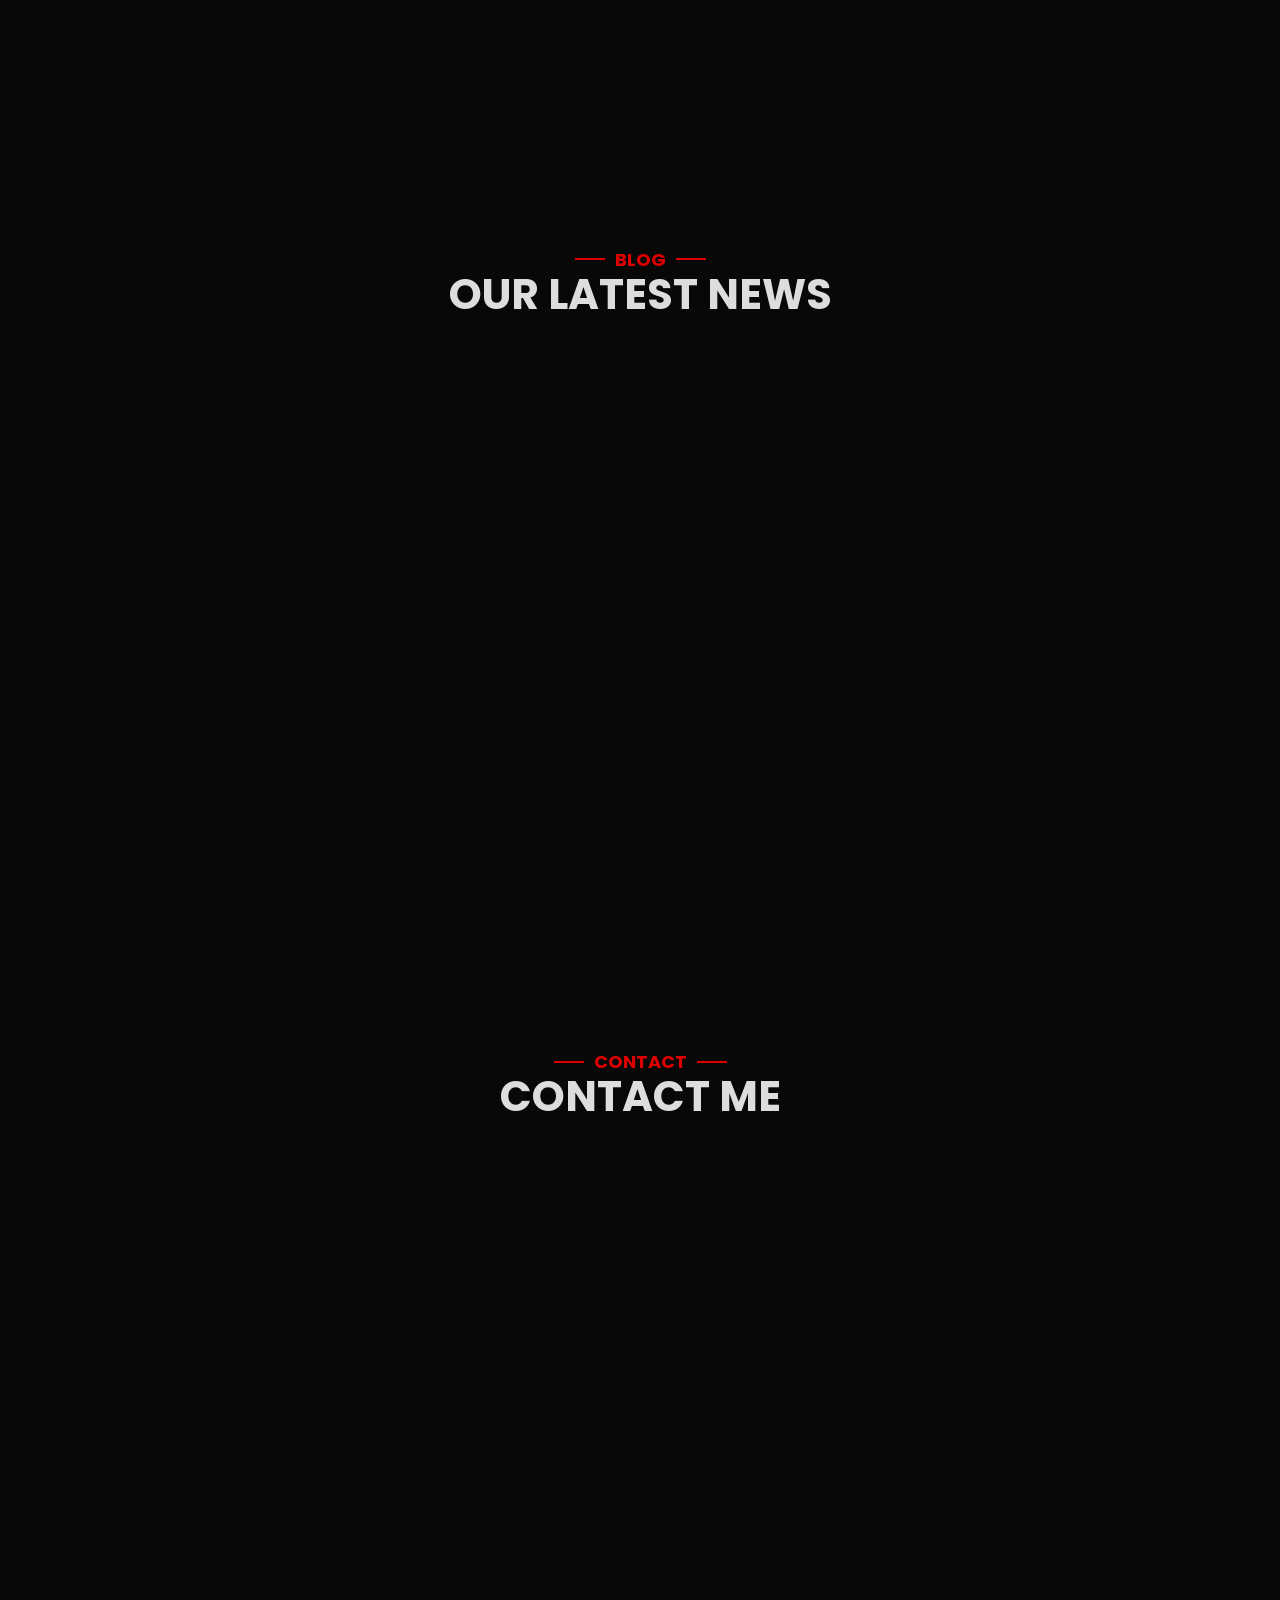
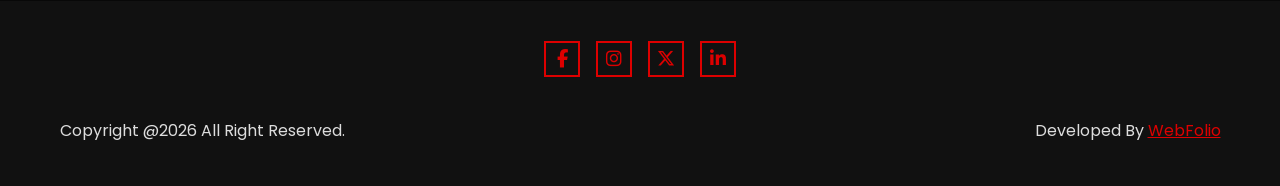
==== commit 113596b2: "Update index.html" ====
--- a/webfolio.neocities.org/Daniel/index.html
+++ b/webfolio.neocities.org/Daniel/index.html
@@ -150,7 +150,7 @@
 
               <div class="item">
                 <div class="info">
-                  <span class="name">React</span>
+                  <span class="name">Excel</span>
                   <span class="percentage">90%</span>
                 </div>
                 <div class="bar"></div>
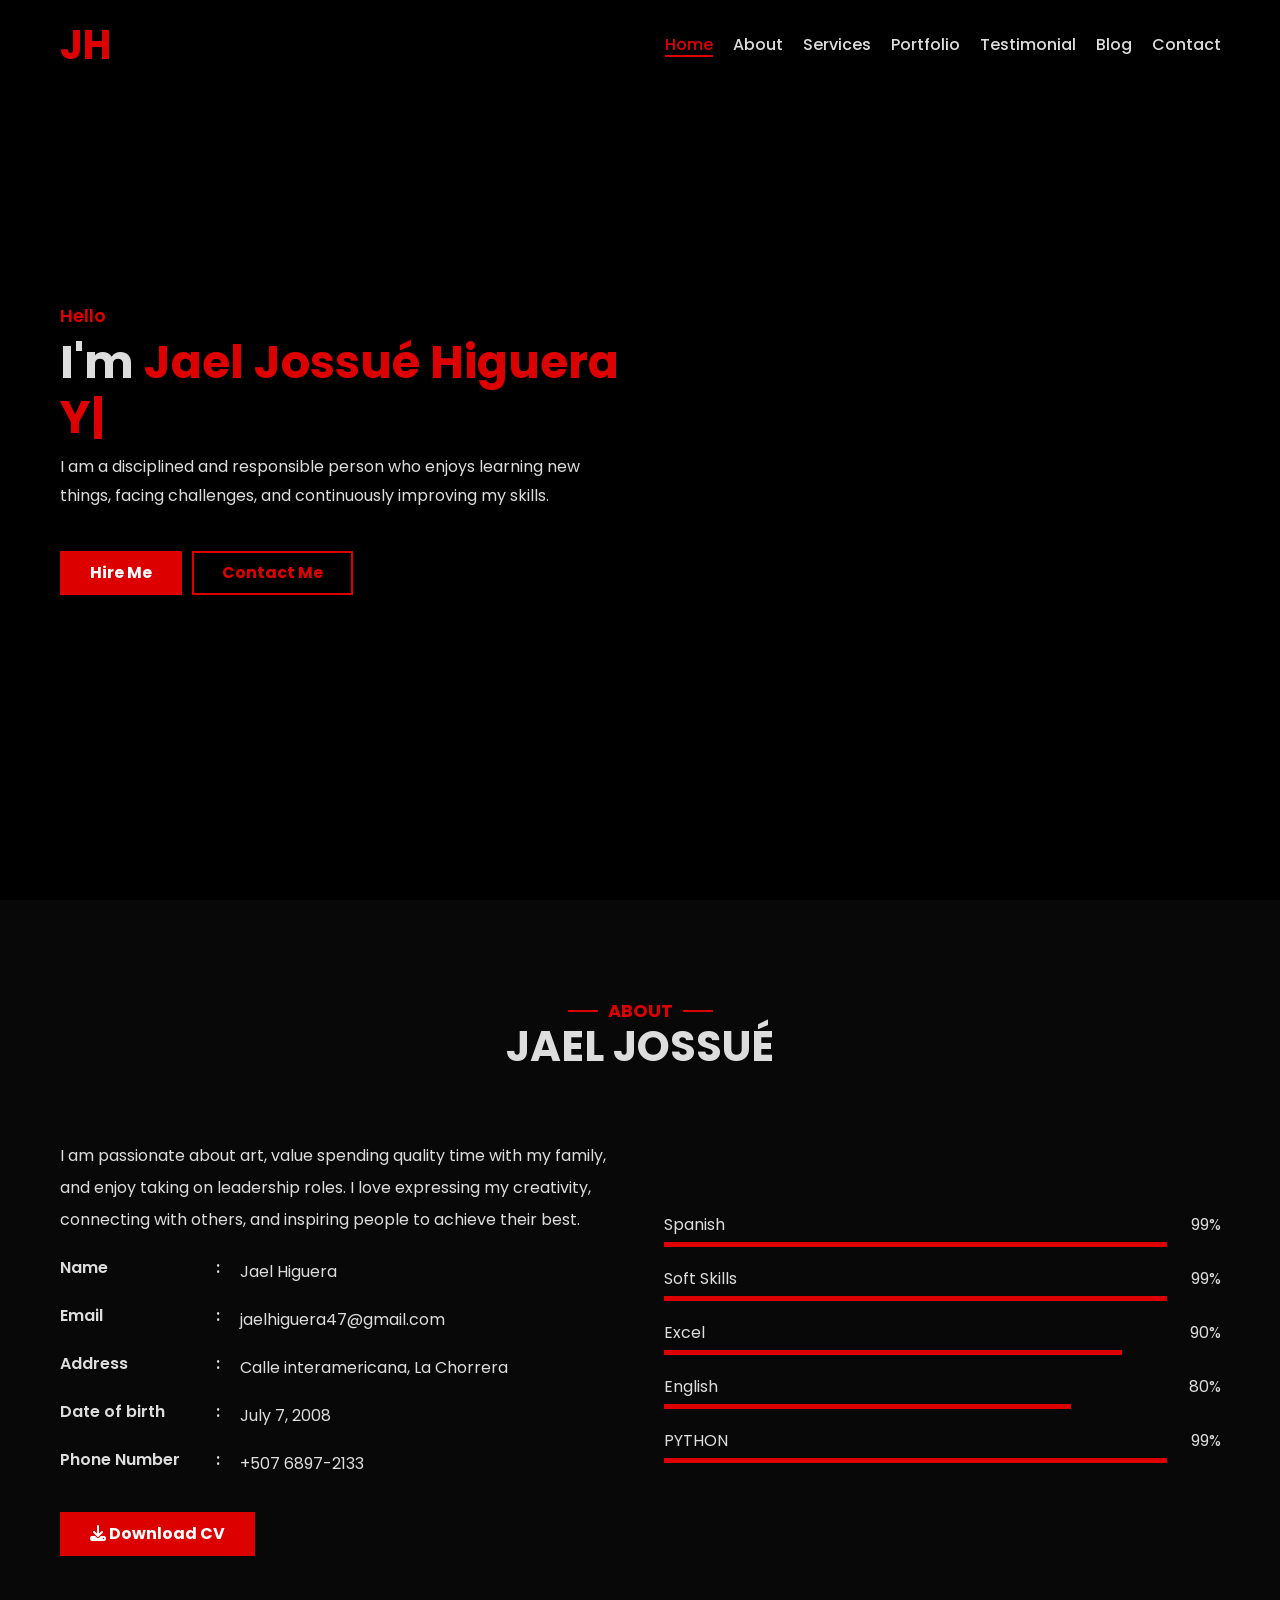
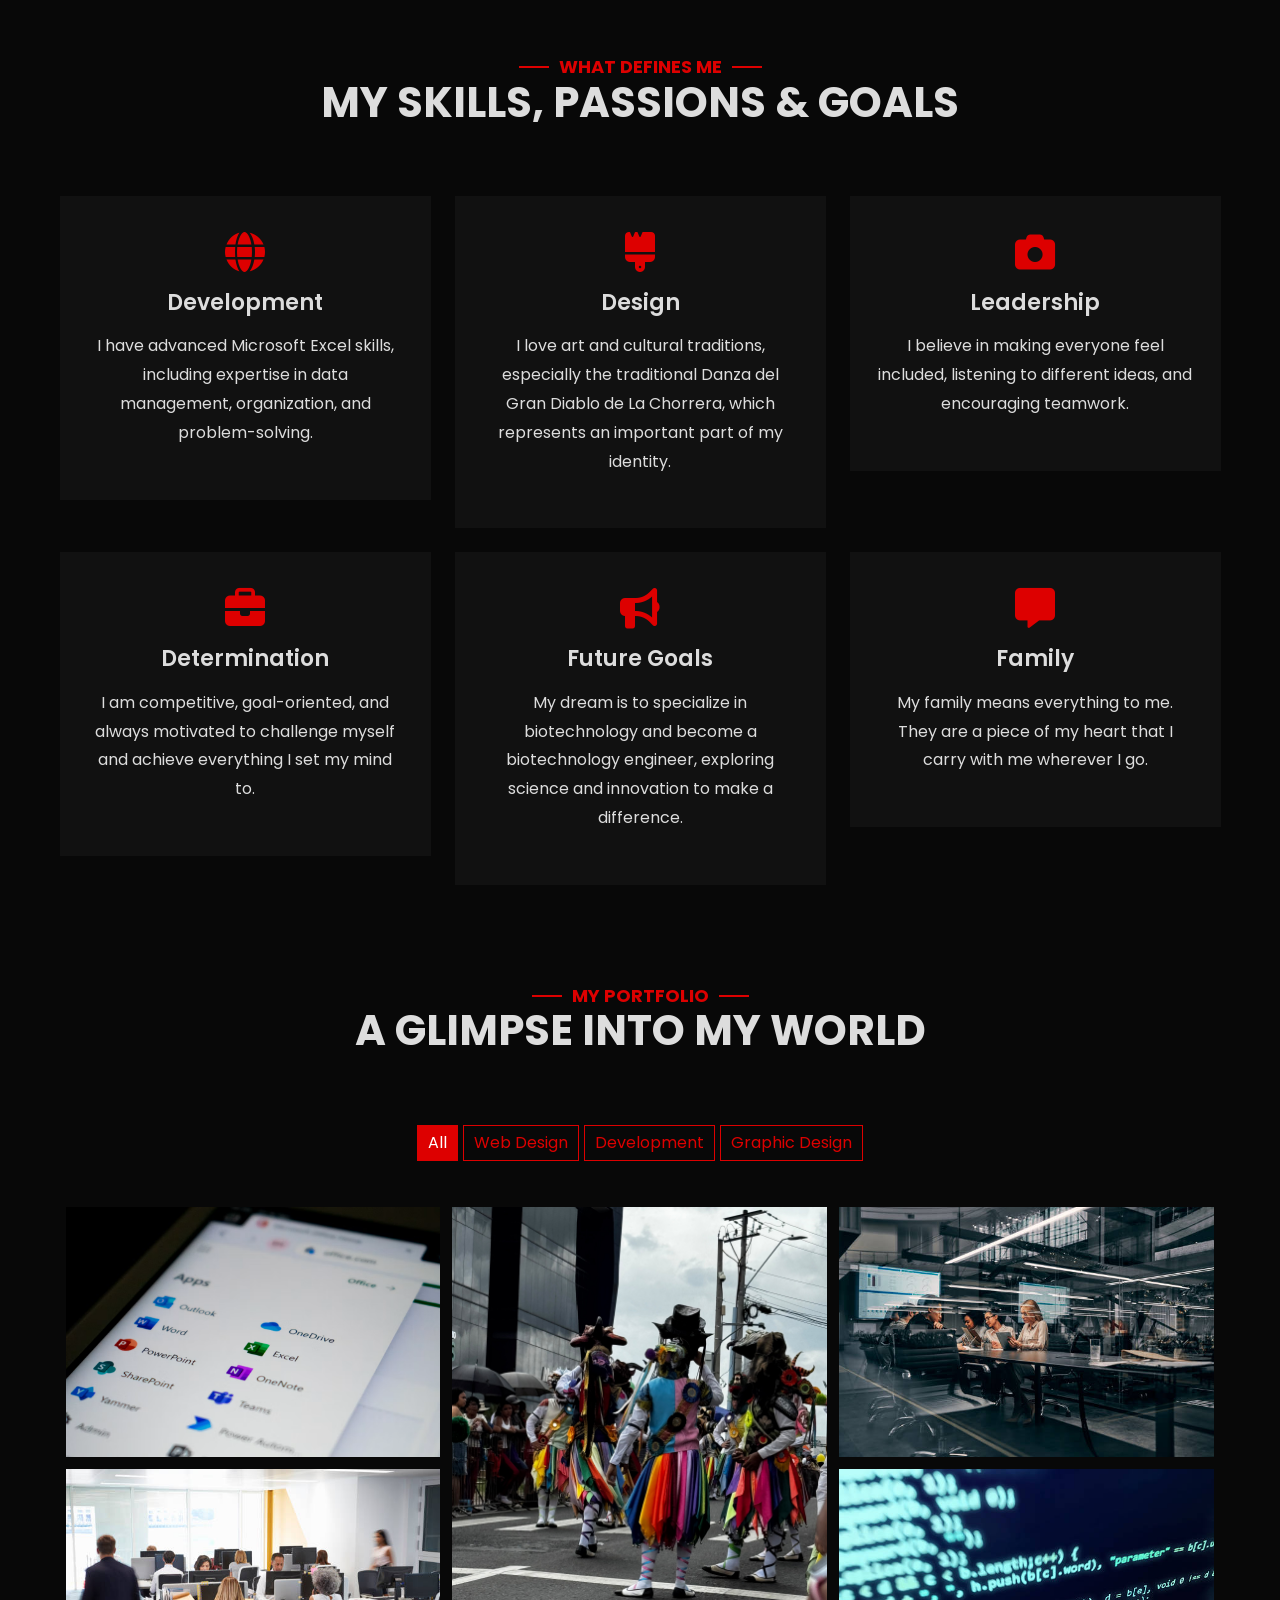
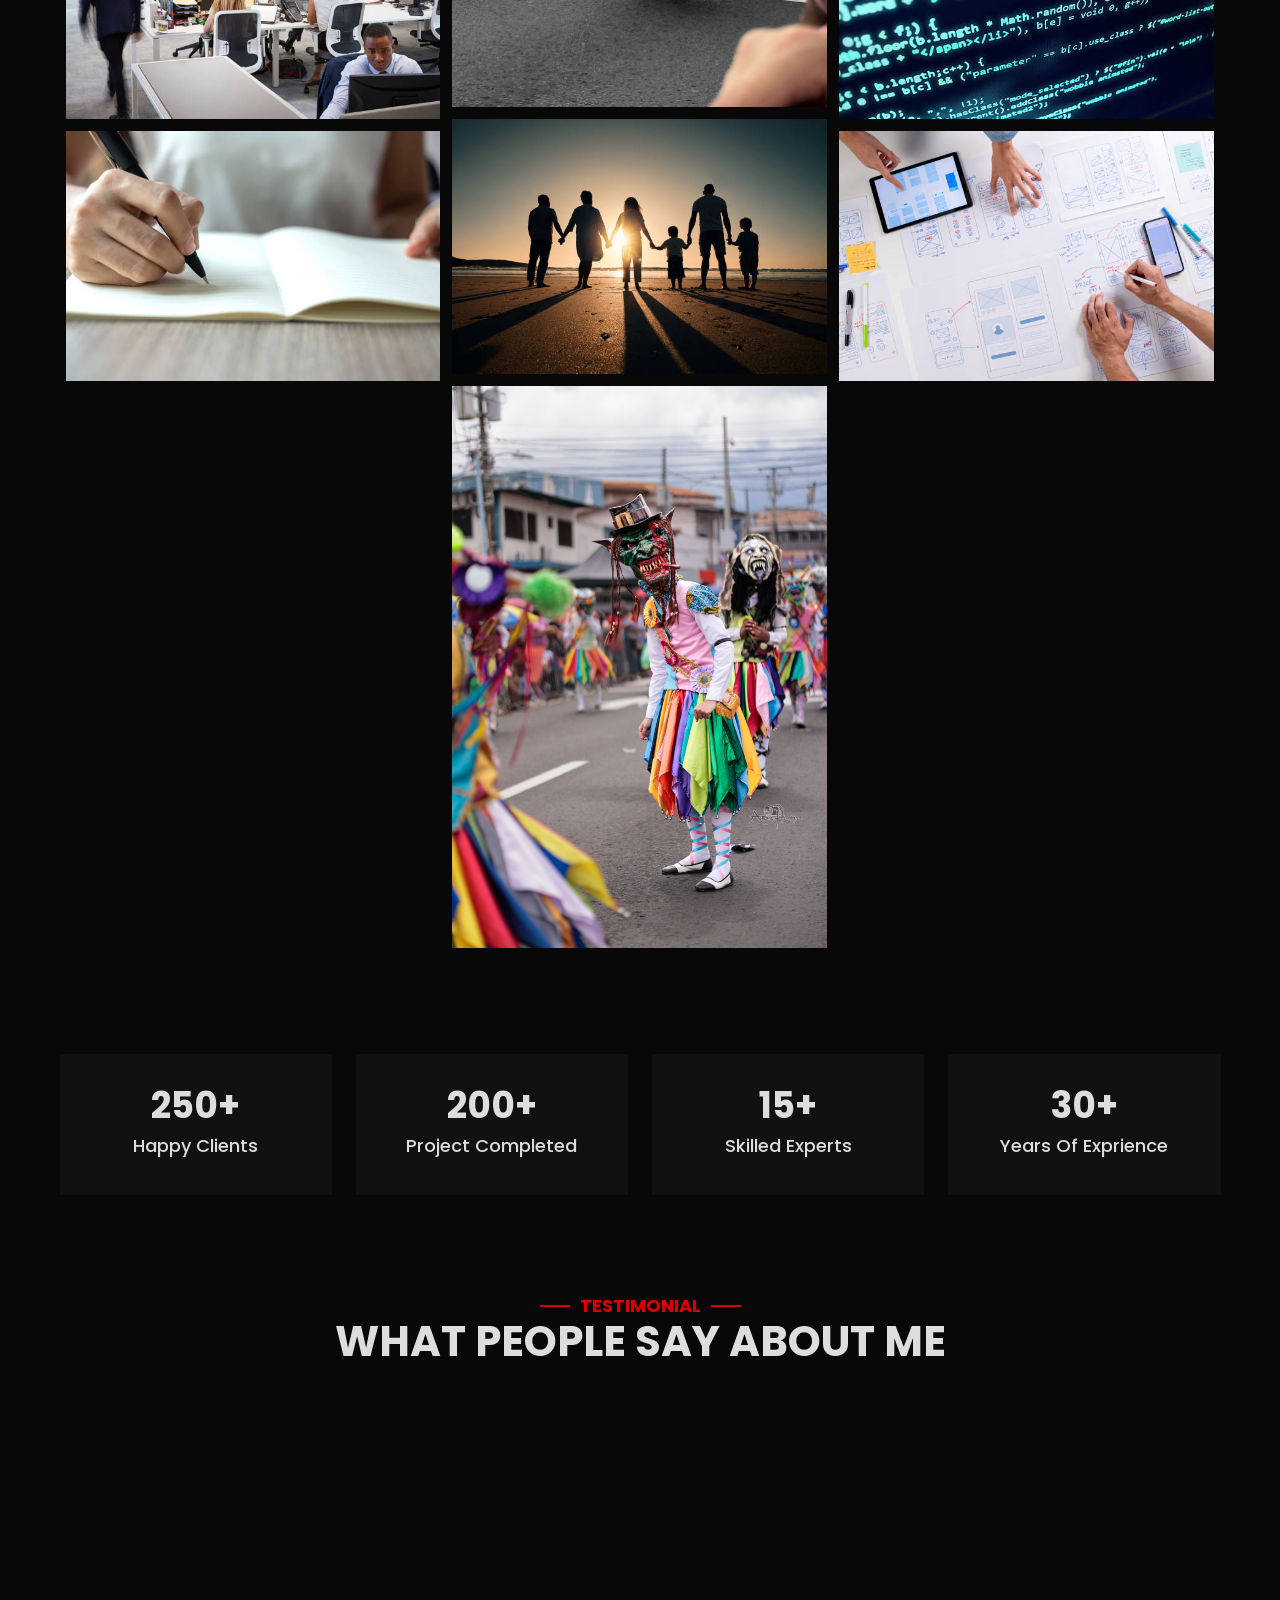
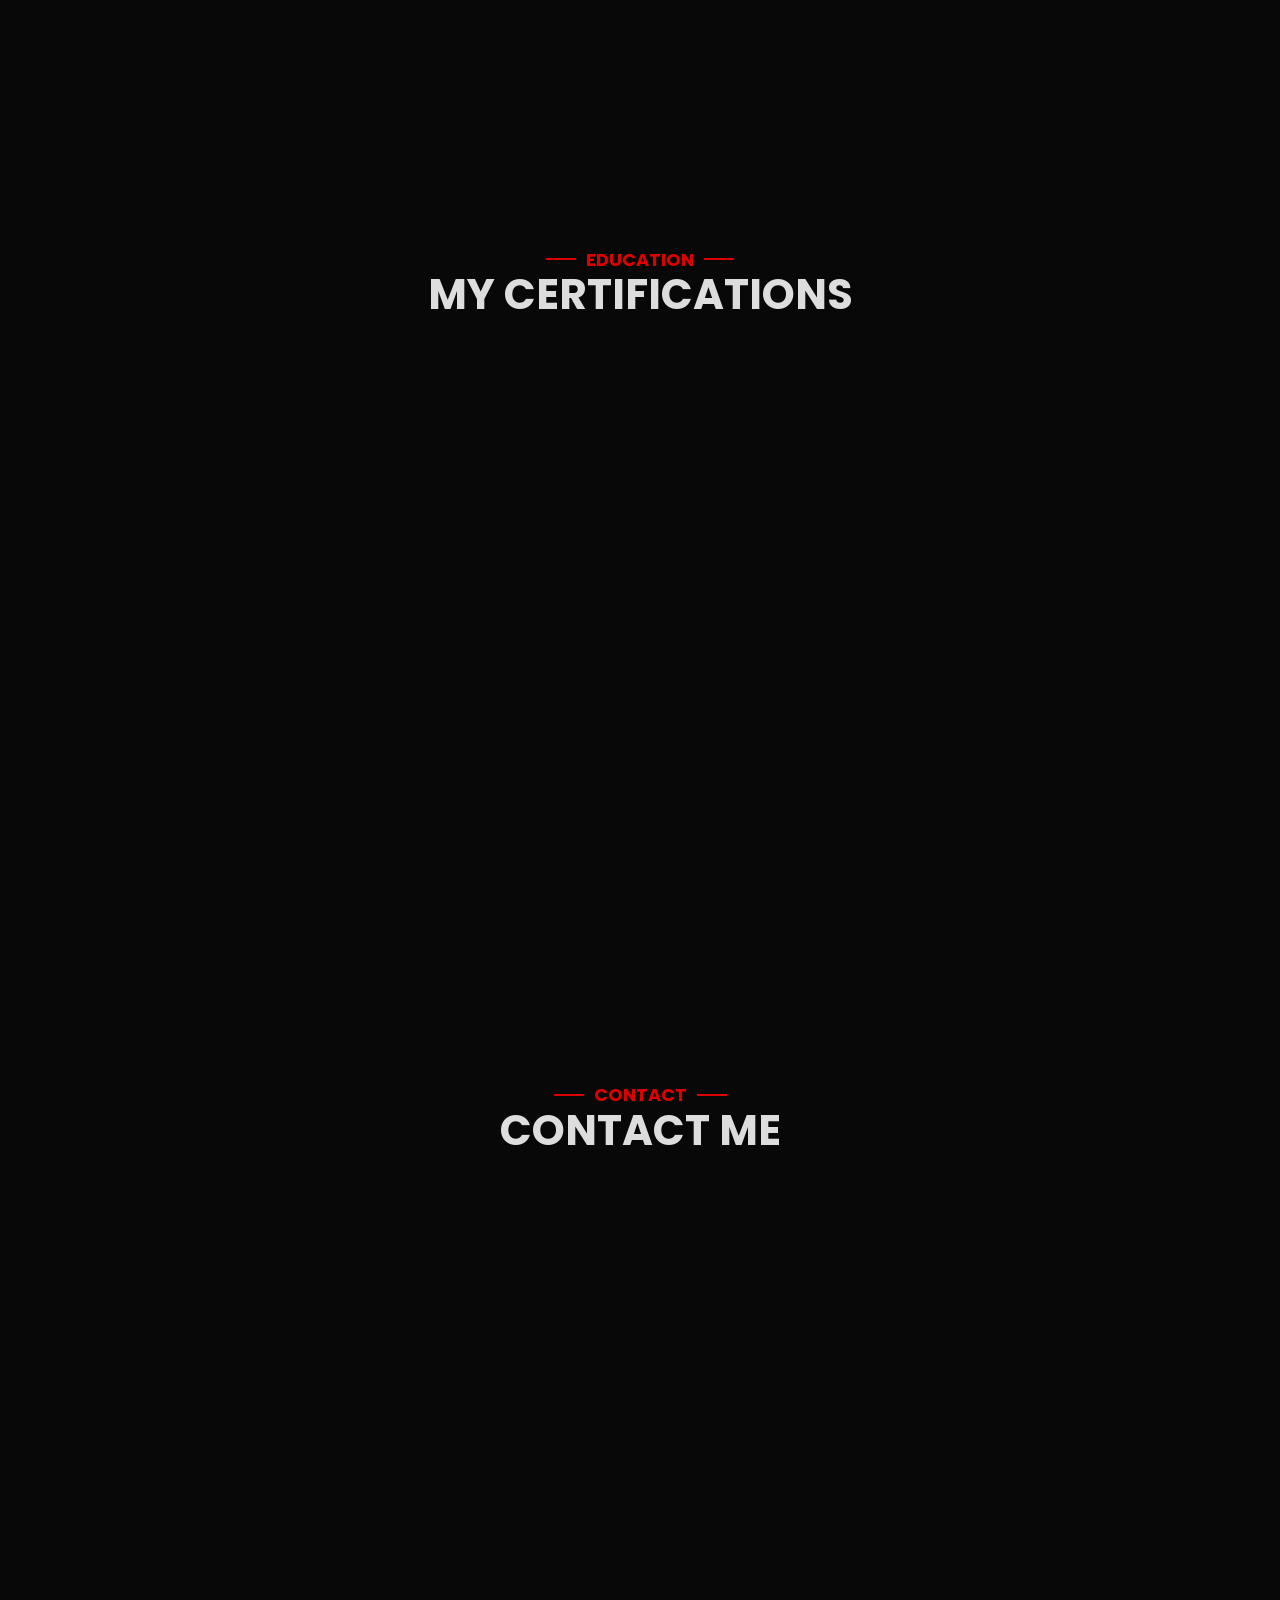
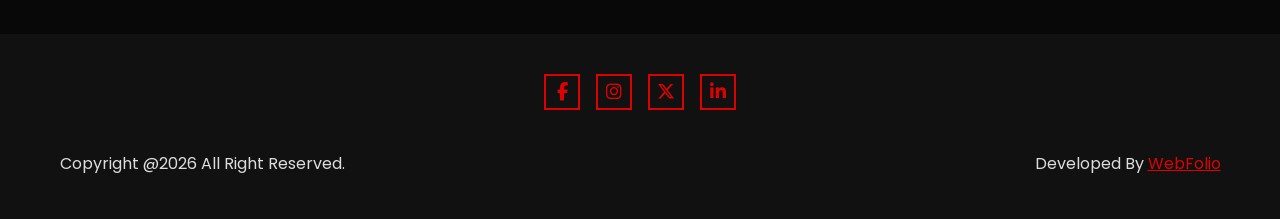
==== commit e3f540b7: "mkmkmk" ====
--- a/webfolio.neocities.org/Daniel/index.html
+++ b/webfolio.neocities.org/Daniel/index.html
@@ -540,8 +540,8 @@
       <div class="container">
         <div class="row">
           <div class="sec-title">
-            <h3>Blog</h3>
-            <h2>Our Latest News</h2>
+            <h3>EDUCATION</h3>
+            <h2>MY CERTIFICATIONS</h2>
           </div>
         </div>
 
@@ -551,9 +551,9 @@
               <div class="blog-card wow fadeInUp" data-wow-duration="1500ms" data-wow-delay="0ms">
                 <img src="assets/img/blog/1.jpg" alt="News 1" />
                 <div class="text">
-                  <h3>New Vaccine Breakthrough Experts Optimistic</h3>
+                  <h3>Excel Expert</h3>
                   <p>
-                    Lorem ipsum button sit amet consectetur adipisicing elit.veniam explicabo nulla quisquam.
+                    Advanced skills in Excel, including data analysis, formulas and more.
                   </p>
                   <a class="button secondary">Read More</a>
                 </div>
@@ -564,9 +564,9 @@
               <div class="blog-card wow fadeInUp" data-wow-duration="1500ms" data-wow-delay="200ms">
                 <img src="assets/img/blog/2.jpg" alt="News 2" />
                 <div class="text">
-                  <h3>Tech Giant Unveils Revolutionary AI Software</h3>
+                  <h3>Excel Specialist</h3>
                   <p>
-                    Lorem ipsum dolor sit amet consectetur adipisicing elit. AssumEnda voluptates consequatur.
+                    Professional level in Excel, focused on productivity and data management.
                   </p>
                   <a class="button secondary">Read More</a>
                 </div>
@@ -577,9 +577,9 @@
               <div class="blog-card wow fadeInUp" data-wow-duration="1500ms" data-wow-delay="400ms">
                 <img src="assets/img/blog/3.jpg" alt="News 3" />
                 <div class="text">
-                  <h3>Community Celebrates Grand Opening of Park</h3>
+                  <h3>Python Essential</h3>
                   <p>
-                    Lorem ipsum dolor sit amet consectetur adipisicing elit. AssumEnda ptatibus ad nostrum.
+                    Fundamentals of Python programming.
                   </p>
                   <a class="button secondary">Read More</a>
                 </div>
